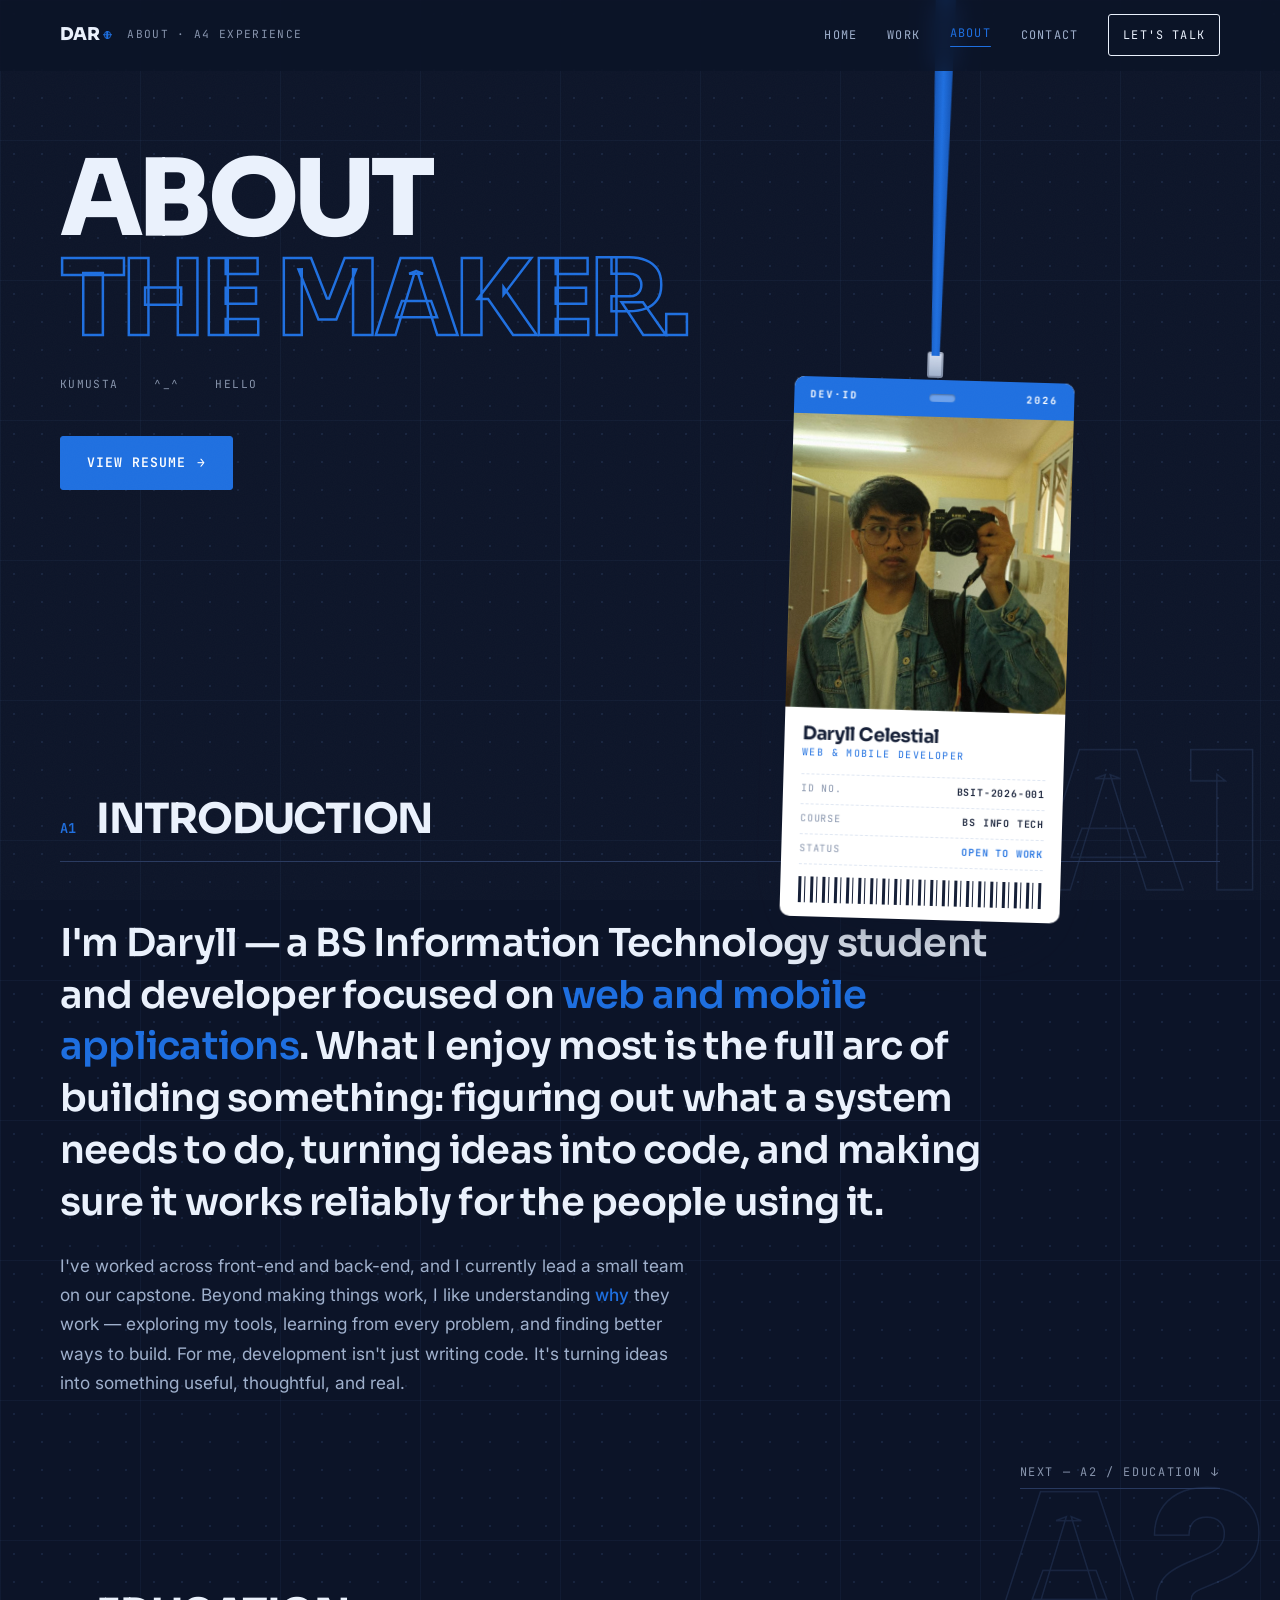
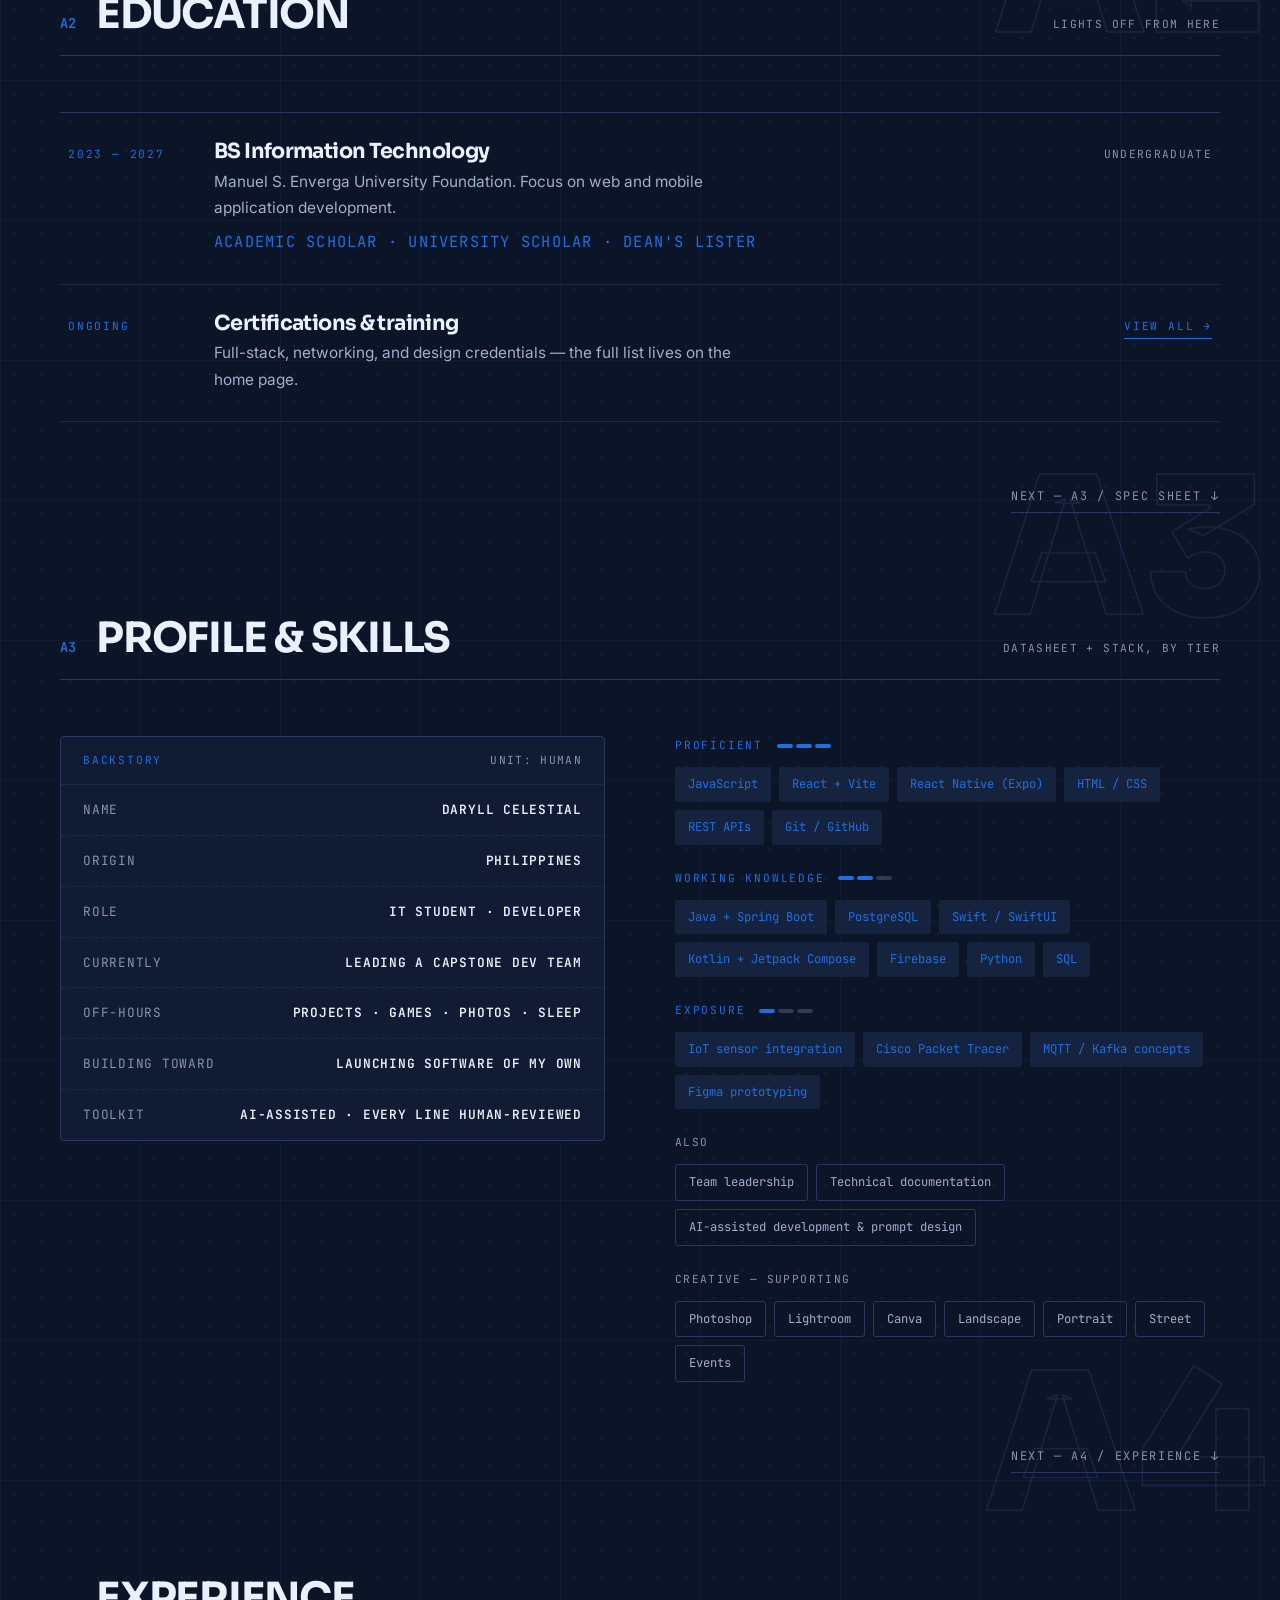
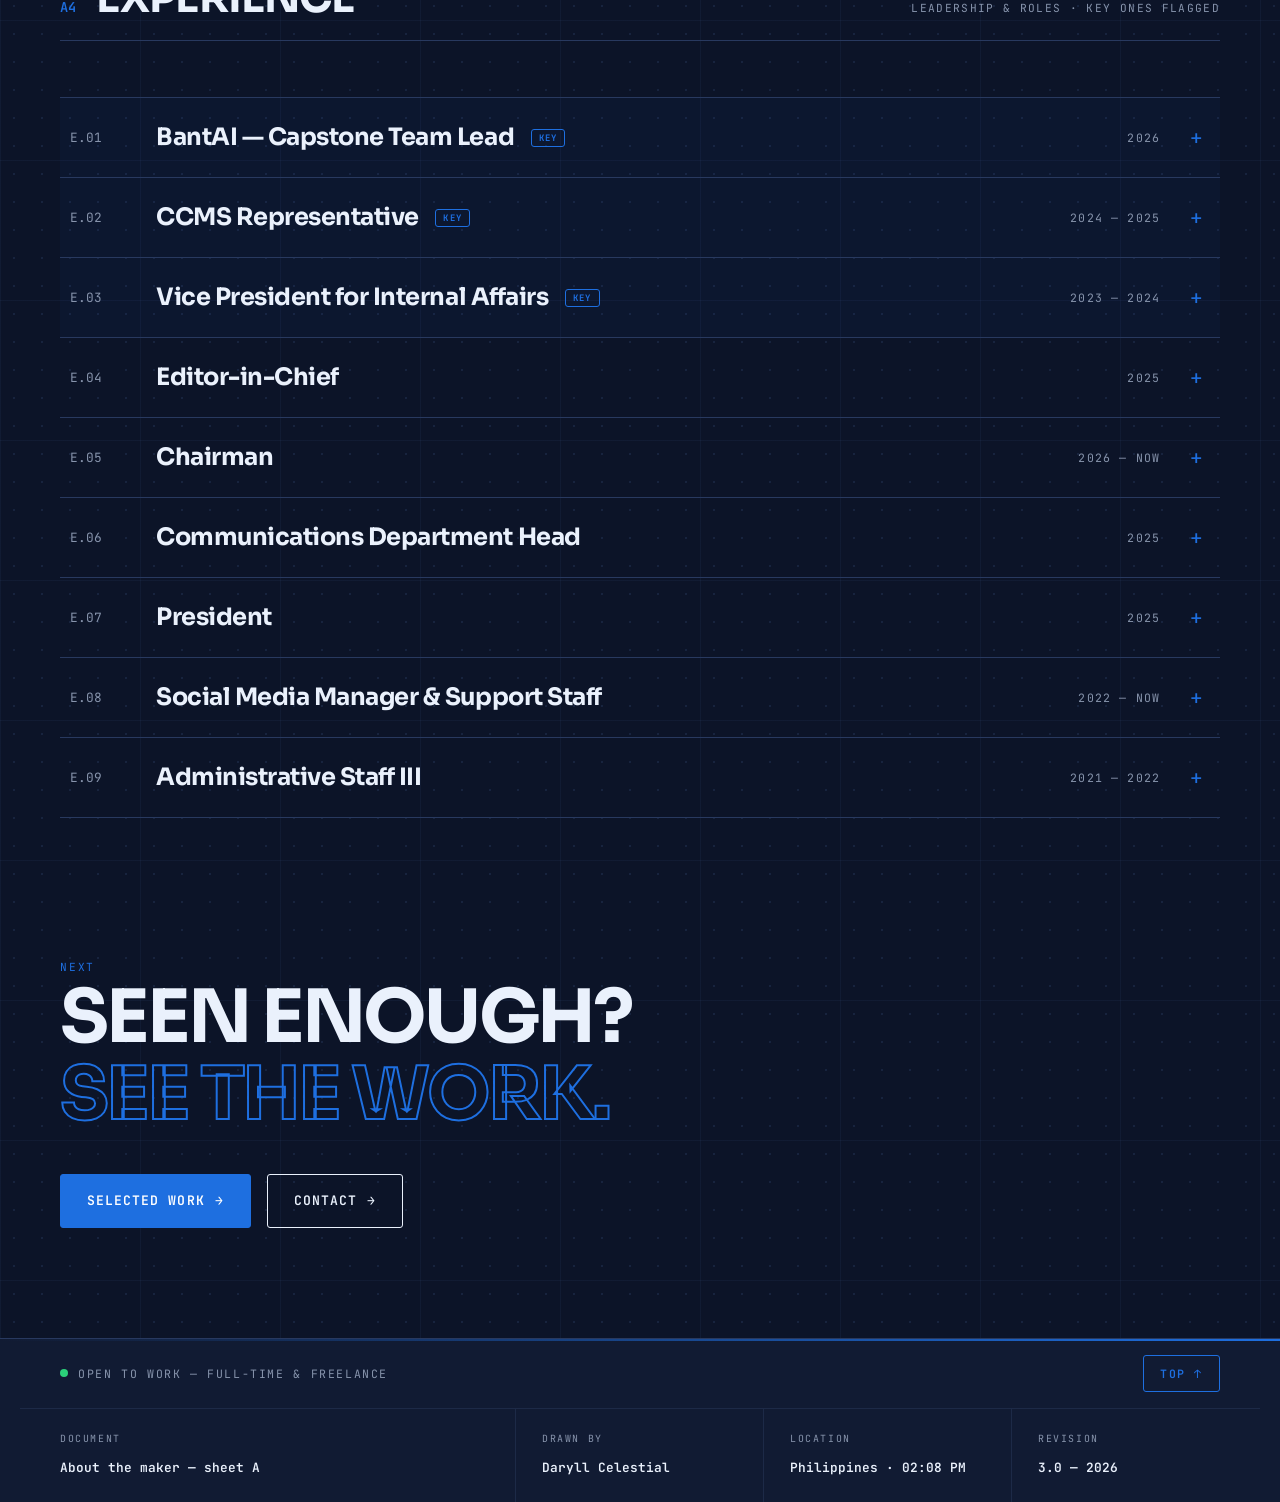
==== about.html @ 11d550e6 "Updated" ====
<!DOCTYPE html>
<!--
  ============================================================
  EDIT MAP — everything you'll want to change, and how to find it
  (Ctrl+F the ALL-CAPS keys below. Full guide: CUSTOMIZE.md)
  ============================================================
  STILL TO DO:
  IMAGES  -> add portrait.jpg + others to images/ folder; search: images/
  This page's text (intro, education, skills, experience) is already real.
  Full guide: CUSTOMIZE.md
  ============================================================
-->

<html lang="en">
<head>
<meta charset="UTF-8" />
<meta name="viewport" content="width=device-width, initial-scale=1.0" />
<title>About — Daryll Celestial</title>

<link rel="preconnect" href="https://fonts.googleapis.com">
<link rel="preconnect" href="https://fonts.gstatic.com" crossorigin>
<link href="https://fonts.googleapis.com/css2?family=Sora:wght@400;500;600;700;800&family=Inter:wght@400;450;500;600&family=JetBrains+Mono:wght@400;500;600&display=swap" rel="stylesheet">

<style>
/* =========================================================
   TOKENS — shared with index (day) + night overrides
========================================================= */
:root{
  --pearl:#FBFCFE; --card:#FFFFFF;
  --azure:#1E6FE0; --azure-bright:#2D88FF; --azure-soft:#E7F0FE; --azure-ink:#0B3C8C;
  --ink:#141E36; --slate:#4E5D78; --mist:#8794AC; --line:#DEE6F2; --line-strong:#C6D4E8;
  --max:1240px; --ease:cubic-bezier(.22,1,.36,1);

  --bg:var(--pearl); --fg:var(--slate); --hd:var(--ink);
  --ln:var(--line); --ln2:var(--line-strong); --srf:var(--card);
  --grid-dot:rgba(30,111,224,.09); --grid-line:rgba(30,111,224,.045);
}
/* NIGHT — the page becomes the blueprint */
body.night{
  --bg:#0C1428; --fg:#9FB0CC; --hd:#EAF1FC;
  --ln:#1D2A47; --ln2:#28395F; --srf:#111B33;
  --azure-soft:#16233F;
  --grid-dot:rgba(120,170,255,.10); --grid-line:rgba(120,170,255,.05);
}
*{ box-sizing:border-box; margin:0; padding:0; }
html{ scroll-behavior:smooth; }
body{
  font-family:'Inter',system-ui,sans-serif; color:var(--fg); line-height:1.7;
  -webkit-font-smoothing:antialiased; overflow-x:hidden;
  background-color:var(--bg);
  background-image:
    linear-gradient(var(--grid-line) 1px, transparent 1px),
    linear-gradient(90deg, var(--grid-line) 1px, transparent 1px),
    radial-gradient(circle, var(--grid-dot) 1px, transparent 1.5px);
  background-size:140px 140px,140px 140px,28px 28px;
  transition:background-color .8s var(--ease), color .8s var(--ease);
}
h1,h2,h3,h4{ font-family:'Sora',sans-serif; color:var(--hd); line-height:1.05; letter-spacing:-.03em;
  transition:color .8s var(--ease); }
a{ color:inherit; text-decoration:none; }
img{ display:block; max-width:100%; }
.wrap{ width:100%; max-width:var(--max); margin:0 auto; padding:0 40px; }
:focus-visible{ outline:3px solid var(--azure-bright); outline-offset:3px; }
::selection{ background:var(--azure); color:#fff; }
.note{ font-family:'JetBrains Mono'; font-size:.7rem; letter-spacing:.16em; text-transform:uppercase; color:var(--azure); }
.note-dim{ font-family:'JetBrains Mono'; font-size:.7rem; letter-spacing:.12em; text-transform:uppercase; color:var(--mist); }
.btn{ display:inline-flex; align-items:center; gap:10px; font-family:'JetBrains Mono';
  font-weight:600; font-size:.82rem; letter-spacing:.08em; text-transform:uppercase;
  padding:15px 26px; border-radius:3px; cursor:pointer; border:1px solid var(--hd);
  color:var(--hd); background:transparent; transition:background .25s, color .25s, border-color .25s; }
.btn .ar{ transition:transform .25s var(--ease); }
.btn:hover .ar{ transform:translateX(5px); }
.btn-solid{ background:var(--azure); border-color:var(--azure); color:#fff; }
.btn-solid:hover{ background:var(--azure-ink); border-color:var(--azure-ink); }
.btn:not(.btn-solid):hover{ background:var(--hd); color:var(--bg); }

/* top bar */
header{ position:fixed; top:0; left:0; right:0; z-index:50;
  background:color-mix(in srgb, var(--bg) 82%, transparent); backdrop-filter:blur(12px);
  border-bottom:1px solid transparent; transition:border-color .3s, background .8s var(--ease); }
header.scrolled{ border-color:var(--ln); }
.nav{ display:flex; align-items:center; justify-content:space-between; height:70px;
  max-width:var(--max); margin:0 auto; padding:0 40px; }
.logo{ font-family:'Sora'; font-weight:800; font-size:1.1rem; color:var(--hd); }
/* logo mark styled in revisions kit below */
.nav-links{ display:flex; gap:2px; align-items:center; }
.nav-links a{ font-family:'JetBrains Mono'; font-size:.74rem; letter-spacing:.1em; text-transform:uppercase;
  color:var(--fg); padding:10px 14px; border-radius:3px; transition:color .2s, background .2s; }
.nav-links a:hover{ color:var(--azure); background:var(--azure-soft); }
.nav-links a.active{ color:var(--azure); }
.nav-links a.active::after{ content:""; display:block; height:1.5px; background:var(--azure);
  margin-top:3px; border-radius:2px; animation:navmark .3s var(--ease); }
@keyframes navmark{ from{ transform:scaleX(0); } to{ transform:scaleX(1); } }
.nav-links a.active{ position:relative; }
.nav-links .talk{ margin-left:14px; border:1px solid var(--hd); color:var(--hd); }
.nav-links .talk:hover{ background:var(--hd); color:var(--bg); }
.menu-btn{ display:none; background:none; border:none; cursor:pointer; padding:8px; }
.menu-btn span{ display:block; width:24px; height:2px; background:var(--hd); margin:5px 0; }

/* =========================================================
   HERO — headline behind a swinging ID badge
========================================================= */
.hero{ position:relative; padding:150px 0 60px; min-height:82vh; overflow:visible; }
.hero .display{ font-family:'Sora'; font-weight:800; text-transform:uppercase; color:var(--hd);
  font-size:clamp(2.6rem,8.5vw,6.6rem); letter-spacing:-.045em; line-height:.95; text-align:left;
  max-width:60%; }
.hero .display .outline{ color:transparent; -webkit-text-stroke:2.5px var(--azure); }
.hero .greet{ display:flex; gap:36px; margin:24px 0 0; }
.hero .resume{ text-align:left; margin-top:42px; }

/* the badge assembly — pivots at top of viewport */
.rig{ position:absolute; top:-40px; left:74%; z-index:3; transform-origin:top center; will-change:transform; }
.strap{ width:34px; height:44vh; min-height:300px; margin:0 auto;
  background:linear-gradient(90deg,var(--azure-ink),var(--azure) 50%,var(--azure-ink));
  clip-path:polygon(18% 0, 82% 0, 62% 100%, 38% 100%); }
.clip{ width:16px; height:26px; margin:-4px auto 0; background:linear-gradient(#d9e2f2,#9fb0cc);
  border-radius:3px; box-shadow:inset 0 0 0 2px rgba(20,30,54,.25); }
.badge{ width:min(280px,64vw); margin:2px auto 0; background:#fff; border-radius:10px;
  box-shadow:0 34px 70px -26px rgba(12,20,40,.55); overflow:hidden; user-select:none; }
.badge .band{ background:var(--azure); color:#fff; display:flex; justify-content:space-between;
  align-items:center; padding:10px 16px; }
.badge .band b{ font-family:'JetBrains Mono'; font-size:.62rem; letter-spacing:.2em; }
.badge .hole{ width:26px; height:8px; border-radius:99px; background:rgba(255,255,255,.35);
  box-shadow:inset 0 1px 2px rgba(0,0,0,.35); }
.badge img{ width:100%; aspect-ratio:1/1.05; object-fit:cover; }
.badge .id-body{ padding:16px 18px 14px; }
.badge .id-body h3{ font-size:1.15rem; letter-spacing:-.02em; color:#141E36; }
.badge .id-body .role{ font-family:'JetBrains Mono'; font-size:.62rem; letter-spacing:.14em;
  text-transform:uppercase; color:var(--azure); margin-top:2px; }
.badge .fields{ margin-top:12px; border-top:1px dashed #DEE6F2; }
.badge .fields div{ display:flex; justify-content:space-between; padding:6px 0;
  border-bottom:1px dashed #DEE6F2; font-family:'JetBrains Mono'; font-size:.62rem;
  letter-spacing:.08em; text-transform:uppercase; }
.badge .fields span{ color:#8794AC; } .badge .fields b{ color:#141E36; font-weight:600; }
.badge .bars{ margin-top:12px; height:26px;
  background:repeating-linear-gradient(90deg,#141E36 0 3px,transparent 3px 6px,#141E36 6px 7px,transparent 7px 12px); }

/* =========================================================
   SECTIONS
========================================================= */
section{ padding:104px 0; }
.idx{ display:flex; align-items:baseline; gap:20px; border-bottom:1px solid var(--ln2);
  padding-bottom:20px; margin-bottom:56px; transition:border-color .8s; }
.idx .n{ font-family:'JetBrains Mono'; font-weight:600; font-size:.85rem; color:var(--azure); }
.idx h2{ font-size:clamp(1.7rem,3.6vw,2.6rem); text-transform:uppercase; }
.idx .right{ margin-left:auto; }

/* A1 intro */
.intro-big{ font-family:'Sora'; font-weight:600; color:var(--hd);
  font-size:clamp(1.5rem,3.4vw,2.4rem); line-height:1.35; letter-spacing:-.02em; max-width:960px;
  transition:color .8s; }
.intro-big em{ font-style:normal; color:var(--azure); }
.intro-sub{ font-size:1.08rem; max-width:640px; margin-top:22px; }
.intro-sub em{ font-style:normal; color:var(--azure); font-weight:500; }

/* A2 education ledger */
.edu{ border-top:1px solid var(--ln2); transition:border-color .8s; }
.edu-row{ display:grid; grid-template-columns:120px 1fr auto; gap:26px; align-items:baseline;
  padding:28px 8px; border-bottom:1px solid var(--ln); transition:background .25s, border-color .8s; }
.edu-row:hover{ background:color-mix(in srgb, var(--azure) 6%, transparent); }
.edu-row h3{ font-size:1.3rem; }
.edu-row p{ margin-top:6px; max-width:560px; font-size:.96rem; }
.edu-honors{ font-family:'JetBrains Mono'; font-size:.72rem; letter-spacing:.08em; text-transform:uppercase; color:var(--azure); margin-top:8px !important; }

/* A3 spec sheet + gauges */
.spec-grid{ display:grid; grid-template-columns:1fr 1fr; gap:70px; align-items:start; }
.sheet{ border:1px solid var(--ln2); border-radius:4px; background:var(--srf); transition:background .8s, border-color .8s; }
.sheet .sh-head{ display:flex; justify-content:space-between; padding:14px 22px; border-bottom:1px solid var(--ln); }
.sheet .rowline{ display:flex; justify-content:space-between; gap:18px; padding:14px 22px;
  border-bottom:1px dashed var(--ln); font-family:'JetBrains Mono'; font-size:.8rem;
  letter-spacing:.06em; text-transform:uppercase; }
.sheet .rowline:last-child{ border-bottom:none; }
.sheet .rowline span{ color:var(--mist); } .sheet .rowline b{ color:var(--hd); font-weight:600; transition:color .8s; }
.tiers{ display:flex; flex-direction:column; gap:24px; }
.tier-head{ display:flex; align-items:center; gap:14px; margin-bottom:12px; }
.tier-bar{ display:inline-flex; gap:3px; }
.tier-bar i{ width:16px; height:4px; border-radius:99px; background:color-mix(in srgb, var(--mist) 30%, transparent); }
.tier-bar.t3 i, .tier-bar.t2 i:nth-child(-n+2), .tier-bar.t1 i:nth-child(1){ background:var(--azure); }
.tchips{ display:flex; flex-wrap:wrap; gap:8px; }
.tchip{ font-family:'JetBrains Mono'; font-size:.76rem; padding:7px 13px; border-radius:3px;
  background:var(--azure-soft); color:var(--azure); }
.tchip.ghosted{ background:transparent; border:1px solid var(--ln2); color:var(--fg); }

/* A4 experience — accordion (this is where night falls) */
#experience .acc{ border-top:1px solid var(--ln2); transition:border-color .8s; }
.acc-item{ border-bottom:1px solid var(--ln2); transition:border-color .8s; }
.acc-head{ width:100%; display:grid; grid-template-columns:64px 1fr auto auto; gap:22px; align-items:center;
  padding:26px 10px; background:none; border:none; cursor:pointer; text-align:left;
  font-family:inherit; transition:background .25s, padding-left .3s var(--ease); }
.acc-head:hover{ background:color-mix(in srgb, var(--azure) 7%, transparent); padding-left:20px; }
.acc-head .num{ font-family:'JetBrains Mono'; font-size:.8rem; color:var(--mist); }
.acc-head h3{ font-size:clamp(1.1rem,2.4vw,1.5rem); letter-spacing:-.02em; }
.acc-head .when{ font-family:'JetBrains Mono'; font-size:.72rem; letter-spacing:.1em; color:var(--mist); text-transform:uppercase; }
.acc-head .pm{ font-family:'JetBrains Mono'; font-size:1.3rem; color:var(--azure); width:28px; text-align:center;
  transition:transform .35s var(--ease); }
.acc-item.open .pm{ transform:rotate(45deg); }
.acc-flag{ font-family:'JetBrains Mono'; font-size:.56rem; letter-spacing:.14em; text-transform:uppercase;
  color:var(--azure); border:1px solid var(--azure); border-radius:3px; padding:2px 7px; margin-left:12px;
  vertical-align:middle; }
.acc-item.key .acc-head{ background:color-mix(in srgb, var(--azure) 4%, transparent); }
.acc-body{ max-height:0; overflow:hidden; transition:max-height .5s var(--ease); }
.acc-inner{ padding:2px 10px 30px 96px; max-width:820px; }
.acc-inner li{ margin-bottom:10px; margin-left:18px; }
.acc-inner .note{ display:inline-block; margin-bottom:12px; }


/* =========================================================
   WOW KIT (day + night aware)
========================================================= */
#spot{ position:fixed; inset:0; z-index:-1; pointer-events:none;
  background-image:
    linear-gradient(rgba(30,111,224,.20) 1px, transparent 1px),
    linear-gradient(90deg, rgba(30,111,224,.20) 1px, transparent 1px),
    radial-gradient(circle, rgba(30,111,224,.32) 1px, transparent 1.5px);
  background-size:140px 140px,140px 140px,28px 28px;
  -webkit-mask-image:radial-gradient(240px circle at var(--mx,-500px) var(--my,-500px), #000 0%, transparent 72%);
  mask-image:radial-gradient(240px circle at var(--mx,-500px) var(--my,-500px), #000 0%, transparent 72%);
}
body.night #spot{
  background-image:
    linear-gradient(rgba(120,170,255,.22) 1px, transparent 1px),
    linear-gradient(90deg, rgba(120,170,255,.22) 1px, transparent 1px),
    radial-gradient(circle, rgba(120,170,255,.34) 1px, transparent 1.5px);
}

#cursor{ position:fixed; top:0; left:0; width:30px; height:30px; border:1.5px solid var(--azure);
  border-radius:50%; pointer-events:none; z-index:80; opacity:0;
  transform:translate(-50%,-50%);
  transition:width .25s var(--ease), height .25s var(--ease), border-color .25s, opacity .3s, background .25s; }
#cursor::before{ content:""; position:absolute; top:50%; left:50%; width:3px; height:3px;
  border-radius:50%; background:var(--azure); transform:translate(-50%,-50%); }
#cursor.on{ opacity:.9; }
#cursor.big{ width:54px; height:54px; border-color:var(--azure-bright); background:rgba(45,136,255,.08); }

body::after{ content:""; position:fixed; inset:0; z-index:9; pointer-events:none; opacity:.05;
  mix-blend-mode:multiply;
  background-image:url("data:image/svg+xml,%3Csvg xmlns='http://www.w3.org/2000/svg' width='140' height='140'%3E%3Cfilter id='n'%3E%3CfeTurbulence type='fractalNoise' baseFrequency='.9' numOctaves='2'/%3E%3C/filter%3E%3Crect width='140' height='140' filter='url(%23n)' opacity='.6'/%3E%3C/svg%3E"); }
body.night::after{ mix-blend-mode:screen; opacity:.04; }

section{ position:relative; }
section .wrap{ position:relative; }
.ghost{ position:absolute; top:-46px; right:-8px; z-index:-1; pointer-events:none; user-select:none;
  font-family:'Sora'; font-weight:800; line-height:1; font-size:clamp(6rem,16vw,12rem);
  color:transparent; -webkit-text-stroke:1.5px rgba(30,111,224,.10); will-change:transform;
  transition:-webkit-text-stroke .8s; }
body.night .ghost{ -webkit-text-stroke:1.5px rgba(120,170,255,.13); }

.idx{ border-bottom:none; position:relative; }
.idx::after{ content:""; position:absolute; left:0; bottom:0; height:1px; width:100%;
  background:var(--ln2); transform:scaleX(0); transform-origin:left;
  transition:transform 1.1s var(--ease) .15s, background .8s; }
.idx.in::after{ transform:scaleX(1); }

@media (hover:none){ #spot,#cursor{ display:none; } }
@media (prefers-reduced-motion:reduce){
  #spot,#cursor{ display:none; }
  .idx::after{ transform:scaleX(1); }
  .ghost{ transform:none !important; }
  body::after{ display:none; }
}


/* header sheet indicator + interactive letters (shared with index) */
.nav{ position:relative; }
/* .loc now static inside .brand (revisions kit) */
@media (max-width:900px){ .loc{ display:none; } }
.display .lt{ display:inline-block; transition:transform .3s var(--ease), color .3s; }
.display .lt:hover{ transform:translateY(-7%); color:var(--azure); }


/* CTA: "See the work." comes into focus — literally */
.cta-anim .cta-see{ display:inline-block; filter:blur(14px); opacity:.35; letter-spacing:.05em;
  transition:filter 1s var(--ease), opacity 1s var(--ease), letter-spacing 1s var(--ease); }
.cta-anim .cta-see.d2{ transition-delay:.25s; }
.cta-anim.in .cta-see{ filter:blur(0); opacity:1; letter-spacing:-.04em; }
@media (prefers-reduced-motion:reduce){ .cta-anim .cta-see{ filter:none; opacity:1; letter-spacing:-.04em; } }

/* =========================================================
   REVISIONS: logo mark, brand group, CTA fx, footer, transitions
========================================================= */
@view-transition{ navigation:auto; }
::view-transition-old(root){ animation:vt-out .3s var(--ease) both; }
::view-transition-new(root){ animation:vt-in .45s var(--ease) both; }
@keyframes vt-out{ to{ opacity:0; transform:translateY(-12px); } }
@keyframes vt-in{ from{ opacity:0; transform:translateY(12px); } }

.brand{ display:flex; align-items:center; gap:16px; min-width:0; }
.loc{ position:static; transform:none; white-space:nowrap; }

.logo{ display:inline-flex; align-items:baseline; gap:.1em; }
.lg-rest{ display:inline-block; max-width:0; overflow:hidden; opacity:0; white-space:pre;
  transition:max-width .55s var(--ease), opacity .35s var(--ease); }
.logo:hover .lg-rest, .logo:focus-visible .lg-rest{ max-width:14ch; opacity:1; }
.lg-dot{ position:relative; width:.44em; height:.44em; border:1.5px solid var(--azure);
  border-radius:50%; display:inline-block; align-self:center;
  animation:lgspin 9s linear infinite; }
.lg-dot::before,.lg-dot::after{ content:""; position:absolute; background:var(--azure); }
.lg-dot::before{ left:50%; top:-24%; width:1.5px; height:148%; transform:translateX(-50%); }
.lg-dot::after{ top:50%; left:-24%; height:1.5px; width:148%; transform:translateY(-50%); }
.logo:hover .lg-dot{ animation-duration:1.1s; }
@keyframes lgspin{ to{ transform:rotate(360deg); } }

.titleblock{ position:relative; overflow:hidden; }
.titleblock::before{ content:""; position:absolute; top:0; left:0; right:0; height:2px;
  background:linear-gradient(90deg, transparent, var(--azure), transparent);
  background-size:200% 100%; animation:scan 4.5s linear infinite; }
@keyframes scan{ from{ background-position:200% 0; } to{ background-position:-200% 0; } }
.tb-cell{ position:relative; transition:background .35s var(--ease); }
.tb-cell::after{ content:""; position:absolute; left:0; top:0; bottom:0; width:3px;
  background:var(--azure); transform:scaleY(0); transform-origin:top; transition:transform .35s var(--ease); }
.tb-cell:hover{ background:color-mix(in srgb, var(--azure) 8%, transparent); }
.tb-cell:hover::after{ transform:scaleY(1); }

@media (prefers-reduced-motion:reduce){
  ::view-transition-old(root), ::view-transition-new(root){ animation:none; }
  .lg-dot{ animation:none; }
  .titleblock::before{ animation:none; }
}

/* section bridges */
.bridge{ display:flex; justify-content:flex-end; margin-top:64px; }
.bridge a{ font-family:'JetBrains Mono'; font-size:.74rem; letter-spacing:.14em; text-transform:uppercase;
  color:var(--mist); display:inline-flex; align-items:center; gap:10px;
  border-bottom:1px solid var(--ln2); padding-bottom:6px; transition:color .25s, border-color .25s; }
.bridge a:hover{ color:var(--azure); border-color:var(--azure); }
.bridge .ar{ transition:transform .25s var(--ease); }
.bridge a:hover .ar{ transform:translateY(3px); }

/* CTA back home */
.cta{ padding:130px 0 110px; }
.cta h2{ font-size:clamp(2.2rem,6.5vw,4.6rem); text-transform:uppercase; letter-spacing:-.04em; }
.cta h2 .outline{ color:transparent; -webkit-text-stroke:2px var(--azure); }
.cta .row2{ display:flex; gap:16px; margin-top:40px; flex-wrap:wrap; }

/* footer title block */
.titleblock{ border-top:1px solid var(--ln2); background:var(--srf); transition:background .8s, border-color .8s; }
.tb-grid{ display:grid; grid-template-columns:2fr 1fr 1fr 1fr; max-width:var(--max); margin:0 auto; }
.tb-cell{ padding:22px 26px; border-right:1px solid var(--ln); }
.tb-cell:first-child{ padding-left:40px; } .tb-cell:last-child{ border-right:none; }
.tb-cell small{ display:block; font-family:'JetBrains Mono'; font-size:.62rem; letter-spacing:.16em;
  text-transform:uppercase; color:var(--mist); margin-bottom:5px; }
.tb-cell b{ font-family:'JetBrains Mono'; font-size:.8rem; color:var(--hd); font-weight:600; transition:color .8s; }

/* =========================================================
   FOOTER — name marquee + back-to-top + live cells
========================================================= */
.tb-top{ display:flex; align-items:center; justify-content:space-between; gap:20px;
  max-width:var(--max); margin:0 auto; padding:16px 40px; border-bottom:1px solid var(--ln); }
.tb-status{ font-family:'JetBrains Mono'; font-size:.72rem; letter-spacing:.14em;
  text-transform:uppercase; color:var(--mist); display:inline-flex; align-items:center; gap:10px; }
.live-dot{ width:8px; height:8px; border-radius:50%; background:#2bd07a;
  animation:livepulse 2.2s ease-out infinite; }
@keyframes livepulse{ 0%{ box-shadow:0 0 0 0 rgba(43,208,122,.45); }
  70%{ box-shadow:0 0 0 10px rgba(43,208,122,0); } 100%{ box-shadow:0 0 0 0 rgba(43,208,122,0); } }
.toTop{ flex:0 0 auto;
  font-family:'JetBrains Mono'; font-weight:600; font-size:.72rem; letter-spacing:.14em;
  text-transform:uppercase; color:var(--azure); background:var(--srf);
  border:1px solid var(--azure); border-radius:3px; padding:10px 16px; cursor:pointer;
  transition:background .25s, color .25s; }
.toTop:hover{ background:var(--azure); color:#fff; }
.toTop .ar{ display:inline-block; transition:transform .3s var(--ease); }
.toTop:hover .ar{ transform:translateY(-3px); }
.tb-cell{ transition:background .3s, border-color .8s var(--ease); }
.tb-cell:hover{ background:color-mix(in srgb, var(--azure) 8%, transparent); }
@media (prefers-reduced-motion:reduce){ .live-dot{ animation:none; } }

/* cursor: context labels + click squeeze */
#cursor .clabel{ position:absolute; inset:0; display:grid; place-items:center;
  font-family:'JetBrains Mono'; font-weight:600; font-size:.55rem; letter-spacing:.12em;
  text-transform:uppercase; color:#fff; opacity:0; transition:opacity .2s; }
#cursor.label{ width:68px; height:68px; background:var(--azure); border-color:var(--azure); }
#cursor.label::before{ display:none; }
#cursor.label .clabel{ opacity:1; }

.reveal{ opacity:0; transform:translateY(24px); transition:opacity .8s var(--ease), transform .8s var(--ease); }
.reveal.in{ opacity:1; transform:none; }
@media (prefers-reduced-motion:reduce){
  *{ animation:none !important; transition:none !important; }
  .reveal{ opacity:1; transform:none; }
  .rig{ transform:translateX(-50%) rotate(0deg) !important; }
  html{ scroll-behavior:auto; }
}

@media (max-width:900px){
  .hero{ min-height:auto; padding-top:130px; }
  .hero .display{ max-width:none; }
  .rig{ position:relative; left:auto; top:0; margin:34px auto 0; width:min(280px,64vw); }
  .strap{ height:120px; min-height:0; }
  .spec-grid{ grid-template-columns:1fr; gap:50px; }
  .edu-row{ grid-template-columns:1fr; gap:8px; }
  .acc-head{ grid-template-columns:40px 1fr auto; }
  .acc-head .when{ display:none; }
  .acc-inner{ padding-left:60px; }
  .tb-grid{ grid-template-columns:1fr 1fr; }
}
@media (max-width:640px){
  .wrap{ padding:0 22px; } .nav{ padding:0 22px; }
  .nav-links{ position:fixed; inset:70px 0 auto 0; flex-direction:column; gap:0;
    background:var(--bg); border-bottom:1px solid var(--ln);
    padding:14px 22px 20px; transform:translateY(-130%); transition:transform .35s var(--ease); }
  .nav-links.open{ transform:translateY(0); }
  .nav-links a{ width:100%; padding:14px 4px; }
  .menu-btn{ display:block; }
  section{ padding:78px 0; }
  .tb-grid{ grid-template-columns:1fr; }
  .tb-cell{ padding-left:22px; border-bottom:1px solid var(--ln); }
}
</style>
</head>
<body>

<div id="spot" aria-hidden="true"></div>
<div id="cursor" aria-hidden="true"><span class="clabel"></span></div>

<header id="topbar">
  <div class="nav">
    <div class="brand">
      <a href="index.html" class="logo"><span>DAR</span><span class="lg-rest">YLL CELESTIAL</span><span class="lg-dot" aria-hidden="true"></span></a>
      <span class="loc note-dim" id="loc" aria-hidden="true">About · overview</span>
    </div>
    <nav class="nav-links" id="navlinks">
      <a href="index.html">Home</a>
      <a href="index.html#work">Work</a>
      <a href="about.html" class="active">About</a>
      <a href="index.html#contact">Contact</a>
      <a href="index.html#contact" class="talk">Let's talk</a>
    </nav>
    <button class="menu-btn" id="menuBtn" aria-label="Open menu"><span></span><span></span><span></span></button>
  </div>
</header>

<!-- ============ HERO — swinging ID ============ -->
<section class="hero">
  <div class="wrap">
    <h1 class="display" aria-label="About the maker."><span class="seg">About</span><br><span class="outline seg">the maker.</span></h1>
    <div class="greet">
      <span class="note-dim">Kumusta</span>
      <span class="note-dim">^_^</span>
      <span class="note-dim">Hello</span>
    </div>
    <div class="resume">
      <a href="resume.pdf" target="_blank" class="btn btn-solid">View resume <span class="ar">→</span></a>
    </div>
  </div>

  <!-- badge rig: pivots from top, follows cursor -->
  <div class="rig" id="rig" aria-hidden="true">
    <div class="strap"></div>
    <div class="clip"></div>
    <div class="badge">
      <div class="band"><b>DEV·ID</b><span class="hole"></span><b>2026</b></div>
      <img src="images/portrait.jpg" alt="">
      <div class="id-body">
        <h3>Daryll Celestial</h3>
        <div class="role">Web &amp; mobile developer</div>
        <div class="fields">
          <div><span>ID No.</span><b>BSIT-2026-001</b></div>
          <div><span>Course</span><b>BS Info Tech</b></div>
          <div><span>Status</span><b style="color:#1E6FE0">Open to work</b></div>
        </div>
        <div class="bars"></div>
      </div>
    </div>
  </div>
</section>

<!-- ============ A1 INTRO ============ -->
<section id="intro" style="padding-top:60px;">
  <div class="wrap">
    <span class="ghost" aria-hidden="true">A1</span>
    <div class="idx reveal"><span class="n">A1</span><h2>Introduction</h2></div>
    <p class="intro-big reveal">I'm Daryll — a BS Information Technology student and developer focused on <em>web and mobile applications</em>. What I enjoy most is the full arc of building something: figuring out what a system needs to do, turning ideas into code, and making sure it works reliably for the people using it.</p>
    <p class="intro-sub reveal">I've worked across front-end and back-end, and I currently lead a small team on our capstone. Beyond making things work, I like understanding <em>why</em> they work — exploring my tools, learning from every problem, and finding better ways to build. For me, development isn't just writing code. It's turning ideas into something useful, thoughtful, and real.</p>
      <div class="bridge reveal"><a href="#education">Next — A2 / Education <span class="ar">↓</span></a></div>
  </div>
</section>

<!-- ============ A2 EDUCATION ============ -->
<section id="education" style="padding-top:0;">
  <div class="wrap">
    <span class="ghost" aria-hidden="true">A2</span>
    <div class="idx reveal"><span class="n">A2</span><h2>Education</h2><span class="note-dim right">Lights off from here</span></div>
    <div class="edu reveal">
      <div class="edu-row">
        <span class="note">2023 — 2027</span>
        <div>
          <h3>BS Information Technology</h3>
          <p>Manuel S. Enverga University Foundation. Focus on web and mobile application development.</p>
          <p class="edu-honors">Academic Scholar · University Scholar · Dean's Lister</p>
        </div>
        <span class="note-dim">Undergraduate</span>
      </div>
      <div class="edu-row">
        <span class="note">Ongoing</span>
        <div>
          <h3>Certifications &amp; training</h3>
          <p>Full-stack, networking, and design credentials — the full list lives on the home page.</p>
        </div>
        <a href="index.html#certs" class="note" style="border-bottom:1px solid var(--azure); padding-bottom:2px;">View all →</a>
      </div>
    </div>
      <div class="bridge reveal"><a href="#profile">Next — A3 / Spec sheet <span class="ar">↓</span></a></div>
  </div>
</section>

<!-- ============ A3 PROFILE: spec sheet + gauges ============ -->
<section id="profile" style="padding-top:0;">
  <div class="wrap">
    <span class="ghost" aria-hidden="true">A3</span>
    <div class="idx reveal"><span class="n">A3</span><h2>Profile &amp; skills</h2><span class="note-dim right">Datasheet + stack, by tier</span></div>
    <div class="spec-grid">
      <div class="sheet reveal">
        <div class="sh-head"><span class="note">Backstory</span><span class="note-dim">Unit: Human</span></div>
        <div class="rowline"><span>Name</span><b>Daryll Celestial</b></div>
        <div class="rowline"><span>Origin</span><b>Philippines</b></div>
        <div class="rowline"><span>Role</span><b>IT student · developer</b></div>
        <div class="rowline"><span>Currently</span><b>Leading a capstone dev team</b></div>
        <div class="rowline"><span>Off-hours</span><b>Projects · games · photos · sleep</b></div>
        <div class="rowline"><span>Building toward</span><b>Launching software of my own</b></div>
        <div class="rowline"><span>Toolkit</span><b>AI-assisted · every line human-reviewed</b></div>
      </div>
      <div class="tiers reveal">
        <div class="tier">
          <div class="tier-head"><span class="note">Proficient</span><span class="tier-bar t3"><i></i><i></i><i></i></span></div>
          <div class="tchips">
            <span class="tchip">JavaScript</span><span class="tchip">React + Vite</span><span class="tchip">React Native (Expo)</span>
            <span class="tchip">HTML / CSS</span><span class="tchip">REST APIs</span><span class="tchip">Git / GitHub</span>
          </div>
        </div>
        <div class="tier">
          <div class="tier-head"><span class="note">Working knowledge</span><span class="tier-bar t2"><i></i><i></i><i></i></span></div>
          <div class="tchips">
            <span class="tchip">Java + Spring Boot</span><span class="tchip">PostgreSQL</span><span class="tchip">Swift / SwiftUI</span>
            <span class="tchip">Kotlin + Jetpack Compose</span><span class="tchip">Firebase</span><span class="tchip">Python</span><span class="tchip">SQL</span>
          </div>
        </div>
        <div class="tier">
          <div class="tier-head"><span class="note">Exposure</span><span class="tier-bar t1"><i></i><i></i><i></i></span></div>
          <div class="tchips">
            <span class="tchip">IoT sensor integration</span><span class="tchip">Cisco Packet Tracer</span>
            <span class="tchip">MQTT / Kafka concepts</span><span class="tchip">Figma prototyping</span>
          </div>
        </div>
        <div class="tier">
          <div class="tier-head"><span class="note-dim">Also</span></div>
          <div class="tchips">
            <span class="tchip ghosted">Team leadership</span><span class="tchip ghosted">Technical documentation</span>
            <span class="tchip ghosted">AI-assisted development &amp; prompt design</span>
          </div>
        </div>
        <div class="tier">
          <div class="tier-head"><span class="note-dim">Creative — supporting</span></div>
          <div class="tchips">
            <span class="tchip ghosted">Photoshop</span><span class="tchip ghosted">Lightroom</span><span class="tchip ghosted">Canva</span>
            <span class="tchip ghosted">Landscape</span><span class="tchip ghosted">Portrait</span><span class="tchip ghosted">Street</span><span class="tchip ghosted">Events</span>
          </div>
        </div>
      </div>
    </div>
      <div class="bridge reveal"><a href="#experience">Next — A4 / Experience <span class="ar">↓</span></a></div>
  </div>
</section>

<!-- ============ A4 EXPERIENCE — night falls here ============ -->
<section id="experience" style="padding-top:0;">
  <div class="wrap">
    <span class="ghost" aria-hidden="true">A4</span>
    <div class="idx reveal"><span class="n">A4</span><h2>Experience</h2><span class="note-dim right">Leadership &amp; roles · key ones flagged</span></div>
    <div class="acc reveal">
      <div class="acc-item key">
        <button class="acc-head" aria-expanded="false">
          <span class="num">E.01</span>
          <h3>BantAI — Capstone Team Lead <span class="acc-flag">Key</span></h3>
          <span class="when">2026</span>
          <span class="pm">+</span>
        </button>
        <div class="acc-body"><div class="acc-inner">
          <span class="note">MSEUF · 2026</span>
          <ul>
            <li>Led a small development team in planning and building our capstone project.</li>
            <li>Worked across development, system design, and project coordination.</li>
          </ul>
        </div></div>
      </div>
      <div class="acc-item key">
        <button class="acc-head" aria-expanded="false">
          <span class="num">E.02</span>
          <h3>CCMS Representative <span class="acc-flag">Key</span></h3>
          <span class="when">2024 — 2025</span>
          <span class="pm">+</span>
        </button>
        <div class="acc-body"><div class="acc-inner">
          <span class="note">University Collegiate Student Council · 2024 — 2025</span>
          <ul>
            <li>Represented the College of Computing and Multimedia Studies in the University Student Council.</li>
          </ul>
        </div></div>
      </div>
      <div class="acc-item key">
        <button class="acc-head" aria-expanded="false">
          <span class="num">E.03</span>
          <h3>Vice President for Internal Affairs <span class="acc-flag">Key</span></h3>
          <span class="when">2023 — 2024</span>
          <span class="pm">+</span>
        </button>
        <div class="acc-body"><div class="acc-inner">
          <span class="note">Philippine Society of Information Technology Students · 2023 — 2024</span>
          <ul>
            <li>Supported internal operations and student activities of the organization.</li>
          </ul>
        </div></div>
      </div>
      <div class="acc-item">
        <button class="acc-head" aria-expanded="false">
          <span class="num">E.04</span>
          <h3>Editor-in-Chief</h3>
          <span class="when">2025</span>
          <span class="pm">+</span>
        </button>
        <div class="acc-body"><div class="acc-inner">
          <span class="note">KALYE · 2025</span>
          <ul>
            <li>Led the creation of a Figma-based online magazine on Filipino local street culture.</li>
            <li>Oversaw editorial direction, content organization, and visual presentation.</li>
          </ul>
        </div></div>
      </div>
      <div class="acc-item">
        <button class="acc-head" aria-expanded="false">
          <span class="num">E.05</span>
          <h3>Chairman</h3>
          <span class="when">2026 — Now</span>
          <span class="pm">+</span>
        </button>
        <div class="acc-body"><div class="acc-inner">
          <span class="note">Department Student Commission of Election · 2026 — Present</span>
          <ul>
            <li>Oversees departmental student elections and helps ensure a fair, organized electoral process.</li>
          </ul>
        </div></div>
      </div>
      <div class="acc-item">
        <button class="acc-head" aria-expanded="false">
          <span class="num">E.06</span>
          <h3>Communications Department Head</h3>
          <span class="when">2025</span>
          <span class="pm">+</span>
        </button>
        <div class="acc-body"><div class="acc-inner">
          <span class="note">LENTECH Studios · 2025</span>
          <ul>
            <li>Led communications initiatives and coordinated content and messaging for the organization.</li>
          </ul>
        </div></div>
      </div>
      <div class="acc-item">
        <button class="acc-head" aria-expanded="false">
          <span class="num">E.07</span>
          <h3>President</h3>
          <span class="when">2025</span>
          <span class="pm">+</span>
        </button>
        <div class="acc-body"><div class="acc-inner">
          <span class="note">MSEUF Wildcats Esports · 2025</span>
          <ul>
            <li>Led student initiatives across esports, gaming, and creative activities.</li>
          </ul>
        </div></div>
      </div>
      <div class="acc-item">
        <button class="acc-head" aria-expanded="false">
          <span class="num">E.08</span>
          <h3>Social Media Manager & Support Staff</h3>
          <span class="when">2022 — Now</span>
          <span class="pm">+</span>
        </button>
        <div class="acc-body"><div class="acc-inner">
          <span class="note">BUGHAW · 2022 — Present</span>
          <ul>
            <li>Manages social media content while supporting the organization’s programs and activities.</li>
          </ul>
        </div></div>
      </div>
      <div class="acc-item">
        <button class="acc-head" aria-expanded="false">
          <span class="num">E.09</span>
          <h3>Administrative Staff III</h3>
          <span class="when">2021 — 2022</span>
          <span class="pm">+</span>
        </button>
        <div class="acc-body"><div class="acc-inner">
          <span class="note">Office of the Vice Governor, Quezon Province · 2021 — 2022</span>
          <ul>
            <li>Assisted with administrative operations, documentation, and day-to-day office activities.</li>
          </ul>
        </div></div>
      </div>
    </div>
  </div>
</section>

<!-- ============ CTA ============ -->
<section class="cta" style="padding-top:30px;">
  <div class="wrap">
    <span class="note reveal">Next</span>
    <h2 class="reveal cta-anim"><span class="cta-see">Seen enough?</span><br><span class="outline cta-see d2">See the work.</span></h2>
    <div class="row2 reveal">
      <a href="index.html#work" class="btn btn-solid">Selected work <span class="ar">→</span></a>
      <a href="index.html#contact" class="btn">Contact <span class="ar">→</span></a>
    </div>
  </div>
</section>

<footer class="titleblock">
  <div class="tb-top">
    <span class="tb-status"><span class="live-dot"></span>Open to work — full-time &amp; freelance</span>
    <button class="toTop" id="toTop">Top <span class="ar">↑</span></button>
  </div>
  <div class="tb-grid">
    <div class="tb-cell"><small>Document</small><b>About the maker — sheet A</b></div>
    <div class="tb-cell"><small>Drawn by</small><b>Daryll Celestial</b></div>
    <div class="tb-cell"><small>Location</small><b>Philippines · <span id="phTime">--:--</span></b></div>
    <div class="tb-cell"><small>Revision</small><b>3.0 — 2026</b></div>
  </div>
</footer>

<script>
// nav
const topbar = document.getElementById('topbar');
addEventListener('scroll', () => topbar.classList.toggle('scrolled', scrollY > 20));
const mb = document.getElementById('menuBtn');
const nl = document.getElementById('navlinks');
mb.addEventListener('click', () => nl.classList.toggle('open'));
nl.querySelectorAll('a').forEach(a => a.addEventListener('click', () => nl.classList.remove('open')));

const reduce = matchMedia('(prefers-reduced-motion: reduce)').matches;

// ===== swinging ID: spring pendulum chasing the cursor =====
const rig = document.getElementById('rig');
let angle = 0, vel = 0, target = 0, t0 = performance.now();
if (!reduce){
  addEventListener('mousemove', e => {
    const cx = innerWidth / 2;
    target = Math.max(-18, Math.min(18, (e.clientX - cx) / cx * 22));
  });
  (function swing(now){
    // gentle idle sway + spring toward cursor
    const idle = Math.sin(now / 1400) * 1.6;
    const a = ((target + idle) - angle) * 0.015 - vel * 0.06;
    vel += a; angle += vel;
    rig.style.transform = `translateX(-50%) rotate(${angle}deg)`;
    requestAnimationFrame(swing);
  })(t0);
} else {
  rig.style.transform = 'translateX(-50%)';
}

// ===== accordion =====
document.querySelectorAll('.acc-head').forEach(head => {
  head.addEventListener('click', () => {
    const item = head.parentElement;
    const body = item.querySelector('.acc-body');
    const open = item.classList.toggle('open');
    head.setAttribute('aria-expanded', open);
    body.style.maxHeight = open ? body.scrollHeight + 'px' : 0;
  });
});

// ===== gauges fill on view =====
const gio = new IntersectionObserver(es => {
  es.forEach(e => {
    if (!e.isIntersecting) return;
    e.target.querySelectorAll('.fill').forEach(f => f.style.width = f.dataset.w + '%');
    gio.unobserve(e.target);
  });
}, { threshold:.4 });
document.querySelectorAll('.gauges').forEach(g => gio.observe(g));  // (gauges removed; harmless if none)

// ===== night mode from Education down =====
const nightStart = document.getElementById('education');
const nio = new IntersectionObserver(es => {
  es.forEach(e => document.body.classList.toggle('night', e.isIntersecting || e.boundingClientRect.top < 0));
}, { rootMargin:'-35% 0px -35% 0px' });
nio.observe(nightStart);

// ===== wow kit =====
const canHover = matchMedia('(hover:hover)').matches;
const spot = document.getElementById('spot');
const cursor = document.getElementById('cursor');
if (canHover && !reduce){
  let cx = innerWidth/2, cy = innerHeight/2, mx2 = cx, my2 = cy, seen = false;
  addEventListener('mousemove', e => {
    mx2 = e.clientX; my2 = e.clientY;
    spot.style.setProperty('--mx', mx2 + 'px');
    spot.style.setProperty('--my', my2 + 'px');
    if (!seen){ seen = true; cursor.classList.add('on'); }
  });
  let cDown = false;
  (function ringLoop(){
    cx += (mx2 - cx) * .18; cy += (my2 - cy) * .18;
    cursor.style.transform = `translate(${cx}px,${cy}px) translate(-50%,-50%) scale(${cDown ? .82 : 1})`;
    requestAnimationFrame(ringLoop);
  })();
  // cursor: context labels + click squeeze
  addEventListener('mousedown', () => cDown = true);
  addEventListener('mouseup', () => cDown = false);
  const clabel = cursor.querySelector('.clabel');
  const rigEl = document.getElementById('rig'); if (rigEl) rigEl.dataset.cursor = 'Hi ^_^';
  document.addEventListener('mouseover', e => {
    const t = e.target.closest('[data-cursor]');
    if (t){ clabel.textContent = t.dataset.cursor; cursor.classList.add('label'); }
    else cursor.classList.remove('label');
  });
  document.querySelectorAll('a, button').forEach(el => {
    el.addEventListener('mouseenter', () => cursor.classList.add('big'));
    el.addEventListener('mouseleave', () => cursor.classList.remove('big'));
  });
  document.querySelectorAll('.btn').forEach(b => {
    b.addEventListener('mousemove', e => {
      const r = b.getBoundingClientRect();
      b.style.transform = `translate(${(e.clientX-r.left-r.width/2)*.12}px,${(e.clientY-r.top-r.height/2)*.22}px)`;
    });
    b.addEventListener('mouseleave', () => b.style.transform = '');
  });
}

// ghost parallax
const ghosts = [...document.querySelectorAll('.ghost')];
if (!reduce && ghosts.length){
  let gTick = false;
  addEventListener('scroll', () => {
    if (gTick) return; gTick = true;
    requestAnimationFrame(() => {
      ghosts.forEach(g => {
        const r = g.parentElement.getBoundingClientRect();
        g.style.transform = `translateY(${(r.top / innerHeight - .5) * -60}px)`;
      });
      gTick = false;
    });
  }, { passive:true });
}

// ===== interactive display letters + header sheet indicator =====
if (canHover){
  document.querySelectorAll('.display .seg').forEach(sp => {
    sp.innerHTML = sp.textContent.split('').map(c =>
      c === ' ' ? ' ' : `<span class="lt">${c}</span>`).join('');
  });
}
const loc = document.getElementById('loc');
const locLabels = { intro:'About · A1 Introduction', education:'About · A2 Education',
  profile:'About · A3 Profile', experience:'About · A4 Experience' };
const lio = new IntersectionObserver(es => {
  es.forEach(e => {
    if (e.isIntersecting && loc && locLabels[e.target.id]) loc.textContent = locLabels[e.target.id];
  });
}, { rootMargin:'-40% 0px -50% 0px' });
Object.keys(locLabels).forEach(id => { const el = document.getElementById(id); if (el) lio.observe(el); });

// live Philippines clock in the footer
const phTime = document.getElementById('phTime');
if (phTime){
  const tickClock = () => phTime.textContent =
    new Date().toLocaleTimeString('en-PH', { timeZone:'Asia/Manila', hour:'2-digit', minute:'2-digit' });
  tickClock(); setInterval(tickClock, 30000);
}

// footer: back to top + live PH clock
document.getElementById('toTop').addEventListener('click', () =>
  scrollTo({ top:0, behavior: reduce ? 'auto' : 'smooth' }));
// reveal
const io = new IntersectionObserver(es => {
  es.forEach(e => { if (e.isIntersecting){ e.target.classList.add('in'); io.unobserve(e.target); } });
}, { threshold:.1 });
document.querySelectorAll('.reveal').forEach(el => io.observe(el));
</script>
</body>
</html>
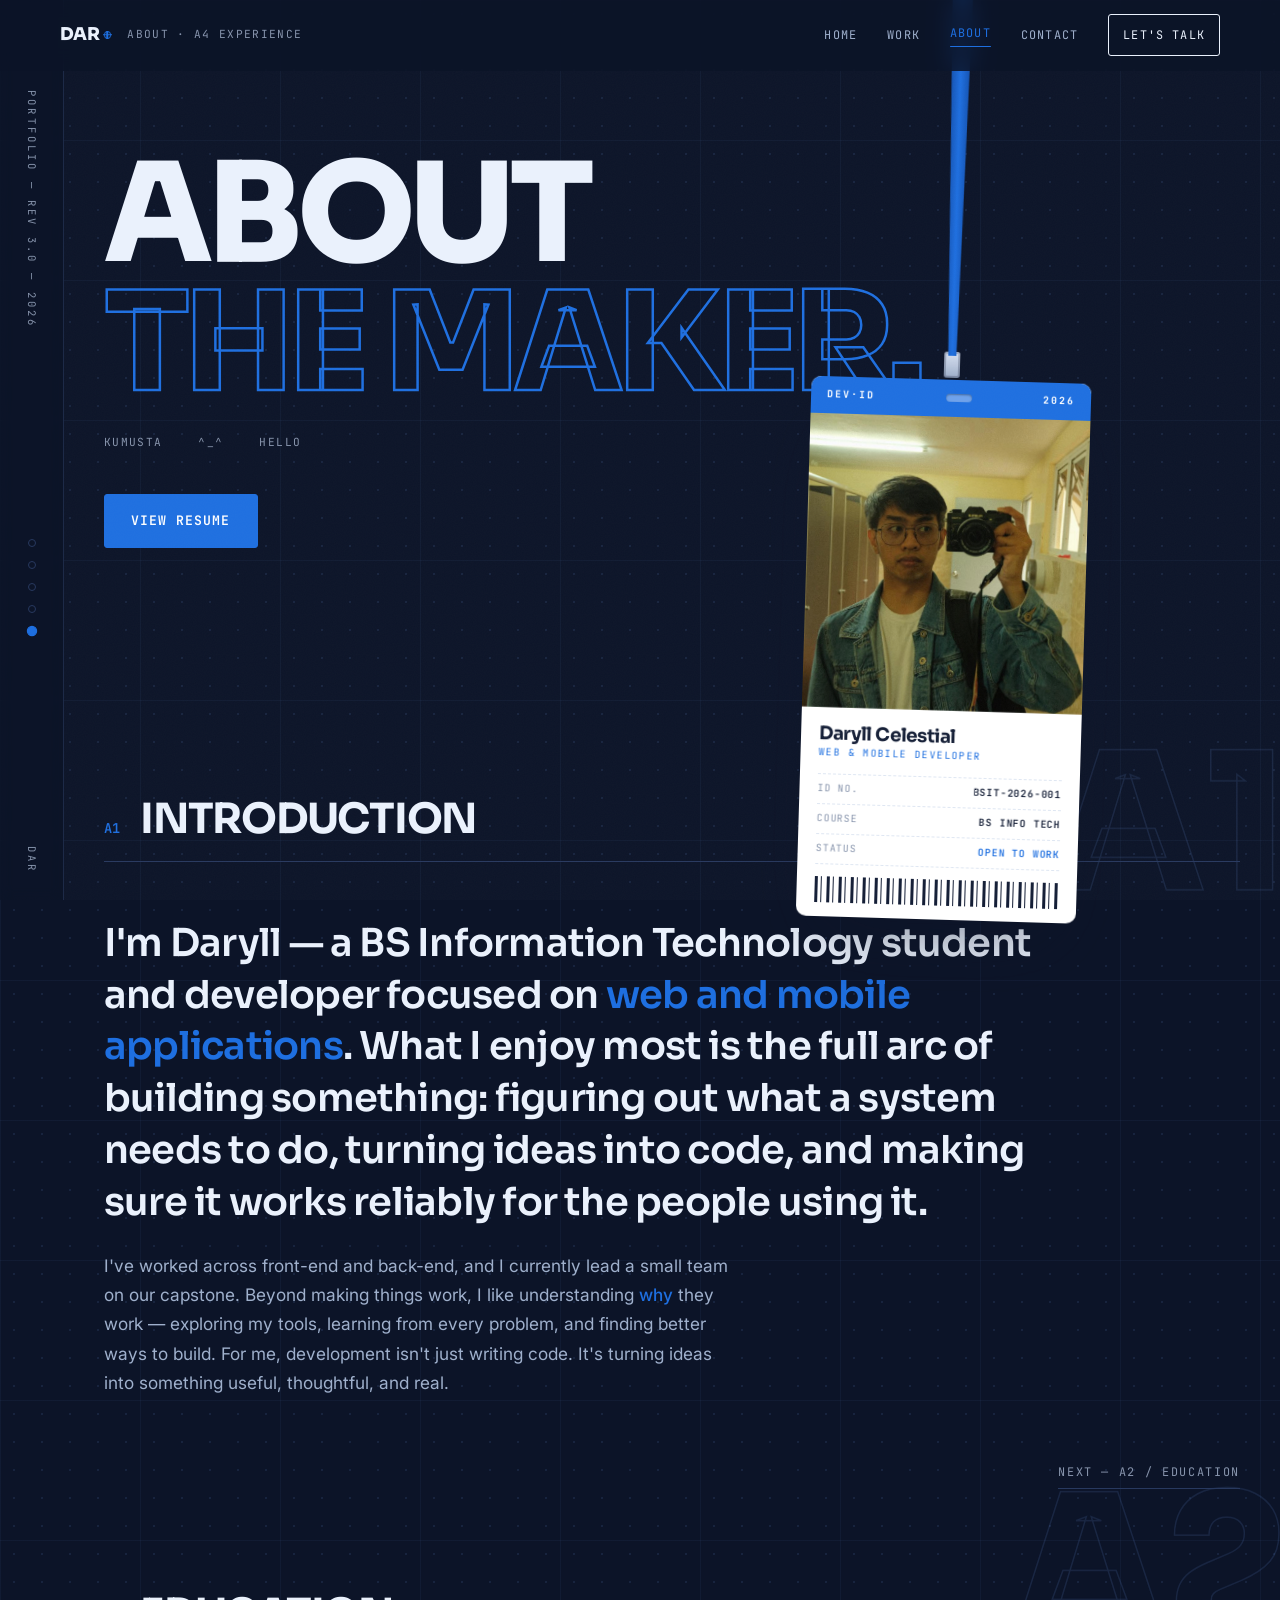
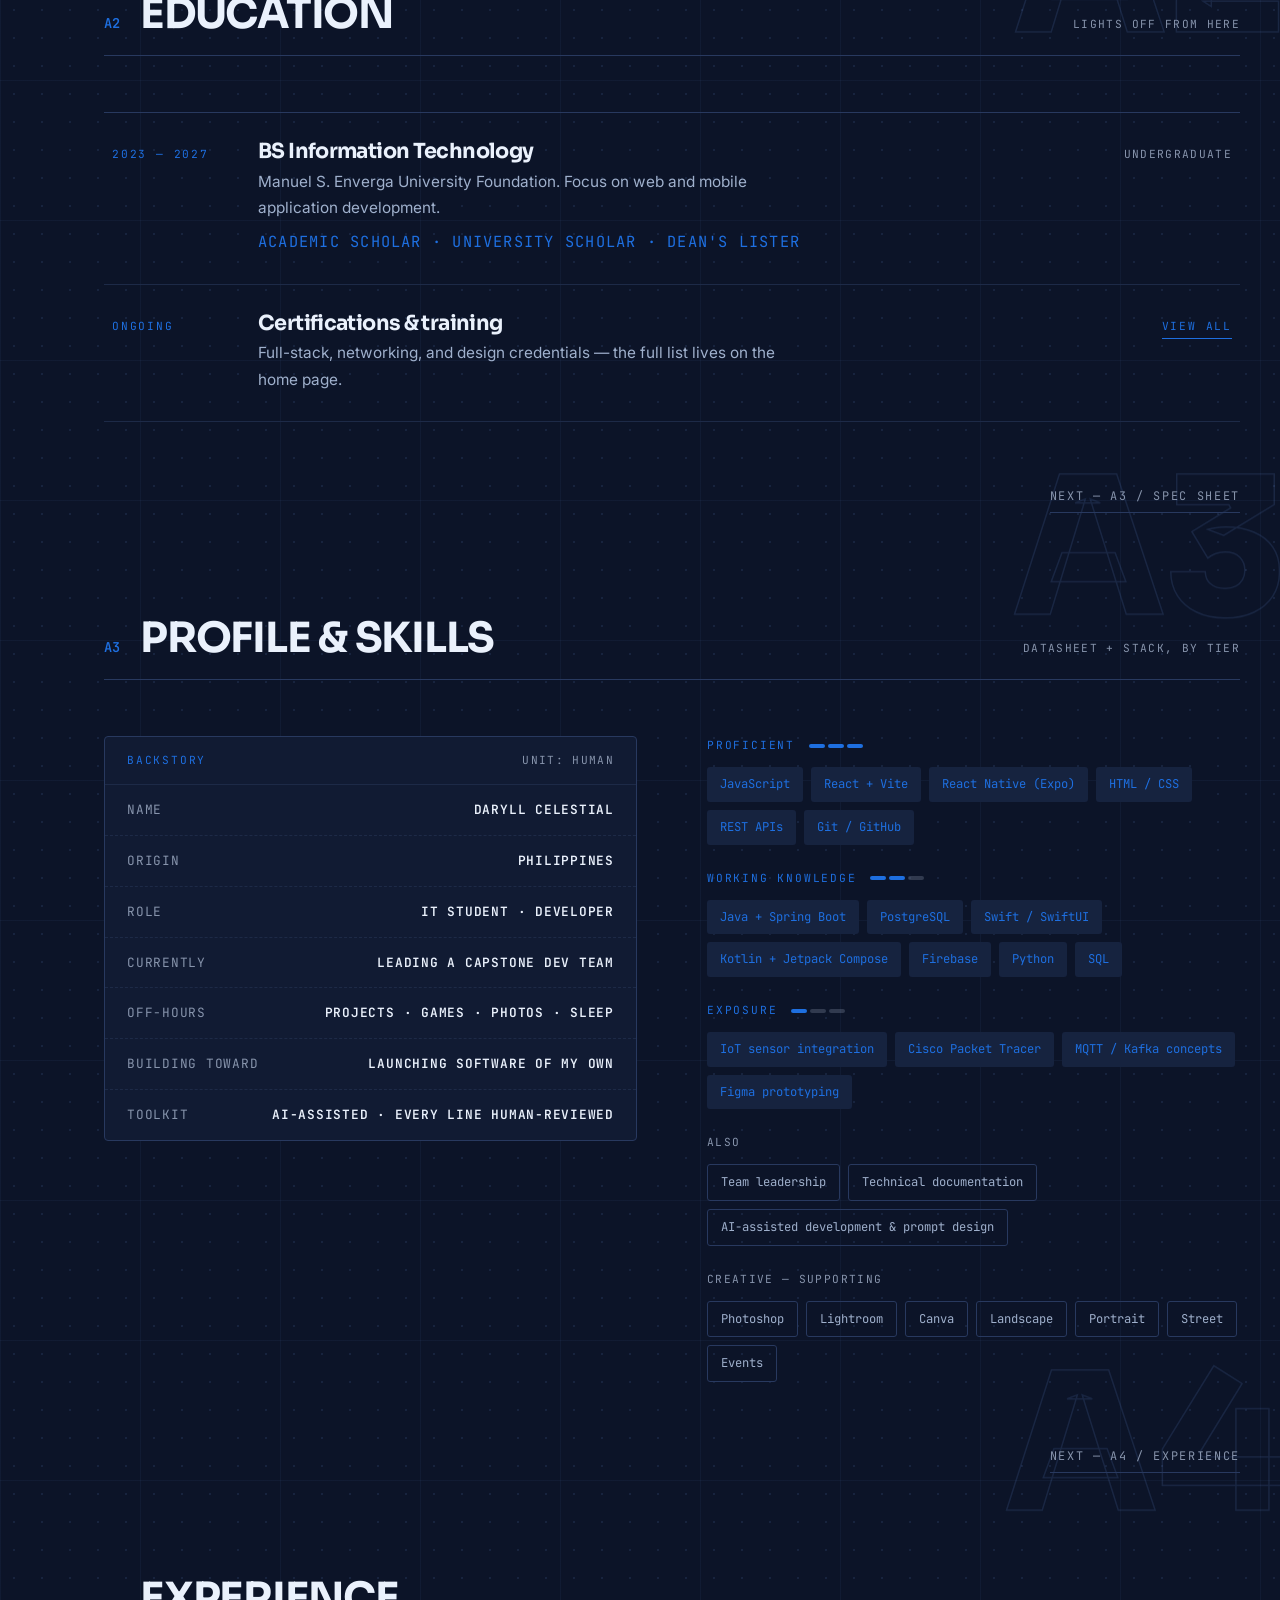
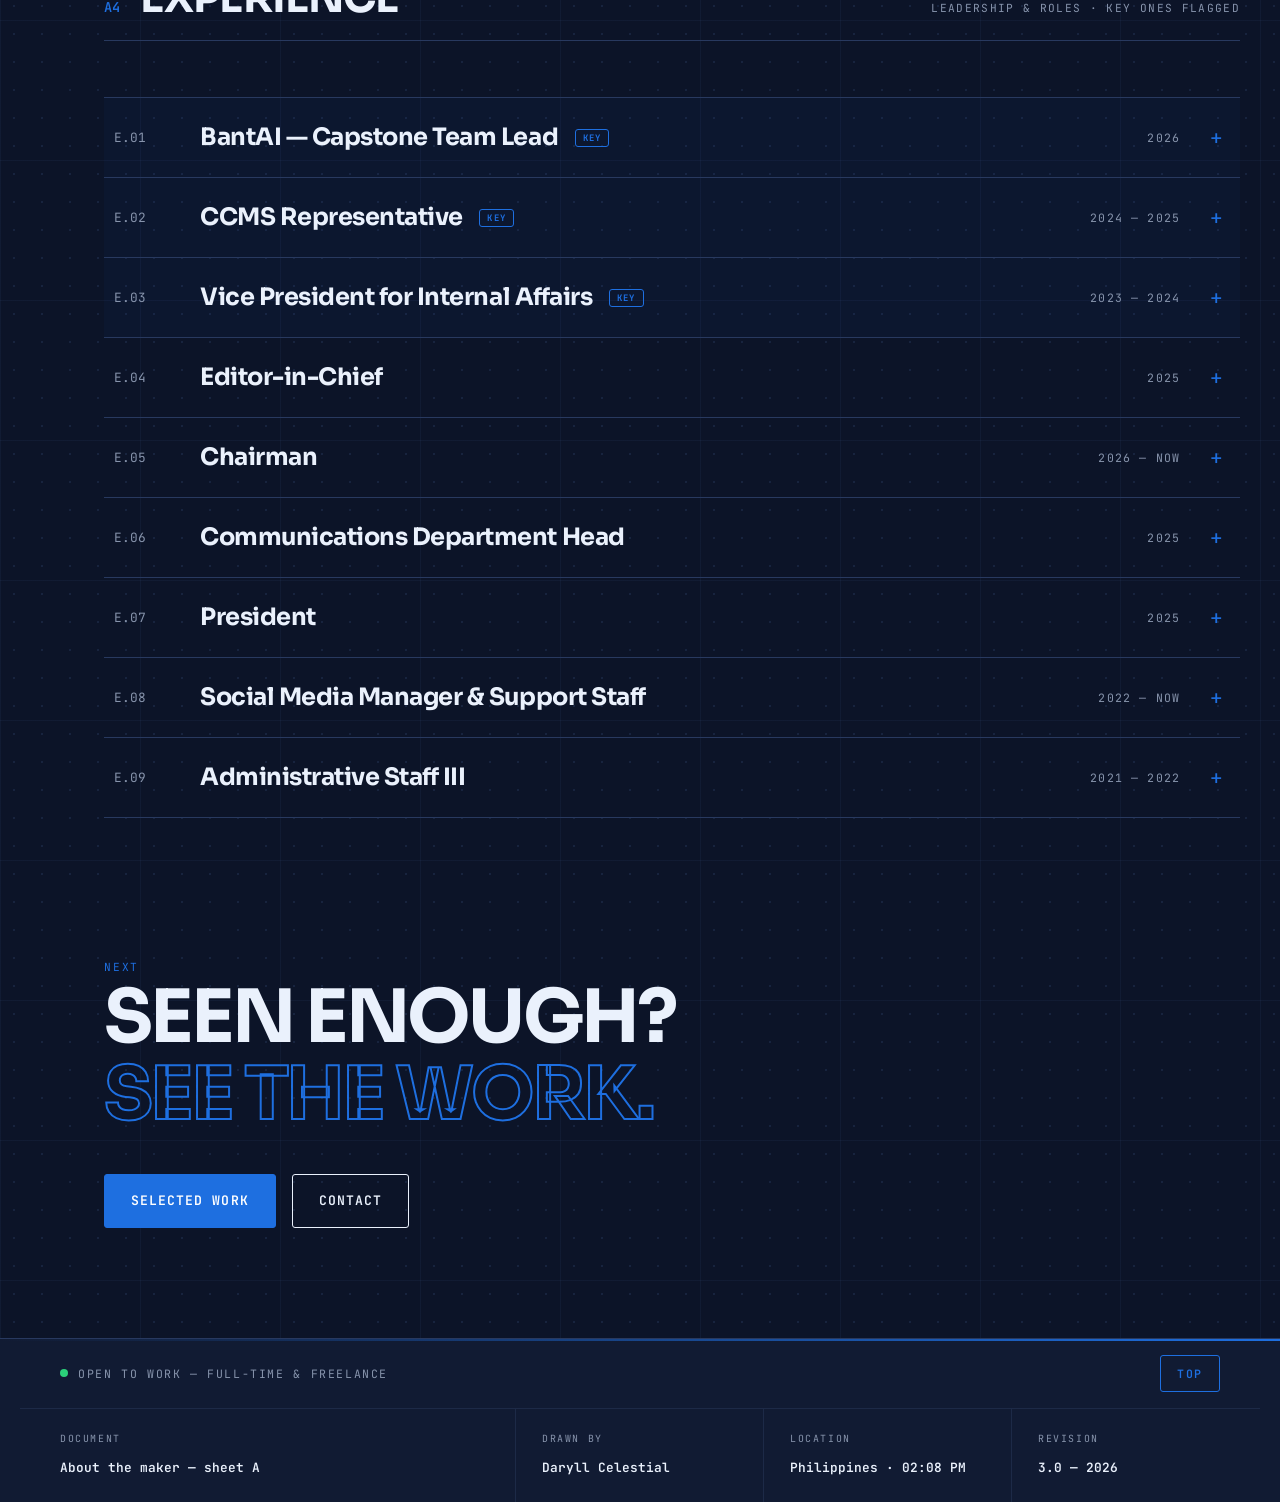
==== commit 10b31117: "uPDATED" ====
--- a/about.html
+++ b/about.html
@@ -29,7 +29,7 @@
   --pearl:#FBFCFE; --card:#FFFFFF;
   --azure:#1E6FE0; --azure-bright:#2D88FF; --azure-soft:#E7F0FE; --azure-ink:#0B3C8C;
   --ink:#141E36; --slate:#4E5D78; --mist:#8794AC; --line:#DEE6F2; --line-strong:#C6D4E8;
-  --max:1240px; --ease:cubic-bezier(.22,1,.36,1);
+  --rail:64px; --max:1240px; --ease:cubic-bezier(.22,1,.36,1);
 
   --bg:var(--pearl); --fg:var(--slate); --hd:var(--ink);
   --ln:var(--line); --ln2:var(--line-strong); --srf:var(--card);
@@ -75,6 +75,20 @@
 .btn:not(.btn-solid):hover{ background:var(--hd); color:var(--bg); }
 
 /* top bar */
+/* left rail — matches index */
+.rail{ position:fixed; top:0; left:0; bottom:0; width:var(--rail); z-index:40;
+  border-right:1px solid var(--ln); background:color-mix(in srgb, var(--bg) 72%, transparent); backdrop-filter:blur(6px);
+  transition:background .8s var(--ease), border-color .8s var(--ease);
+  display:flex; flex-direction:column; align-items:center; justify-content:space-between; padding:90px 0 26px; }
+.rail .vtext{ writing-mode:vertical-rl; font-family:'JetBrains Mono'; font-size:.66rem;
+  letter-spacing:.3em; text-transform:uppercase; color:var(--mist); }
+.rail .dots{ display:flex; flex-direction:column; gap:14px; }
+.rail .dots a{ width:8px; height:8px; border-radius:50%; border:1px solid var(--ln2);
+  transition:.3s; display:block; }
+.rail .dots a.on{ background:var(--azure); border-color:var(--azure); transform:scale(1.3); }
+main{ margin-left:var(--rail); }
+header{ left:var(--rail); }
+
 header{ position:fixed; top:0; left:0; right:0; z-index:50;
   background:color-mix(in srgb, var(--bg) 82%, transparent); backdrop-filter:blur(12px);
   border-bottom:1px solid transparent; transition:border-color .3s, background .8s var(--ease); }
@@ -101,9 +115,8 @@
    HERO — headline behind a swinging ID badge
 ========================================================= */
 .hero{ position:relative; padding:150px 0 60px; min-height:82vh; overflow:visible; }
-.hero .display{ font-family:'Sora'; font-weight:800; text-transform:uppercase; color:var(--hd);
-  font-size:clamp(2.6rem,8.5vw,6.6rem); letter-spacing:-.045em; line-height:.95; text-align:left;
-  max-width:60%; }
+.hero .display{ position:relative; z-index:2; font-family:'Sora'; font-weight:800; color:var(--hd);
+  font-size:clamp(3.4rem,11.5vw,8.6rem); line-height:.94; letter-spacing:-.045em; text-transform:uppercase; text-align:left; }
 .hero .display .outline{ color:transparent; -webkit-text-stroke:2.5px var(--azure); }
 .hero .greet{ display:flex; gap:36px; margin:24px 0 0; }
 .hero .resume{ text-align:left; margin-top:42px; }
@@ -263,6 +276,7 @@
 /* header sheet indicator + interactive letters (shared with index) */
 .nav{ position:relative; }
 /* .loc now static inside .brand (revisions kit) */
+@media (max-width:1100px){ .rail{ display:none; } main{ margin-left:0; } header{ left:0; } }
 @media (max-width:900px){ .loc{ display:none; } }
 .display .lt{ display:inline-block; transition:transform .3s var(--ease), color .3s; }
 .display .lt:hover{ transform:translateY(-7%); color:var(--azure); }
@@ -383,7 +397,6 @@
 
 @media (max-width:900px){
   .hero{ min-height:auto; padding-top:130px; }
-  .hero .display{ max-width:none; }
   .rig{ position:relative; left:auto; top:0; margin:34px auto 0; width:min(280px,64vw); }
   .strap{ height:120px; min-height:0; }
   .spec-grid{ grid-template-columns:1fr; gap:50px; }
@@ -411,6 +424,18 @@
 
 <div id="spot" aria-hidden="true"></div>
 <div id="cursor" aria-hidden="true"><span class="clabel"></span></div>
+
+<aside class="rail" aria-hidden="true">
+  <span class="vtext">Portfolio — Rev 3.0 — 2026</span>
+  <nav class="dots" id="railDots">
+    <a href="index.html" data-s="home" aria-label="Home"></a>
+    <a href="#intro" data-s="intro" aria-label="Introduction"></a>
+    <a href="#education" data-s="education" aria-label="Education"></a>
+    <a href="#profile" data-s="profile" aria-label="Profile"></a>
+    <a href="#experience" data-s="experience" aria-label="Experience"></a>
+  </nav>
+  <span class="vtext">DAR</span>
+</aside>
 
 <header id="topbar">
   <div class="nav">
@@ -429,6 +454,8 @@
   </div>
 </header>
 
+<main>
+
 <!-- ============ HERO — swinging ID ============ -->
 <section class="hero">
   <div class="wrap">
@@ -439,7 +466,7 @@
       <span class="note-dim">Hello</span>
     </div>
     <div class="resume">
-      <a href="resume.pdf" target="_blank" class="btn btn-solid">View resume <span class="ar">→</span></a>
+      <a href="resume.pdf" target="_blank" class="btn btn-solid">View resume</a>
     </div>
   </div>
 
@@ -471,7 +498,7 @@
     <div class="idx reveal"><span class="n">A1</span><h2>Introduction</h2></div>
     <p class="intro-big reveal">I'm Daryll — a BS Information Technology student and developer focused on <em>web and mobile applications</em>. What I enjoy most is the full arc of building something: figuring out what a system needs to do, turning ideas into code, and making sure it works reliably for the people using it.</p>
     <p class="intro-sub reveal">I've worked across front-end and back-end, and I currently lead a small team on our capstone. Beyond making things work, I like understanding <em>why</em> they work — exploring my tools, learning from every problem, and finding better ways to build. For me, development isn't just writing code. It's turning ideas into something useful, thoughtful, and real.</p>
-      <div class="bridge reveal"><a href="#education">Next — A2 / Education <span class="ar">↓</span></a></div>
+      <div class="bridge reveal"><a href="#education">Next — A2 / Education</a></div>
   </div>
 </section>
 
@@ -496,10 +523,10 @@
           <h3>Certifications &amp; training</h3>
           <p>Full-stack, networking, and design credentials — the full list lives on the home page.</p>
         </div>
-        <a href="index.html#certs" class="note" style="border-bottom:1px solid var(--azure); padding-bottom:2px;">View all →</a>
+        <a href="index.html#certs" class="note" style="border-bottom:1px solid var(--azure); padding-bottom:2px;">View all</a>
       </div>
     </div>
-      <div class="bridge reveal"><a href="#profile">Next — A3 / Spec sheet <span class="ar">↓</span></a></div>
+      <div class="bridge reveal"><a href="#profile">Next — A3 / Spec sheet</a></div>
   </div>
 </section>
 
@@ -557,7 +584,7 @@
         </div>
       </div>
     </div>
-      <div class="bridge reveal"><a href="#experience">Next — A4 / Experience <span class="ar">↓</span></a></div>
+      <div class="bridge reveal"><a href="#experience">Next — A4 / Experience</a></div>
   </div>
 </section>
 
@@ -705,16 +732,18 @@
     <span class="note reveal">Next</span>
     <h2 class="reveal cta-anim"><span class="cta-see">Seen enough?</span><br><span class="outline cta-see d2">See the work.</span></h2>
     <div class="row2 reveal">
-      <a href="index.html#work" class="btn btn-solid">Selected work <span class="ar">→</span></a>
-      <a href="index.html#contact" class="btn">Contact <span class="ar">→</span></a>
+      <a href="index.html#work" class="btn btn-solid">Selected work</a>
+      <a href="index.html#contact" class="btn">Contact</a>
     </div>
   </div>
 </section>
 
+</main>
+
 <footer class="titleblock">
   <div class="tb-top">
     <span class="tb-status"><span class="live-dot"></span>Open to work — full-time &amp; freelance</span>
-    <button class="toTop" id="toTop">Top <span class="ar">↑</span></button>
+    <button class="toTop" id="toTop">Top</button>
   </div>
   <div class="tb-grid">
     <div class="tb-cell"><small>Document</small><b>About the maker — sheet A</b></div>
@@ -868,6 +897,16 @@
 // footer: back to top + live PH clock
 document.getElementById('toTop').addEventListener('click', () =>
   scrollTo({ top:0, behavior: reduce ? 'auto' : 'smooth' }));
+
+// rail dots follow sections
+const railDots = [...document.querySelectorAll('#railDots a')];
+const rdMap = { intro:'intro', education:'education', profile:'profile', experience:'experience' };
+const rio = new IntersectionObserver(es => {
+  es.forEach(e => { if (e.isIntersecting){ const id = rdMap[e.target.id];
+    railDots.forEach(d => d.classList.toggle('on', d.dataset.s === id)); } });
+}, { rootMargin:'-40% 0px -50% 0px' });
+Object.keys(rdMap).forEach(id => { const el = document.getElementById(id); if (el) rio.observe(el); });
+
 // reveal
 const io = new IntersectionObserver(es => {
   es.forEach(e => { if (e.isIntersecting){ e.target.classList.add('in'); io.unobserve(e.target); } });
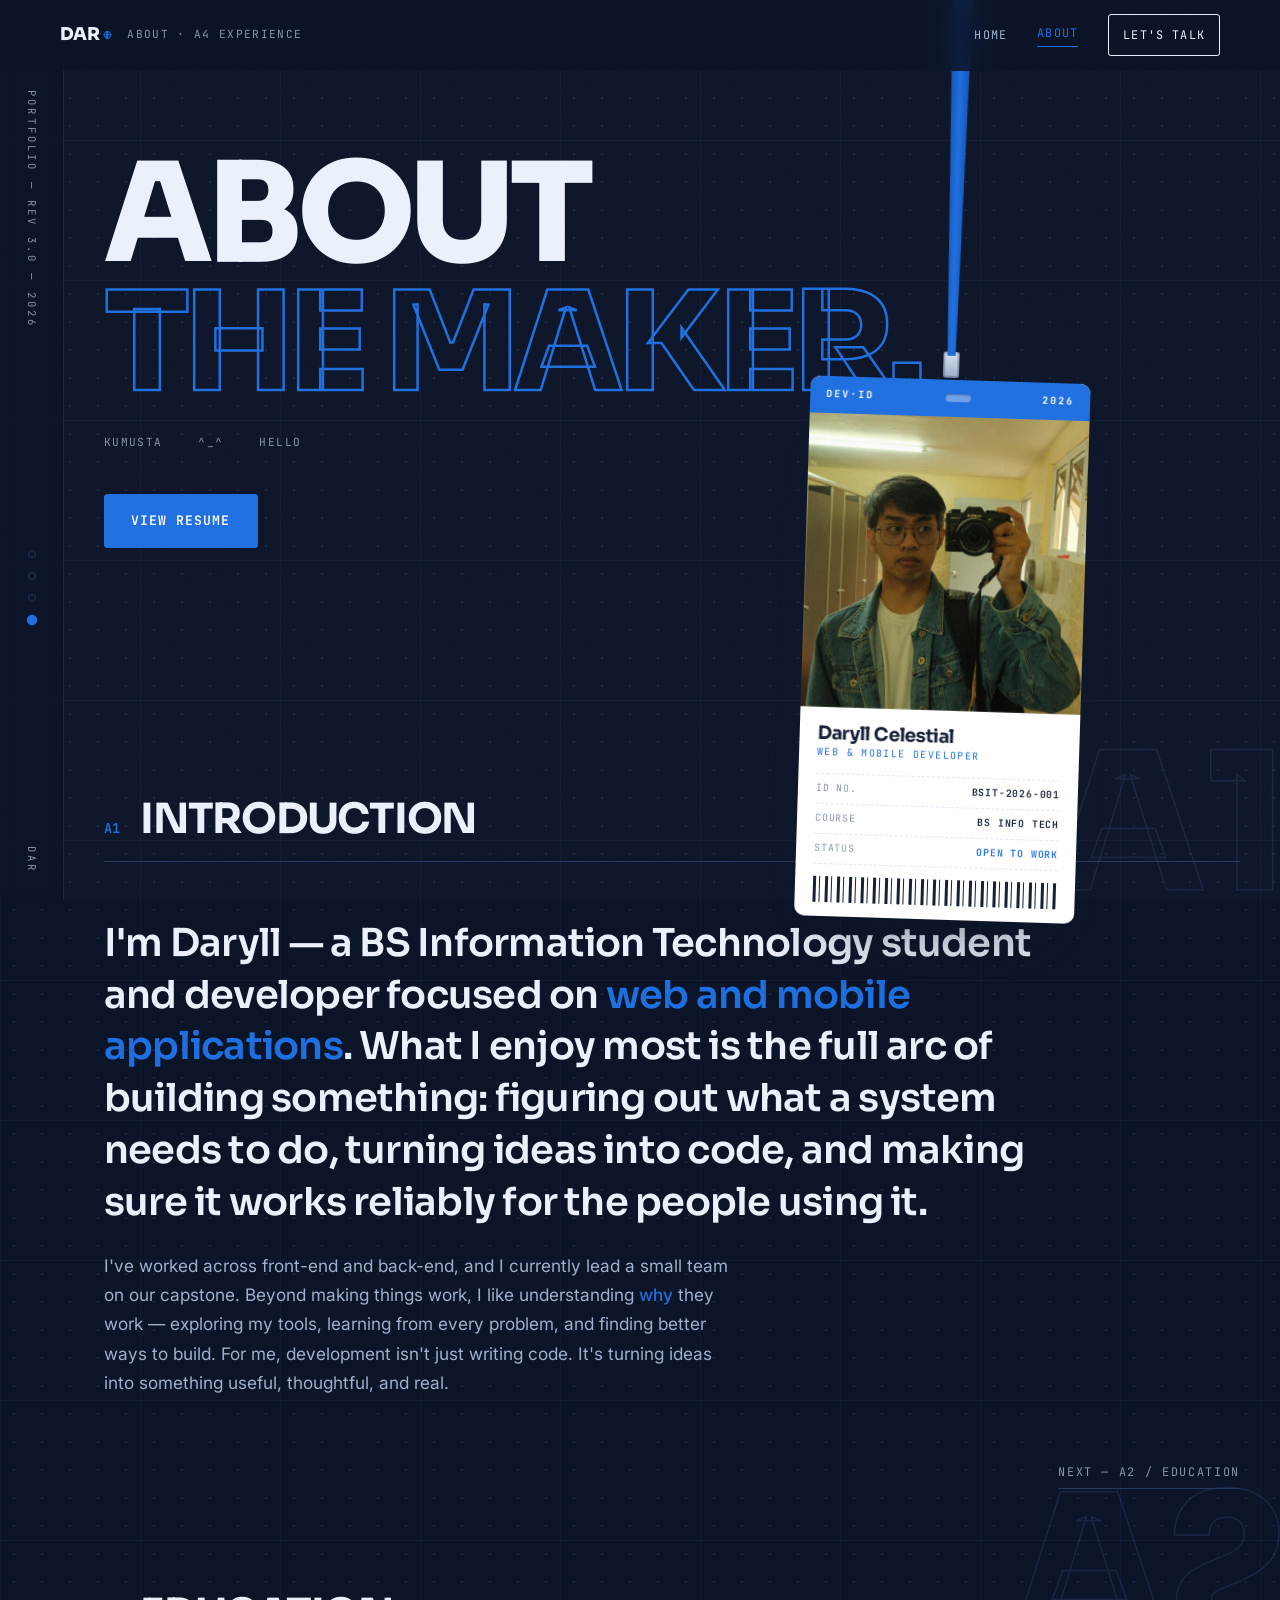
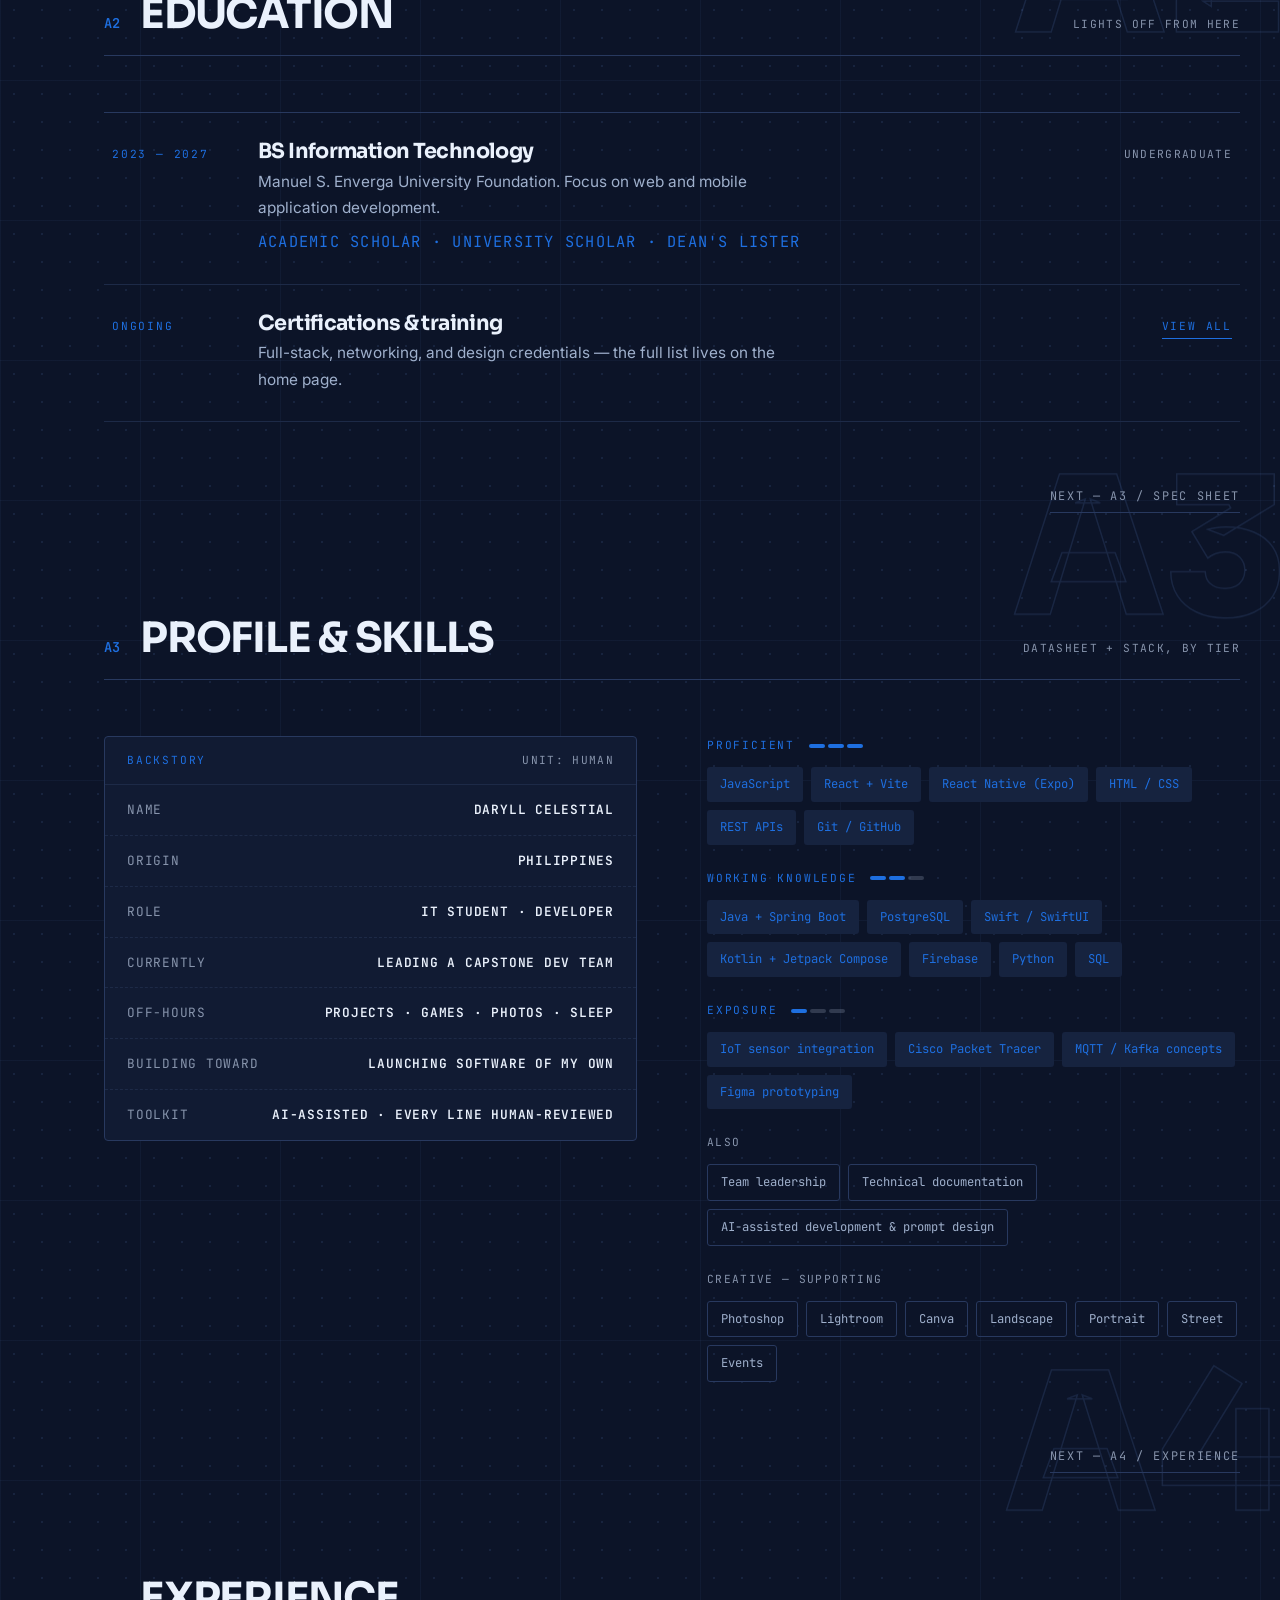
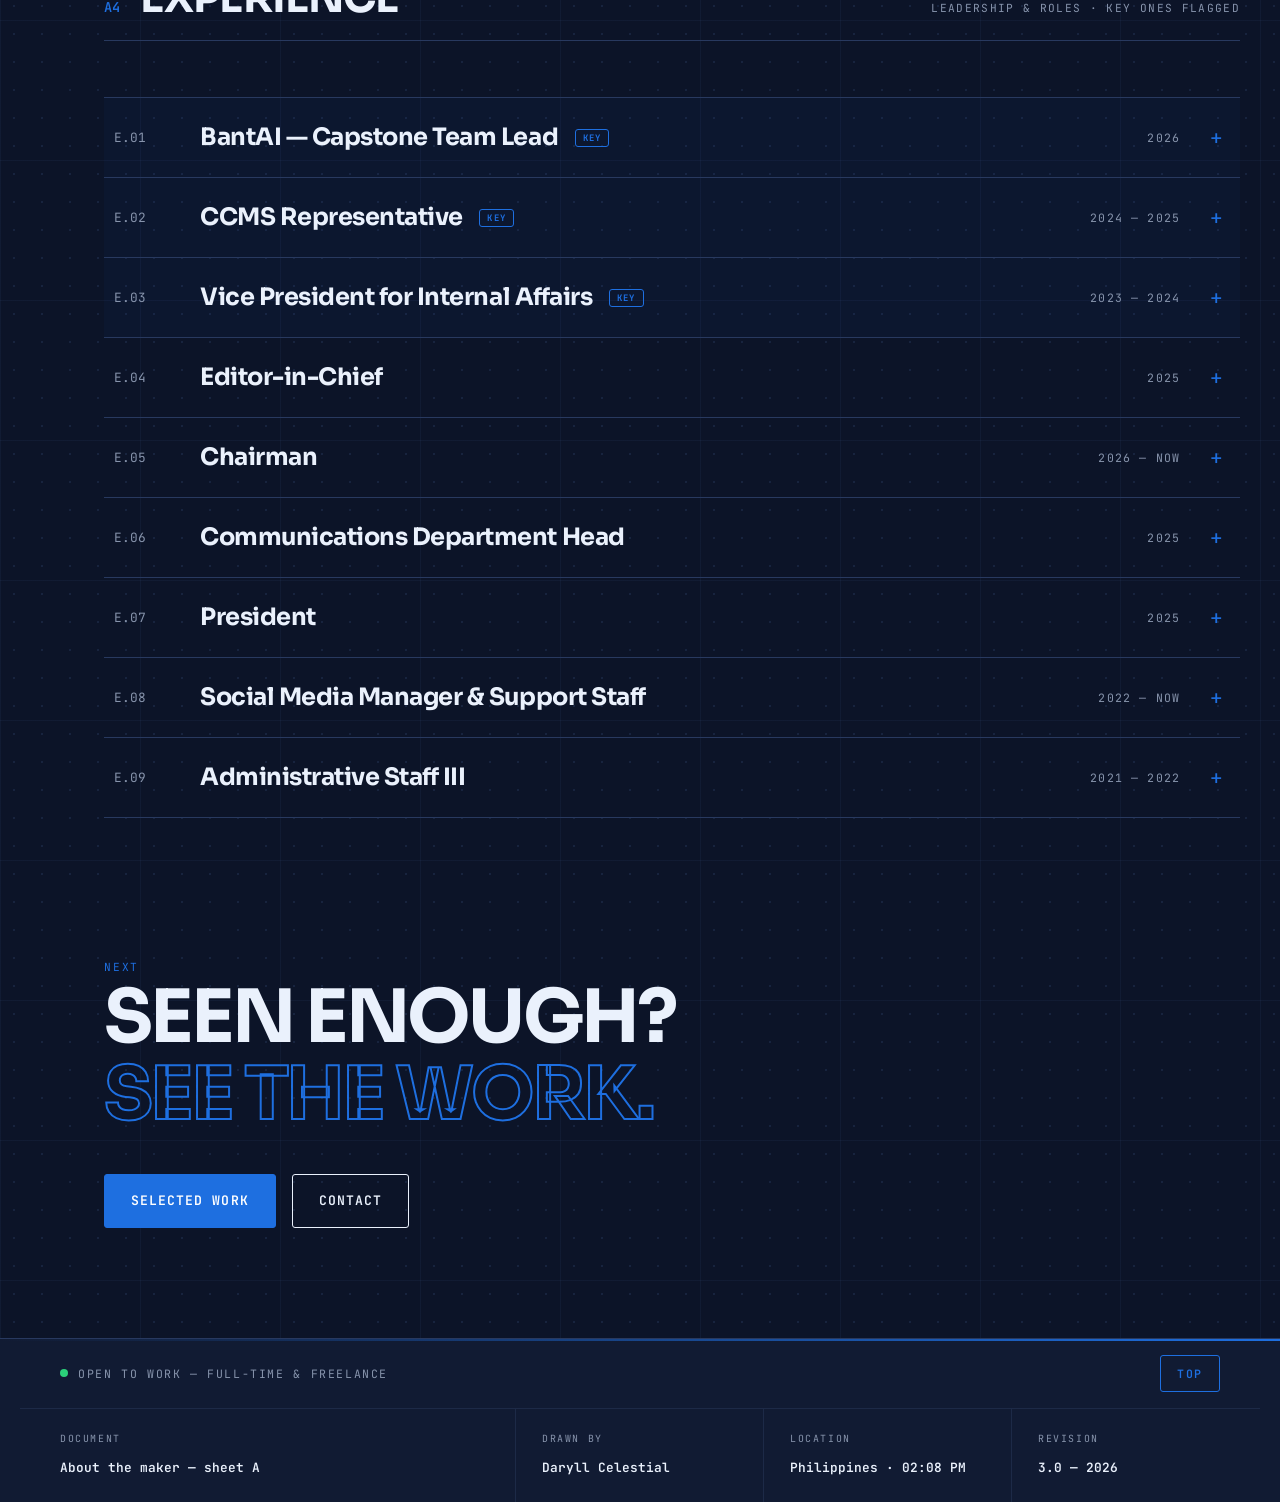
==== commit 8288d17b: "Updated" ====
--- a/about.html
+++ b/about.html
@@ -428,7 +428,6 @@
 <aside class="rail" aria-hidden="true">
   <span class="vtext">Portfolio — Rev 3.0 — 2026</span>
   <nav class="dots" id="railDots">
-    <a href="index.html" data-s="home" aria-label="Home"></a>
     <a href="#intro" data-s="intro" aria-label="Introduction"></a>
     <a href="#education" data-s="education" aria-label="Education"></a>
     <a href="#profile" data-s="profile" aria-label="Profile"></a>
@@ -445,9 +444,7 @@
     </div>
     <nav class="nav-links" id="navlinks">
       <a href="index.html">Home</a>
-      <a href="index.html#work">Work</a>
       <a href="about.html" class="active">About</a>
-      <a href="index.html#contact">Contact</a>
       <a href="index.html#contact" class="talk">Let's talk</a>
     </nav>
     <button class="menu-btn" id="menuBtn" aria-label="Open menu"><span></span><span></span><span></span></button>
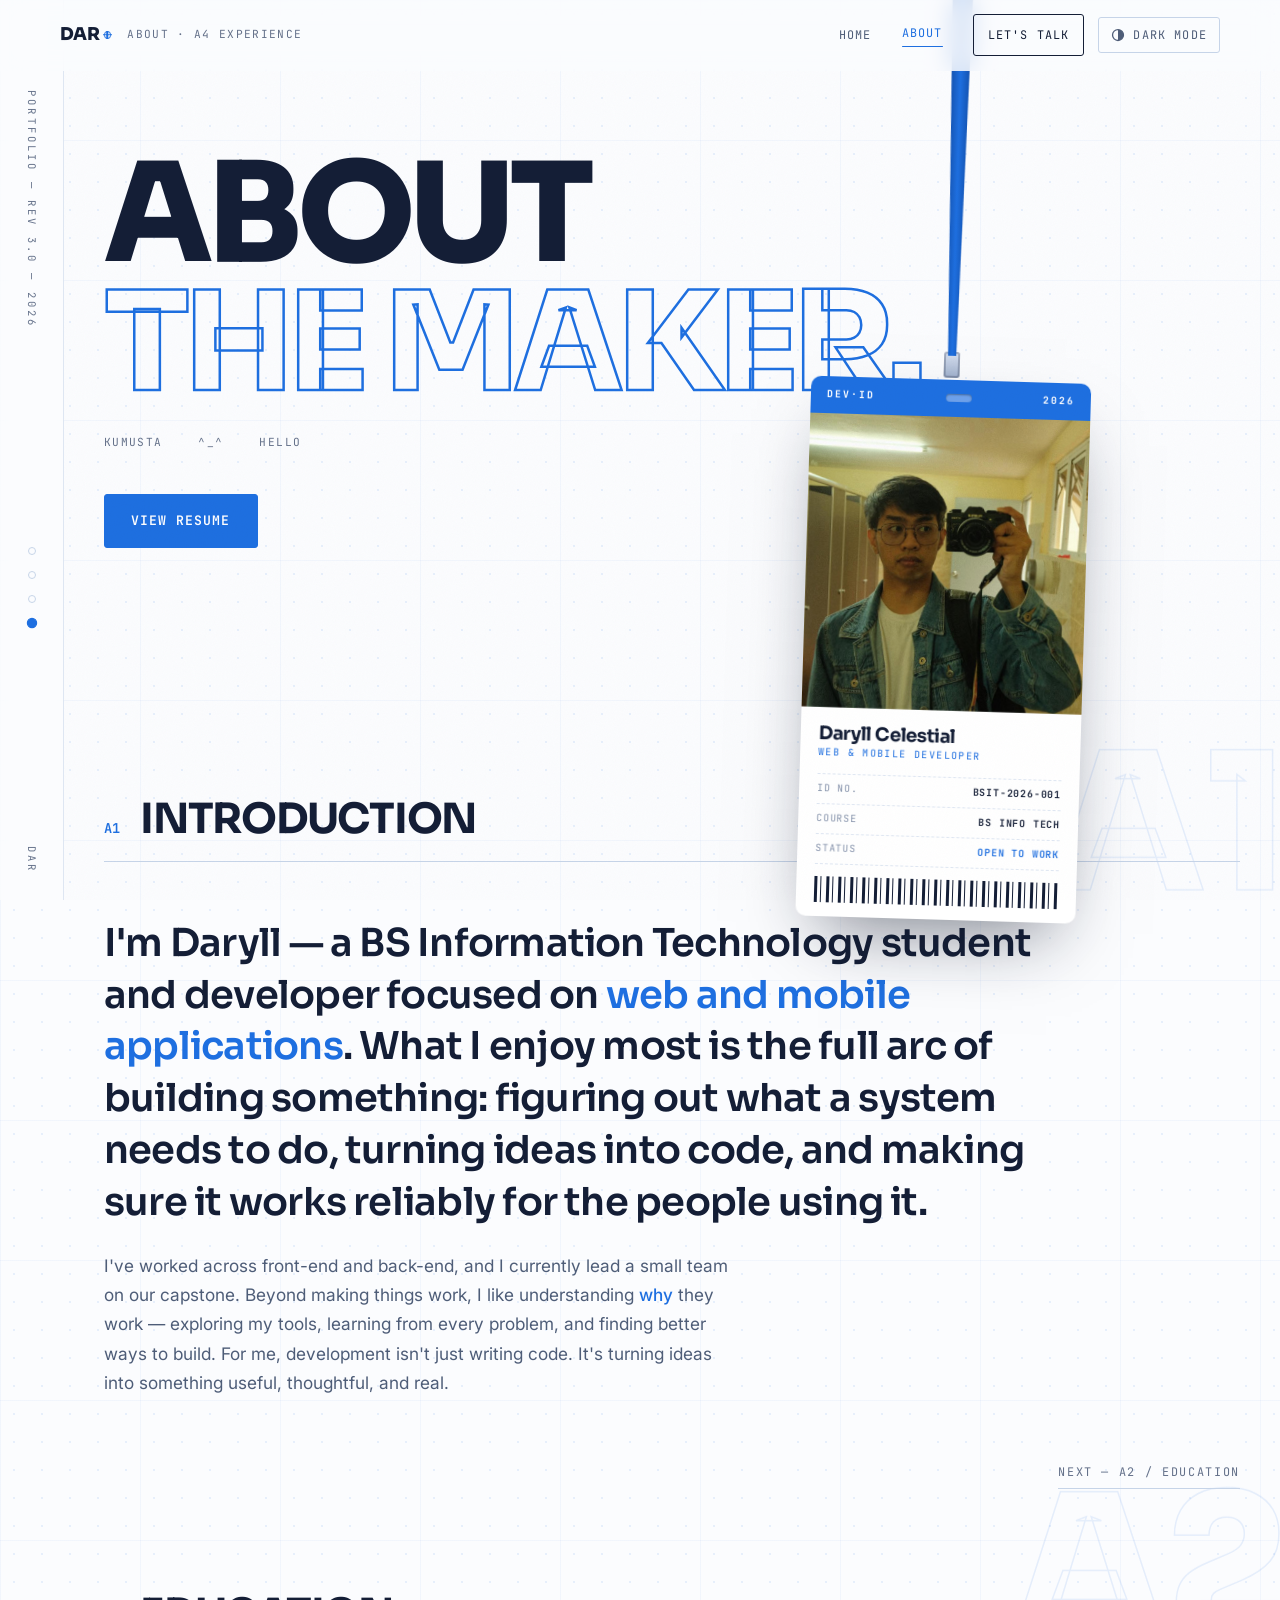
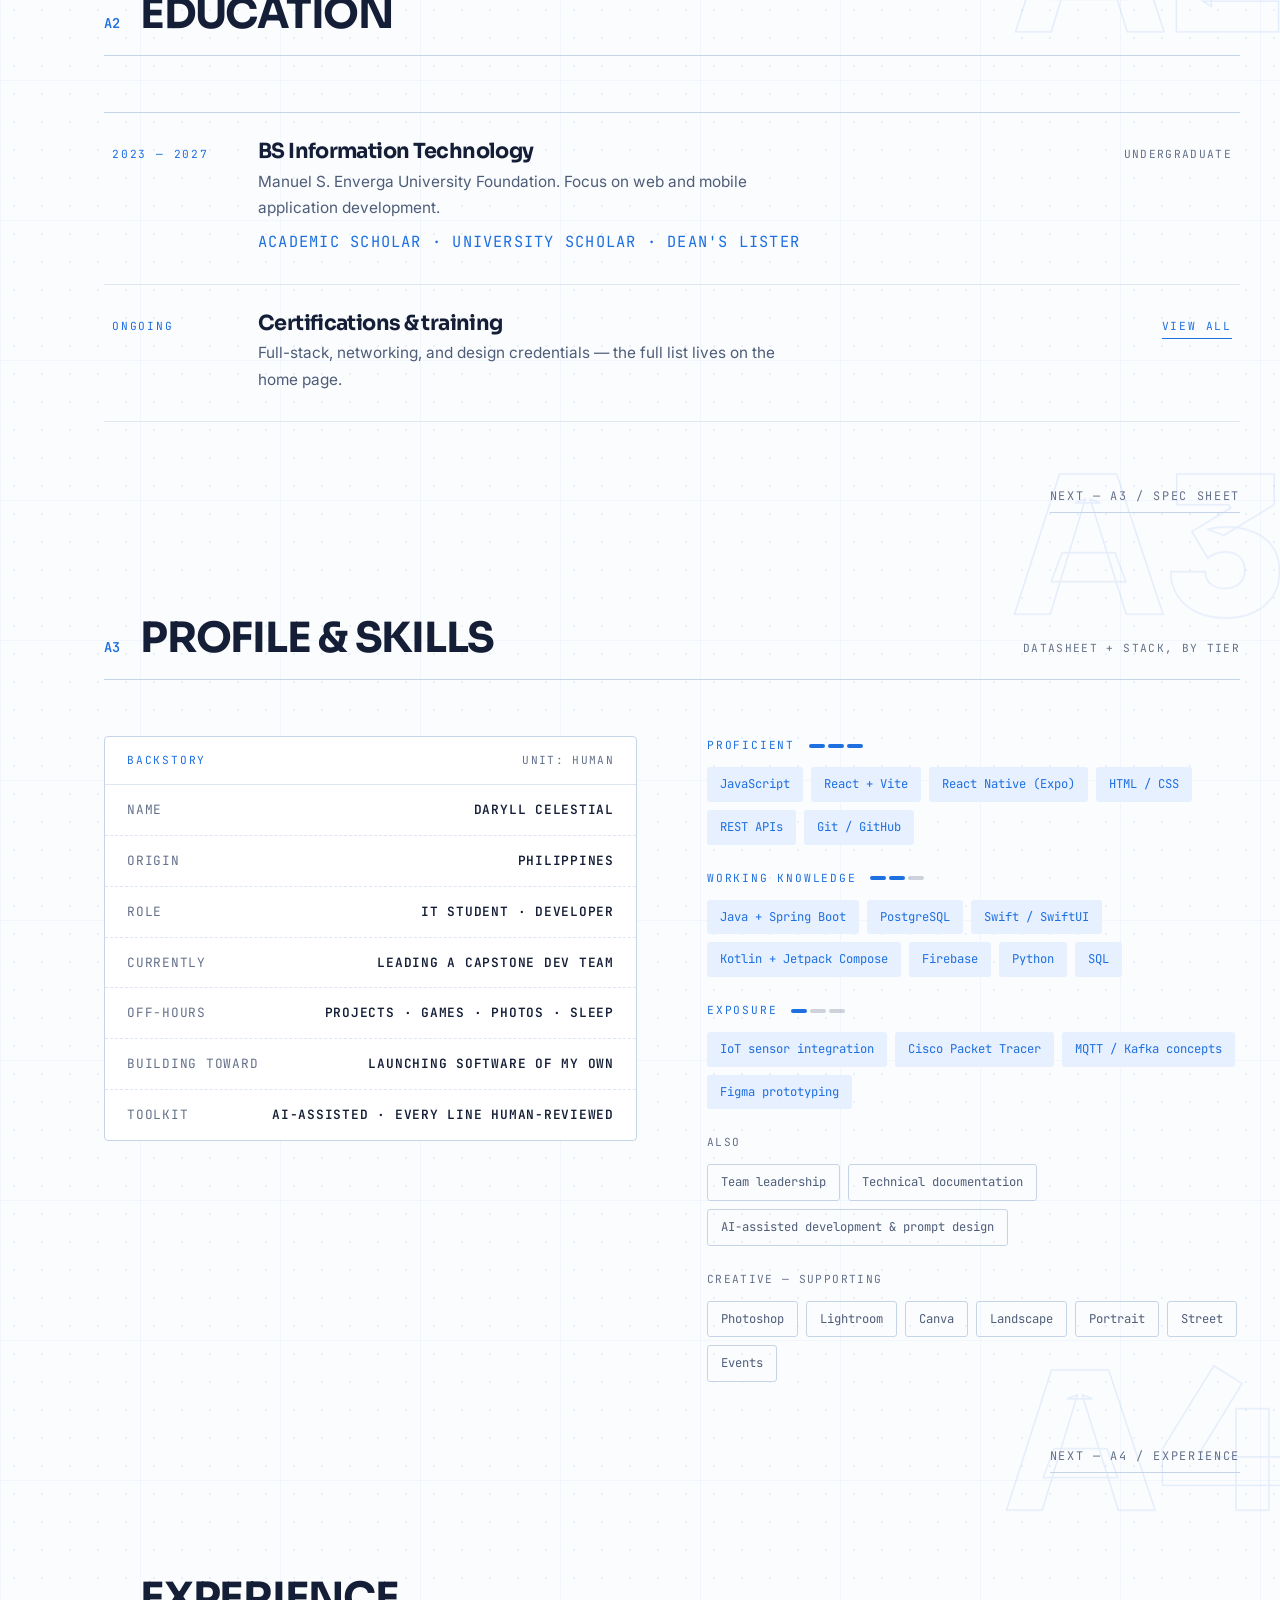
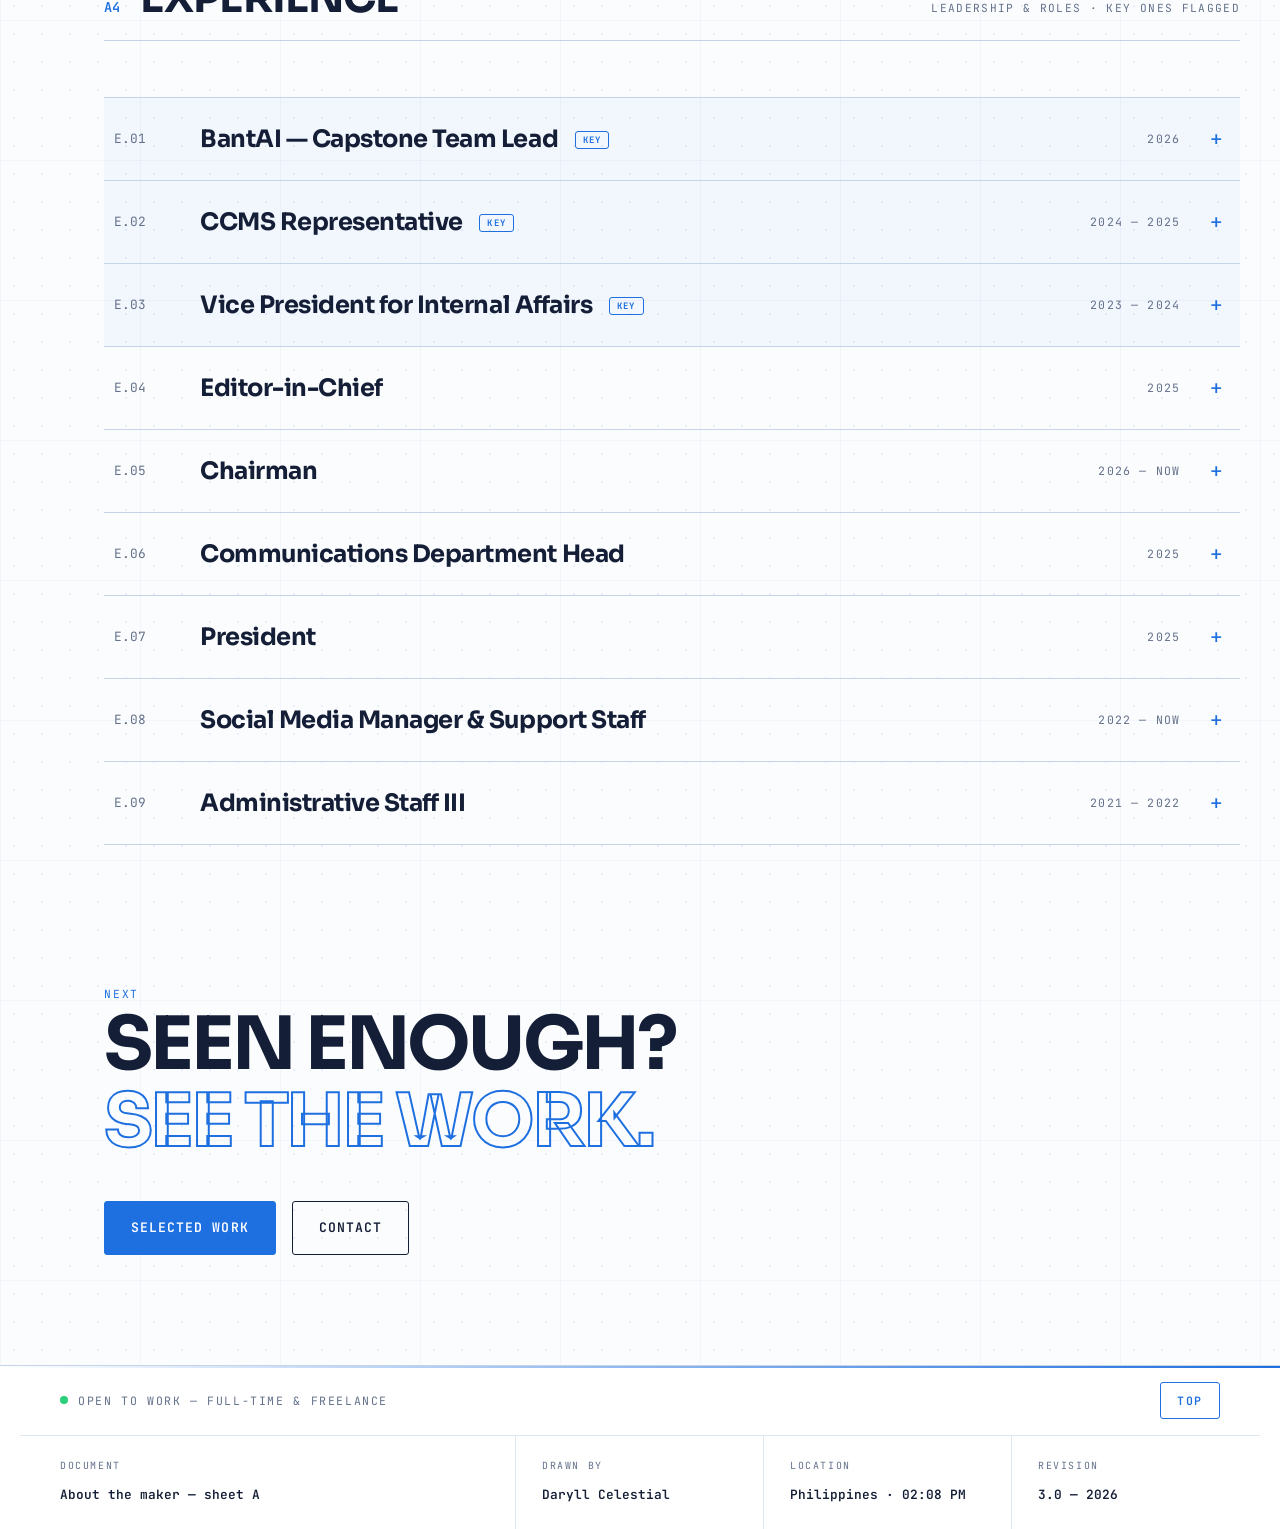
==== commit 3c304b84: "Repair and night mode" ====
--- a/about.html
+++ b/about.html
@@ -28,7 +28,7 @@
 :root{
   --pearl:#FBFCFE; --card:#FFFFFF;
   --azure:#1E6FE0; --azure-bright:#2D88FF; --azure-soft:#E7F0FE; --azure-ink:#0B3C8C;
-  --ink:#141E36; --slate:#4E5D78; --mist:#8794AC; --line:#DEE6F2; --line-strong:#C6D4E8;
+  --ink:#141E36; --slate:#4E5D78; --mist:#64718A; --line:#DEE6F2; --line-strong:#C6D4E8;
   --rail:64px; --max:1240px; --ease:cubic-bezier(.22,1,.36,1);
 
   --bg:var(--pearl); --fg:var(--slate); --hd:var(--ink);
@@ -39,7 +39,7 @@
 body.night{
   --bg:#0C1428; --fg:#9FB0CC; --hd:#EAF1FC;
   --ln:#1D2A47; --ln2:#28395F; --srf:#111B33;
-  --azure-soft:#16233F;
+  --azure-soft:#16233F; --azure:#2D88FF; --mist:#8794AC;
   --grid-dot:rgba(120,170,255,.10); --grid-line:rgba(120,170,255,.05);
 }
 *{ box-sizing:border-box; margin:0; padding:0; }
@@ -67,7 +67,7 @@
 .btn{ display:inline-flex; align-items:center; gap:10px; font-family:'JetBrains Mono';
   font-weight:600; font-size:.82rem; letter-spacing:.08em; text-transform:uppercase;
   padding:15px 26px; border-radius:3px; cursor:pointer; border:1px solid var(--hd);
-  color:var(--hd); background:transparent; transition:background .25s, color .25s, border-color .25s; }
+  color:var(--hd); background:transparent; transition:background .25s, color .25s, border-color .25s, transform .3s var(--ease); }
 .btn .ar{ transition:transform .25s var(--ease); }
 .btn:hover .ar{ transform:translateX(5px); }
 .btn-solid{ background:var(--azure); border-color:var(--azure); color:#fff; }
@@ -82,9 +82,10 @@
   display:flex; flex-direction:column; align-items:center; justify-content:space-between; padding:90px 0 26px; }
 .rail .vtext{ writing-mode:vertical-rl; font-family:'JetBrains Mono'; font-size:.66rem;
   letter-spacing:.3em; text-transform:uppercase; color:var(--mist); }
-.rail .dots{ display:flex; flex-direction:column; gap:14px; }
-.rail .dots a{ width:8px; height:8px; border-radius:50%; border:1px solid var(--ln2);
-  transition:.3s; display:block; }
+.rail .dots{ display:flex; flex-direction:column; gap:16px; }
+.rail .dots a{ position:relative; width:8px; height:8px; border-radius:50%; border:1px solid var(--ln2);
+  transition:background-color .3s, border-color .3s, transform .3s; display:block; }
+.rail .dots a::before{ content:""; position:absolute; inset:-8px; } /* 24px hit area */
 .rail .dots a.on{ background:var(--azure); border-color:var(--azure); transform:scale(1.3); }
 main{ margin-left:var(--rail); }
 header{ left:var(--rail); }
@@ -194,7 +195,7 @@
   background:var(--azure-soft); color:var(--azure); }
 .tchip.ghosted{ background:transparent; border:1px solid var(--ln2); color:var(--fg); }
 
-/* A4 experience — accordion (this is where night falls) */
+/* A4 experience — accordion */
 #experience .acc{ border-top:1px solid var(--ln2); transition:border-color .8s; }
 .acc-item{ border-bottom:1px solid var(--ln2); transition:border-color .8s; }
 .acc-head{ width:100%; display:grid; grid-template-columns:64px 1fr auto auto; gap:22px; align-items:center;
@@ -202,7 +203,9 @@
   font-family:inherit; transition:background .25s, padding-left .3s var(--ease); }
 .acc-head:hover{ background:color-mix(in srgb, var(--azure) 7%, transparent); padding-left:20px; }
 .acc-head .num{ font-family:'JetBrains Mono'; font-size:.8rem; color:var(--mist); }
-.acc-head h3{ font-size:clamp(1.1rem,2.4vw,1.5rem); letter-spacing:-.02em; }
+.acc-h{ font-size:inherit; line-height:inherit; letter-spacing:normal; }
+.acc-head .acc-title{ font-family:'Sora',sans-serif; font-weight:700; color:var(--hd); line-height:1.25;
+  font-size:clamp(1.1rem,2.4vw,1.5rem); letter-spacing:-.02em; transition:color .8s var(--ease); }
 .acc-head .when{ font-family:'JetBrains Mono'; font-size:.72rem; letter-spacing:.1em; color:var(--mist); text-transform:uppercase; }
 .acc-head .pm{ font-family:'JetBrains Mono'; font-size:1.3rem; color:var(--azure); width:28px; text-align:center;
   transition:transform .35s var(--ease); }
@@ -257,6 +260,9 @@
   color:transparent; -webkit-text-stroke:1.5px rgba(30,111,224,.10); will-change:transform;
   transition:-webkit-text-stroke .8s; }
 body.night .ghost{ -webkit-text-stroke:1.5px rgba(120,170,255,.13); }
+/* night: --azure brightens for small text; solid fills keep the original blue so white labels stay readable */
+body.night .btn-solid:not(:hover){ background:#1E6FE0; border-color:#1E6FE0; }
+body.night .toTop:hover{ background:#1E6FE0; }
 
 .idx{ border-bottom:none; position:relative; }
 .idx::after{ content:""; position:absolute; left:0; bottom:0; height:1px; width:100%;
@@ -410,17 +416,40 @@
   .wrap{ padding:0 22px; } .nav{ padding:0 22px; }
   .nav-links{ position:fixed; inset:70px 0 auto 0; flex-direction:column; gap:0;
     background:var(--bg); border-bottom:1px solid var(--ln);
-    padding:14px 22px 20px; transform:translateY(-130%); transition:transform .35s var(--ease); }
-  .nav-links.open{ transform:translateY(0); }
+    padding:14px 22px 20px; transform:translateY(-130%); visibility:hidden;
+    transition:transform .35s var(--ease), visibility 0s linear .35s; }
+  .nav-links.open{ transform:translateY(0); visibility:visible; transition:transform .35s var(--ease); }
   .nav-links a{ width:100%; padding:14px 4px; }
   .menu-btn{ display:block; }
   section{ padding:78px 0; }
   .tb-grid{ grid-template-columns:1fr; }
   .tb-cell{ padding-left:22px; border-bottom:1px solid var(--ln); }
 }
+
+/* =========================================================
+   THEME TOGGLE — light (draft) / dark (blueprint)
+========================================================= */
+.nav-end{ display:flex; align-items:center; gap:6px; }
+.theme-btn{ display:inline-flex; align-items:center; gap:8px; margin-left:8px;
+  font-family:'JetBrains Mono'; font-size:.74rem; letter-spacing:.1em; text-transform:uppercase;
+  color:var(--fg); background:none; border:1px solid var(--ln2); border-radius:3px;
+  padding:9px 12px; cursor:pointer; transition:color .2s, border-color .2s; }
+.theme-btn:hover{ color:var(--azure); border-color:var(--azure); }
+.theme-btn svg{ width:14px; height:14px; flex:none; transition:transform .4s var(--ease); }
+.theme-btn[aria-pressed="true"] svg{ transform:rotate(180deg); }
+body.night{ color-scheme:dark; }
+@media (max-width:640px){
+  .theme-btn{ margin-left:0; padding:10px; }
+  .theme-btn .tlabel{ position:absolute; width:1px; height:1px; overflow:hidden; clip-path:inset(50%); white-space:nowrap; }
+}
 </style>
 </head>
 <body>
+<script>
+/* theme: the visitor's saved choice, otherwise their system setting (runs before paint) */
+(function(){ var t = null; try{ t = localStorage.getItem('theme'); }catch(e){}
+  if (t === 'dark' || (t === null && matchMedia('(prefers-color-scheme: dark)').matches)) document.body.classList.add('night'); })();
+</script>
 
 <div id="spot" aria-hidden="true"></div>
 <div id="cursor" aria-hidden="true"><span class="clabel"></span></div>
@@ -428,10 +457,10 @@
 <aside class="rail" aria-hidden="true">
   <span class="vtext">Portfolio — Rev 3.0 — 2026</span>
   <nav class="dots" id="railDots">
-    <a href="#intro" data-s="intro" aria-label="Introduction"></a>
-    <a href="#education" data-s="education" aria-label="Education"></a>
-    <a href="#profile" data-s="profile" aria-label="Profile"></a>
-    <a href="#experience" data-s="experience" aria-label="Experience"></a>
+    <a href="#intro" data-s="intro" tabindex="-1" aria-label="Introduction"></a>
+    <a href="#education" data-s="education" tabindex="-1" aria-label="Education"></a>
+    <a href="#profile" data-s="profile" tabindex="-1" aria-label="Profile"></a>
+    <a href="#experience" data-s="experience" tabindex="-1" aria-label="Experience"></a>
   </nav>
   <span class="vtext">DAR</span>
 </aside>
@@ -442,12 +471,15 @@
       <a href="index.html" class="logo"><span>DAR</span><span class="lg-rest">YLL CELESTIAL</span><span class="lg-dot" aria-hidden="true"></span></a>
       <span class="loc note-dim" id="loc" aria-hidden="true">About · overview</span>
     </div>
+    <div class="nav-end">
     <nav class="nav-links" id="navlinks">
       <a href="index.html">Home</a>
       <a href="about.html" class="active">About</a>
       <a href="index.html#contact" class="talk">Let's talk</a>
     </nav>
-    <button class="menu-btn" id="menuBtn" aria-label="Open menu"><span></span><span></span><span></span></button>
+    <button class="theme-btn" id="themeBtn" type="button" aria-pressed="false"><svg viewBox="0 0 16 16" aria-hidden="true"><circle cx="8" cy="8" r="6.25" fill="none" stroke="currentColor" stroke-width="1.5"/><path d="M8 1.75a6.25 6.25 0 0 1 0 12.5z" fill="currentColor"/></svg><span class="tlabel">Dark mode</span></button>
+    <button class="menu-btn" id="menuBtn" aria-label="Menu" aria-expanded="false" aria-controls="navlinks"><span></span><span></span><span></span></button>
+    </div>
   </div>
 </header>
 
@@ -463,7 +495,7 @@
       <span class="note-dim">Hello</span>
     </div>
     <div class="resume">
-      <a href="resume.pdf" target="_blank" class="btn btn-solid">View resume</a>
+      <a href="images/Resume.pdf" target="_blank" rel="noopener" class="btn btn-solid">View resume</a>
     </div>
   </div>
 
@@ -503,7 +535,7 @@
 <section id="education" style="padding-top:0;">
   <div class="wrap">
     <span class="ghost" aria-hidden="true">A2</span>
-    <div class="idx reveal"><span class="n">A2</span><h2>Education</h2><span class="note-dim right">Lights off from here</span></div>
+    <div class="idx reveal"><span class="n">A2</span><h2>Education</h2></div>
     <div class="edu reveal">
       <div class="edu-row">
         <span class="note">2023 — 2027</span>
@@ -585,19 +617,19 @@
   </div>
 </section>
 
-<!-- ============ A4 EXPERIENCE — night falls here ============ -->
+<!-- ============ A4 EXPERIENCE ============ -->
 <section id="experience" style="padding-top:0;">
   <div class="wrap">
     <span class="ghost" aria-hidden="true">A4</span>
     <div class="idx reveal"><span class="n">A4</span><h2>Experience</h2><span class="note-dim right">Leadership &amp; roles · key ones flagged</span></div>
     <div class="acc reveal">
       <div class="acc-item key">
-        <button class="acc-head" aria-expanded="false">
+        <h3 class="acc-h"><button class="acc-head" aria-expanded="false">
           <span class="num">E.01</span>
-          <h3>BantAI — Capstone Team Lead <span class="acc-flag">Key</span></h3>
+          <span class="acc-title">BantAI — Capstone Team Lead <span class="acc-flag">Key</span></span>
           <span class="when">2026</span>
-          <span class="pm">+</span>
-        </button>
+          <span class="pm" aria-hidden="true">+</span>
+        </button></h3>
         <div class="acc-body"><div class="acc-inner">
           <span class="note">MSEUF · 2026</span>
           <ul>
@@ -607,12 +639,12 @@
         </div></div>
       </div>
       <div class="acc-item key">
-        <button class="acc-head" aria-expanded="false">
+        <h3 class="acc-h"><button class="acc-head" aria-expanded="false">
           <span class="num">E.02</span>
-          <h3>CCMS Representative <span class="acc-flag">Key</span></h3>
+          <span class="acc-title">CCMS Representative <span class="acc-flag">Key</span></span>
           <span class="when">2024 — 2025</span>
-          <span class="pm">+</span>
-        </button>
+          <span class="pm" aria-hidden="true">+</span>
+        </button></h3>
         <div class="acc-body"><div class="acc-inner">
           <span class="note">University Collegiate Student Council · 2024 — 2025</span>
           <ul>
@@ -621,12 +653,12 @@
         </div></div>
       </div>
       <div class="acc-item key">
-        <button class="acc-head" aria-expanded="false">
+        <h3 class="acc-h"><button class="acc-head" aria-expanded="false">
           <span class="num">E.03</span>
-          <h3>Vice President for Internal Affairs <span class="acc-flag">Key</span></h3>
+          <span class="acc-title">Vice President for Internal Affairs <span class="acc-flag">Key</span></span>
           <span class="when">2023 — 2024</span>
-          <span class="pm">+</span>
-        </button>
+          <span class="pm" aria-hidden="true">+</span>
+        </button></h3>
         <div class="acc-body"><div class="acc-inner">
           <span class="note">Philippine Society of Information Technology Students · 2023 — 2024</span>
           <ul>
@@ -635,12 +667,12 @@
         </div></div>
       </div>
       <div class="acc-item">
-        <button class="acc-head" aria-expanded="false">
+        <h3 class="acc-h"><button class="acc-head" aria-expanded="false">
           <span class="num">E.04</span>
-          <h3>Editor-in-Chief</h3>
+          <span class="acc-title">Editor-in-Chief</span>
           <span class="when">2025</span>
-          <span class="pm">+</span>
-        </button>
+          <span class="pm" aria-hidden="true">+</span>
+        </button></h3>
         <div class="acc-body"><div class="acc-inner">
           <span class="note">KALYE · 2025</span>
           <ul>
@@ -650,12 +682,12 @@
         </div></div>
       </div>
       <div class="acc-item">
-        <button class="acc-head" aria-expanded="false">
+        <h3 class="acc-h"><button class="acc-head" aria-expanded="false">
           <span class="num">E.05</span>
-          <h3>Chairman</h3>
+          <span class="acc-title">Chairman</span>
           <span class="when">2026 — Now</span>
-          <span class="pm">+</span>
-        </button>
+          <span class="pm" aria-hidden="true">+</span>
+        </button></h3>
         <div class="acc-body"><div class="acc-inner">
           <span class="note">Department Student Commission of Election · 2026 — Present</span>
           <ul>
@@ -664,12 +696,12 @@
         </div></div>
       </div>
       <div class="acc-item">
-        <button class="acc-head" aria-expanded="false">
+        <h3 class="acc-h"><button class="acc-head" aria-expanded="false">
           <span class="num">E.06</span>
-          <h3>Communications Department Head</h3>
+          <span class="acc-title">Communications Department Head</span>
           <span class="when">2025</span>
-          <span class="pm">+</span>
-        </button>
+          <span class="pm" aria-hidden="true">+</span>
+        </button></h3>
         <div class="acc-body"><div class="acc-inner">
           <span class="note">LENTECH Studios · 2025</span>
           <ul>
@@ -678,12 +710,12 @@
         </div></div>
       </div>
       <div class="acc-item">
-        <button class="acc-head" aria-expanded="false">
+        <h3 class="acc-h"><button class="acc-head" aria-expanded="false">
           <span class="num">E.07</span>
-          <h3>President</h3>
+          <span class="acc-title">President</span>
           <span class="when">2025</span>
-          <span class="pm">+</span>
-        </button>
+          <span class="pm" aria-hidden="true">+</span>
+        </button></h3>
         <div class="acc-body"><div class="acc-inner">
           <span class="note">MSEUF Wildcats Esports · 2025</span>
           <ul>
@@ -692,12 +724,12 @@
         </div></div>
       </div>
       <div class="acc-item">
-        <button class="acc-head" aria-expanded="false">
+        <h3 class="acc-h"><button class="acc-head" aria-expanded="false">
           <span class="num">E.08</span>
-          <h3>Social Media Manager & Support Staff</h3>
+          <span class="acc-title">Social Media Manager & Support Staff</span>
           <span class="when">2022 — Now</span>
-          <span class="pm">+</span>
-        </button>
+          <span class="pm" aria-hidden="true">+</span>
+        </button></h3>
         <div class="acc-body"><div class="acc-inner">
           <span class="note">BUGHAW · 2022 — Present</span>
           <ul>
@@ -706,12 +738,12 @@
         </div></div>
       </div>
       <div class="acc-item">
-        <button class="acc-head" aria-expanded="false">
+        <h3 class="acc-h"><button class="acc-head" aria-expanded="false">
           <span class="num">E.09</span>
-          <h3>Administrative Staff III</h3>
+          <span class="acc-title">Administrative Staff III</span>
           <span class="when">2021 — 2022</span>
-          <span class="pm">+</span>
-        </button>
+          <span class="pm" aria-hidden="true">+</span>
+        </button></h3>
         <div class="acc-body"><div class="acc-inner">
           <span class="note">Office of the Vice Governor, Quezon Province · 2021 — 2022</span>
           <ul>
@@ -756,8 +788,10 @@
 addEventListener('scroll', () => topbar.classList.toggle('scrolled', scrollY > 20));
 const mb = document.getElementById('menuBtn');
 const nl = document.getElementById('navlinks');
-mb.addEventListener('click', () => nl.classList.toggle('open'));
-nl.querySelectorAll('a').forEach(a => a.addEventListener('click', () => nl.classList.remove('open')));
+function setMenu(open){ nl.classList.toggle('open', open); mb.setAttribute('aria-expanded', open); }
+mb.addEventListener('click', () => setMenu(!nl.classList.contains('open')));
+nl.querySelectorAll('a').forEach(a => a.addEventListener('click', () => setMenu(false)));
+addEventListener('keydown', e => { if (e.key === 'Escape' && nl.classList.contains('open')){ setMenu(false); mb.focus(); } });
 
 const reduce = matchMedia('(prefers-reduced-motion: reduce)').matches;
 
@@ -783,11 +817,13 @@
 
 // ===== accordion =====
 document.querySelectorAll('.acc-head').forEach(head => {
+  const item = head.closest('.acc-item');
+  const body = item.querySelector('.acc-body');
+  body.inert = true; // collapsed panels stay out of the screen-reader flow
   head.addEventListener('click', () => {
-    const item = head.parentElement;
-    const body = item.querySelector('.acc-body');
     const open = item.classList.toggle('open');
     head.setAttribute('aria-expanded', open);
+    body.inert = !open;
     body.style.maxHeight = open ? body.scrollHeight + 'px' : 0;
   });
 });
@@ -802,12 +838,6 @@
 }, { threshold:.4 });
 document.querySelectorAll('.gauges').forEach(g => gio.observe(g));  // (gauges removed; harmless if none)
 
-// ===== night mode from Education down =====
-const nightStart = document.getElementById('education');
-const nio = new IntersectionObserver(es => {
-  es.forEach(e => document.body.classList.toggle('night', e.isIntersecting || e.boundingClientRect.top < 0));
-}, { rootMargin:'-35% 0px -35% 0px' });
-nio.observe(nightStart);
 
 // ===== wow kit =====
 const canHover = matchMedia('(hover:hover)').matches;
@@ -909,6 +939,18 @@
   es.forEach(e => { if (e.isIntersecting){ e.target.classList.add('in'); io.unobserve(e.target); } });
 }, { threshold:.1 });
 document.querySelectorAll('.reveal').forEach(el => io.observe(el));
+
+// ===== theme toggle (dark / light) — choice is remembered across pages =====
+const themeBtn = document.getElementById('themeBtn');
+if (themeBtn){
+  const syncTheme = () => themeBtn.setAttribute('aria-pressed', document.body.classList.contains('night'));
+  syncTheme();
+  themeBtn.addEventListener('click', () => {
+    const dark = document.body.classList.toggle('night');
+    try{ localStorage.setItem('theme', dark ? 'dark' : 'light'); }catch(e){}
+    syncTheme();
+  });
+}
 </script>
 </body>
 </html>
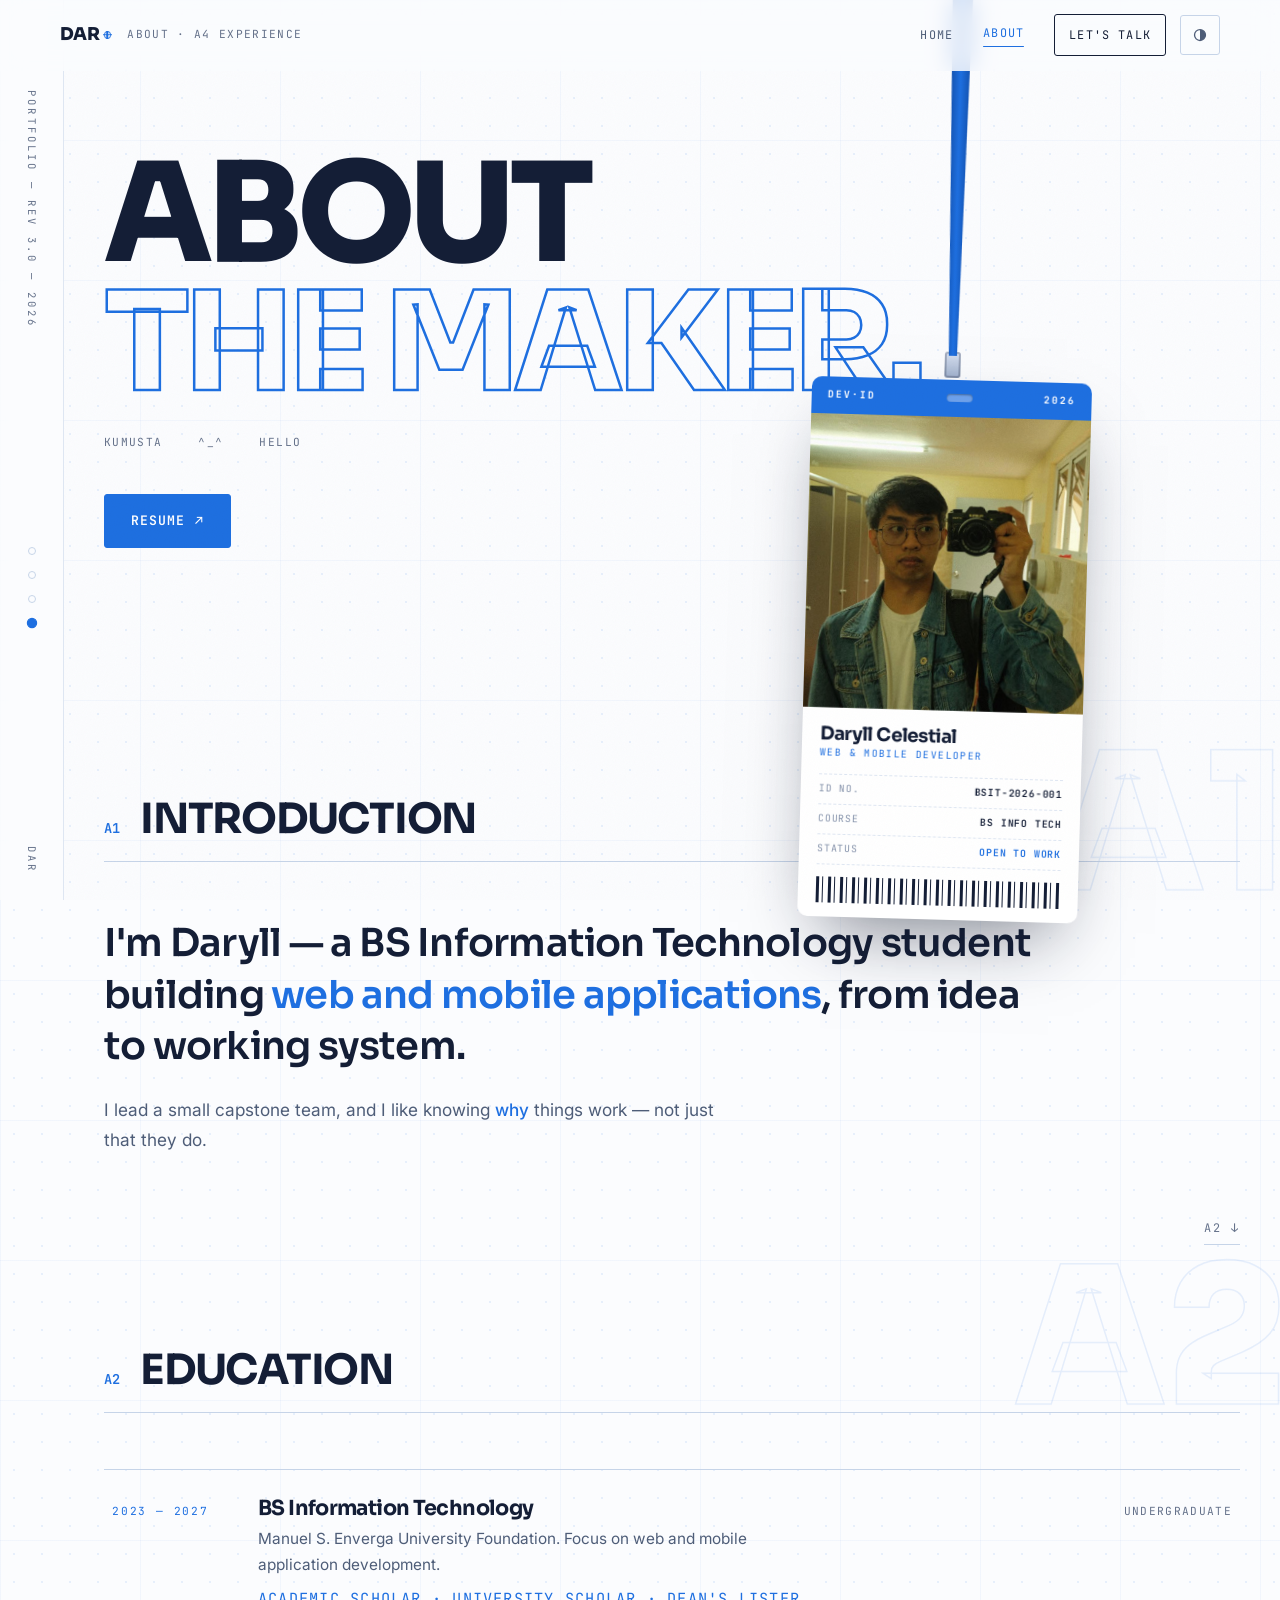
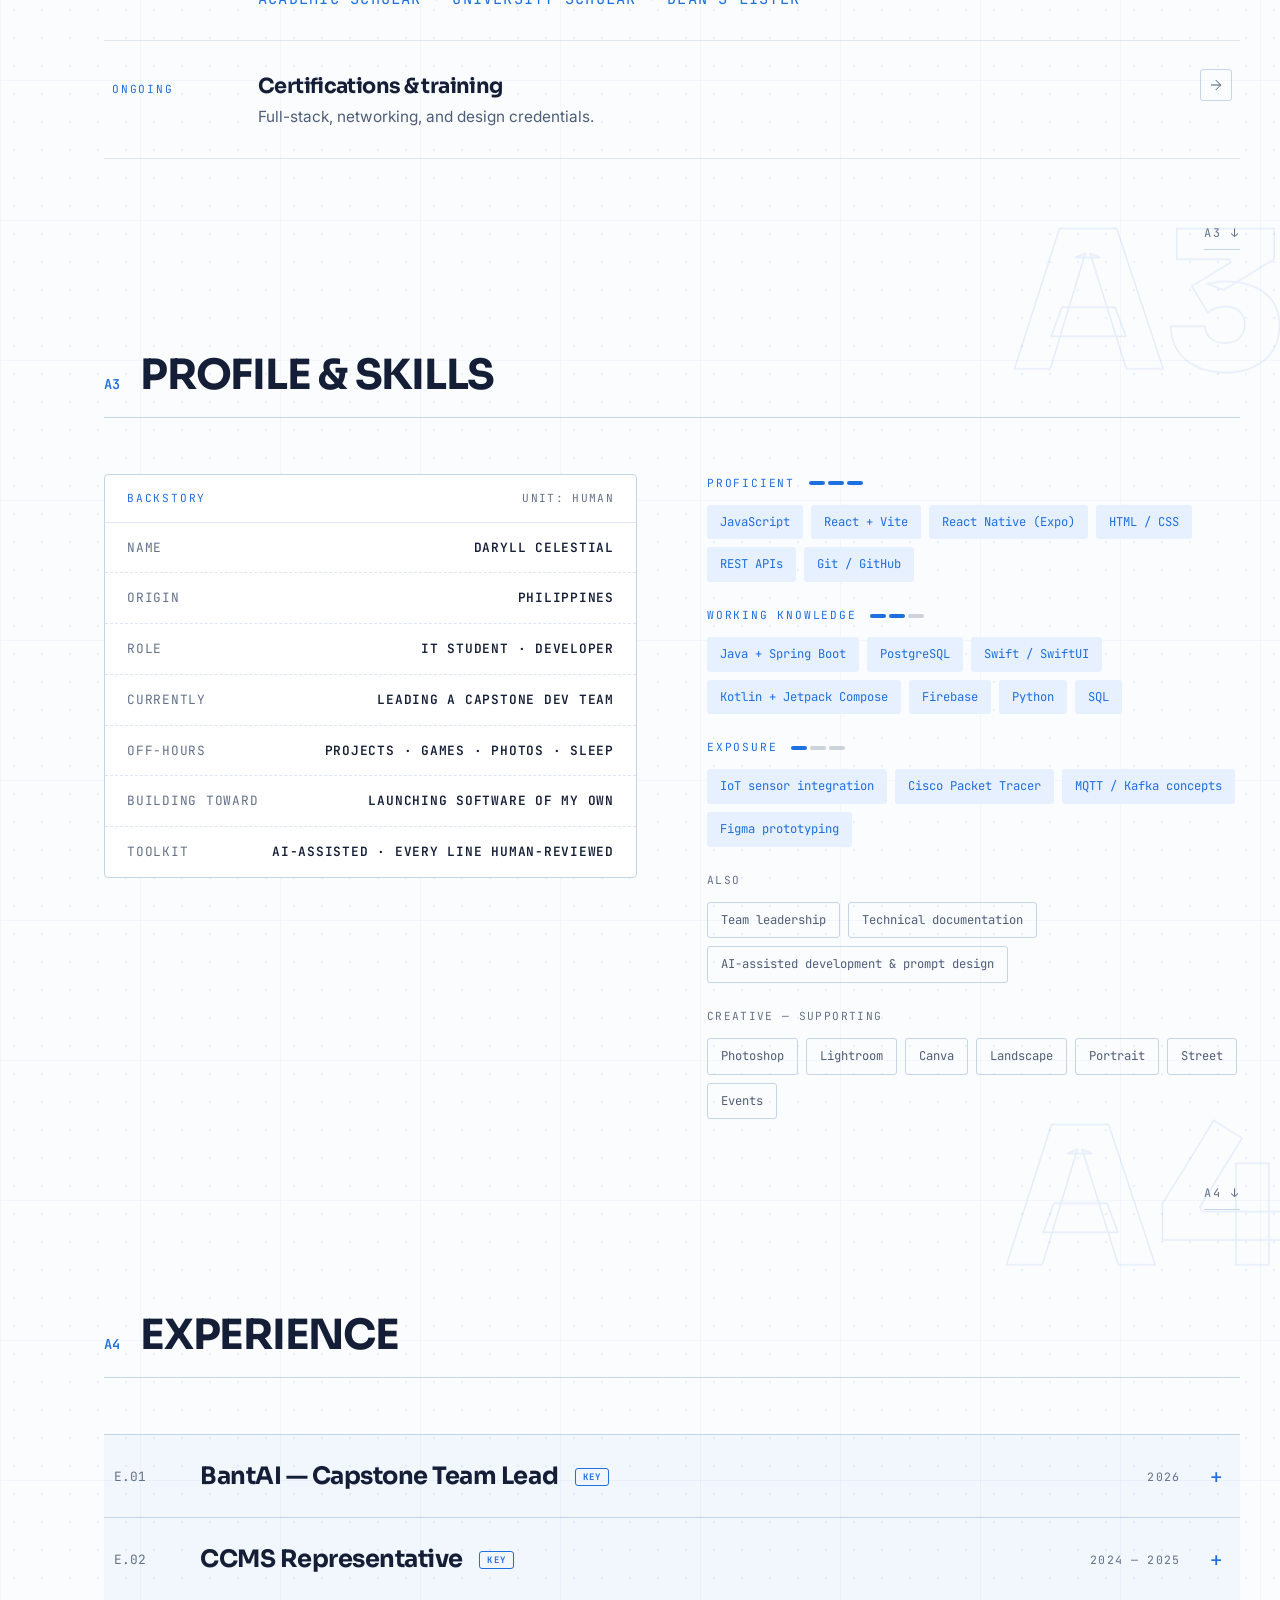
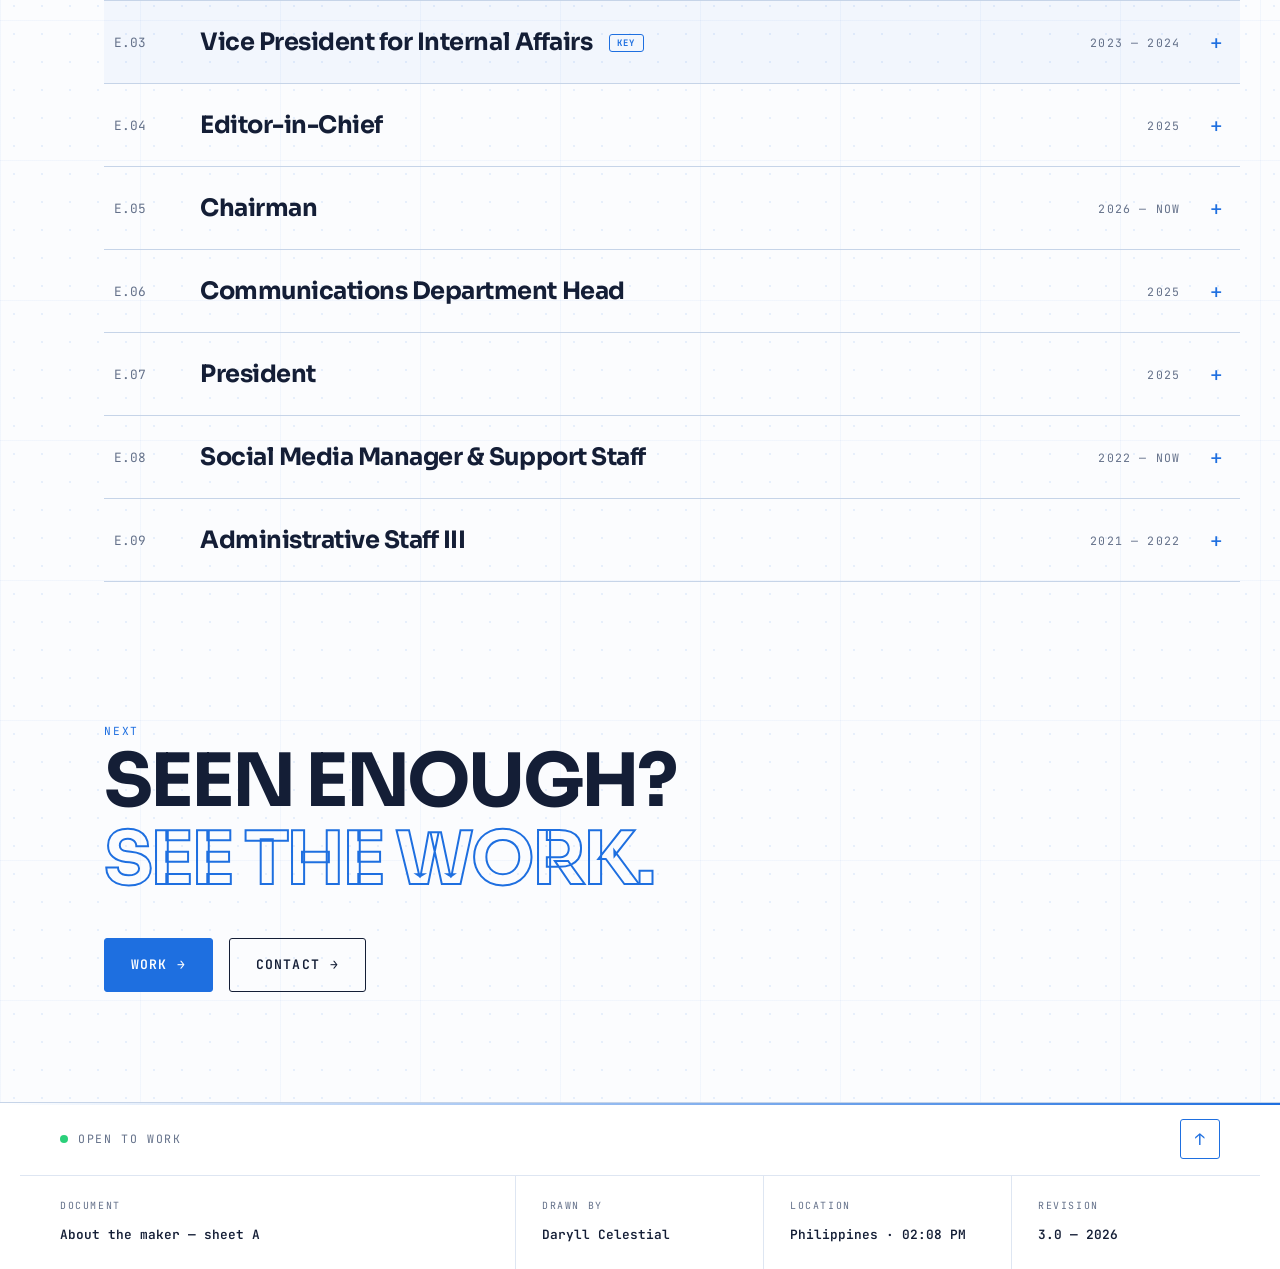
==== commit 376e390d: "Decluttering" ====
--- a/about.html
+++ b/about.html
@@ -442,6 +442,20 @@
   .theme-btn{ margin-left:0; padding:10px; }
   .theme-btn .tlabel{ position:absolute; width:1px; height:1px; overflow:hidden; clip-path:inset(50%); white-space:nowrap; }
 }
+
+/* =========================================================
+   ICONS — one stroke set (1.5px, currentColor); every icon-only control is named via aria-label
+========================================================= */
+.i{ width:18px; height:18px; flex:none; display:block; }
+.btn .i{ width:16px; height:16px; }
+.ic{ display:inline-grid; place-items:center; width:44px; height:44px; border:1px solid var(--ln2); border-radius:3px;
+  color:var(--fg); transition:color .2s, border-color .2s; }
+.ic:hover{ color:var(--azure); border-color:var(--azure); }
+.ic.sm{ width:32px; height:32px; } .ic.sm .i{ width:16px; height:16px; }
+.btn:hover .ar.dn{ transform:translateY(3px); }
+.sr{ position:absolute; width:1px; height:1px; overflow:hidden; clip-path:inset(50%); white-space:nowrap; }
+.theme-btn{ width:40px; height:40px; padding:0; justify-content:center; }
+.toTop{ width:40px; height:40px; padding:0; font-size:1rem; letter-spacing:0; }
 </style>
 </head>
 <body>
@@ -477,7 +491,7 @@
       <a href="about.html" class="active">About</a>
       <a href="index.html#contact" class="talk">Let's talk</a>
     </nav>
-    <button class="theme-btn" id="themeBtn" type="button" aria-pressed="false"><svg viewBox="0 0 16 16" aria-hidden="true"><circle cx="8" cy="8" r="6.25" fill="none" stroke="currentColor" stroke-width="1.5"/><path d="M8 1.75a6.25 6.25 0 0 1 0 12.5z" fill="currentColor"/></svg><span class="tlabel">Dark mode</span></button>
+    <button class="theme-btn" id="themeBtn" type="button" aria-pressed="false" aria-label="Dark mode" title="Dark mode"><svg viewBox="0 0 16 16" aria-hidden="true"><circle cx="8" cy="8" r="6.25" fill="none" stroke="currentColor" stroke-width="1.5"/><path d="M8 1.75a6.25 6.25 0 0 1 0 12.5z" fill="currentColor"/></svg></button>
     <button class="menu-btn" id="menuBtn" aria-label="Menu" aria-expanded="false" aria-controls="navlinks"><span></span><span></span><span></span></button>
     </div>
   </div>
@@ -495,7 +509,7 @@
       <span class="note-dim">Hello</span>
     </div>
     <div class="resume">
-      <a href="images/Resume.pdf" target="_blank" rel="noopener" class="btn btn-solid">View resume</a>
+      <a href="images/Resume.pdf" target="_blank" rel="noopener" class="btn btn-solid">Resume <span class="ar" aria-hidden="true">↗</span></a>
     </div>
   </div>
 
@@ -525,9 +539,9 @@
   <div class="wrap">
     <span class="ghost" aria-hidden="true">A1</span>
     <div class="idx reveal"><span class="n">A1</span><h2>Introduction</h2></div>
-    <p class="intro-big reveal">I'm Daryll — a BS Information Technology student and developer focused on <em>web and mobile applications</em>. What I enjoy most is the full arc of building something: figuring out what a system needs to do, turning ideas into code, and making sure it works reliably for the people using it.</p>
-    <p class="intro-sub reveal">I've worked across front-end and back-end, and I currently lead a small team on our capstone. Beyond making things work, I like understanding <em>why</em> they work — exploring my tools, learning from every problem, and finding better ways to build. For me, development isn't just writing code. It's turning ideas into something useful, thoughtful, and real.</p>
-      <div class="bridge reveal"><a href="#education">Next — A2 / Education</a></div>
+    <p class="intro-big reveal">I'm Daryll — a BS Information Technology student building <em>web and mobile applications</em>, from idea to working system.</p>
+    <p class="intro-sub reveal">I lead a small capstone team, and I like knowing <em>why</em> things work — not just that they do.</p>
+      <div class="bridge reveal"><a href="#education" aria-label="A2 Education">A2 <span class="ar" aria-hidden="true">↓</span></a></div>
   </div>
 </section>
 
@@ -550,12 +564,12 @@
         <span class="note">Ongoing</span>
         <div>
           <h3>Certifications &amp; training</h3>
-          <p>Full-stack, networking, and design credentials — the full list lives on the home page.</p>
+          <p>Full-stack, networking, and design credentials.</p>
         </div>
-        <a href="index.html#certs" class="note" style="border-bottom:1px solid var(--azure); padding-bottom:2px;">View all</a>
+        <a href="index.html#certs" class="ic sm" aria-label="All credentials" title="All credentials"><svg class="i" viewBox="0 0 24 24" aria-hidden="true" fill="none" stroke="currentColor" stroke-width="1.5" stroke-linecap="round" stroke-linejoin="round"><path d="M5 12h14"/><path d="m12 5 7 7-7 7"/></svg></a>
       </div>
     </div>
-      <div class="bridge reveal"><a href="#profile">Next — A3 / Spec sheet</a></div>
+      <div class="bridge reveal"><a href="#profile" aria-label="A3 Spec sheet">A3 <span class="ar" aria-hidden="true">↓</span></a></div>
   </div>
 </section>
 
@@ -563,7 +577,7 @@
 <section id="profile" style="padding-top:0;">
   <div class="wrap">
     <span class="ghost" aria-hidden="true">A3</span>
-    <div class="idx reveal"><span class="n">A3</span><h2>Profile &amp; skills</h2><span class="note-dim right">Datasheet + stack, by tier</span></div>
+    <div class="idx reveal"><span class="n">A3</span><h2>Profile &amp; skills</h2></div>
     <div class="spec-grid">
       <div class="sheet reveal">
         <div class="sh-head"><span class="note">Backstory</span><span class="note-dim">Unit: Human</span></div>
@@ -613,7 +627,7 @@
         </div>
       </div>
     </div>
-      <div class="bridge reveal"><a href="#experience">Next — A4 / Experience</a></div>
+      <div class="bridge reveal"><a href="#experience" aria-label="A4 Experience">A4 <span class="ar" aria-hidden="true">↓</span></a></div>
   </div>
 </section>
 
@@ -621,7 +635,7 @@
 <section id="experience" style="padding-top:0;">
   <div class="wrap">
     <span class="ghost" aria-hidden="true">A4</span>
-    <div class="idx reveal"><span class="n">A4</span><h2>Experience</h2><span class="note-dim right">Leadership &amp; roles · key ones flagged</span></div>
+    <div class="idx reveal"><span class="n">A4</span><h2>Experience</h2></div>
     <div class="acc reveal">
       <div class="acc-item key">
         <h3 class="acc-h"><button class="acc-head" aria-expanded="false">
@@ -761,8 +775,8 @@
     <span class="note reveal">Next</span>
     <h2 class="reveal cta-anim"><span class="cta-see">Seen enough?</span><br><span class="outline cta-see d2">See the work.</span></h2>
     <div class="row2 reveal">
-      <a href="index.html#work" class="btn btn-solid">Selected work</a>
-      <a href="index.html#contact" class="btn">Contact</a>
+      <a href="index.html#work" class="btn btn-solid">Work <span class="ar" aria-hidden="true">→</span></a>
+      <a href="index.html#contact" class="btn">Contact <span class="ar" aria-hidden="true">→</span></a>
     </div>
   </div>
 </section>
@@ -771,8 +785,8 @@
 
 <footer class="titleblock">
   <div class="tb-top">
-    <span class="tb-status"><span class="live-dot"></span>Open to work — full-time &amp; freelance</span>
-    <button class="toTop" id="toTop">Top</button>
+    <span class="tb-status"><span class="live-dot"></span>Open to work</span>
+    <button class="toTop" id="toTop" aria-label="Back to top" title="Back to top"><span class="ar" aria-hidden="true">↑</span></button>
   </div>
   <div class="tb-grid">
     <div class="tb-cell"><small>Document</small><b>About the maker — sheet A</b></div>
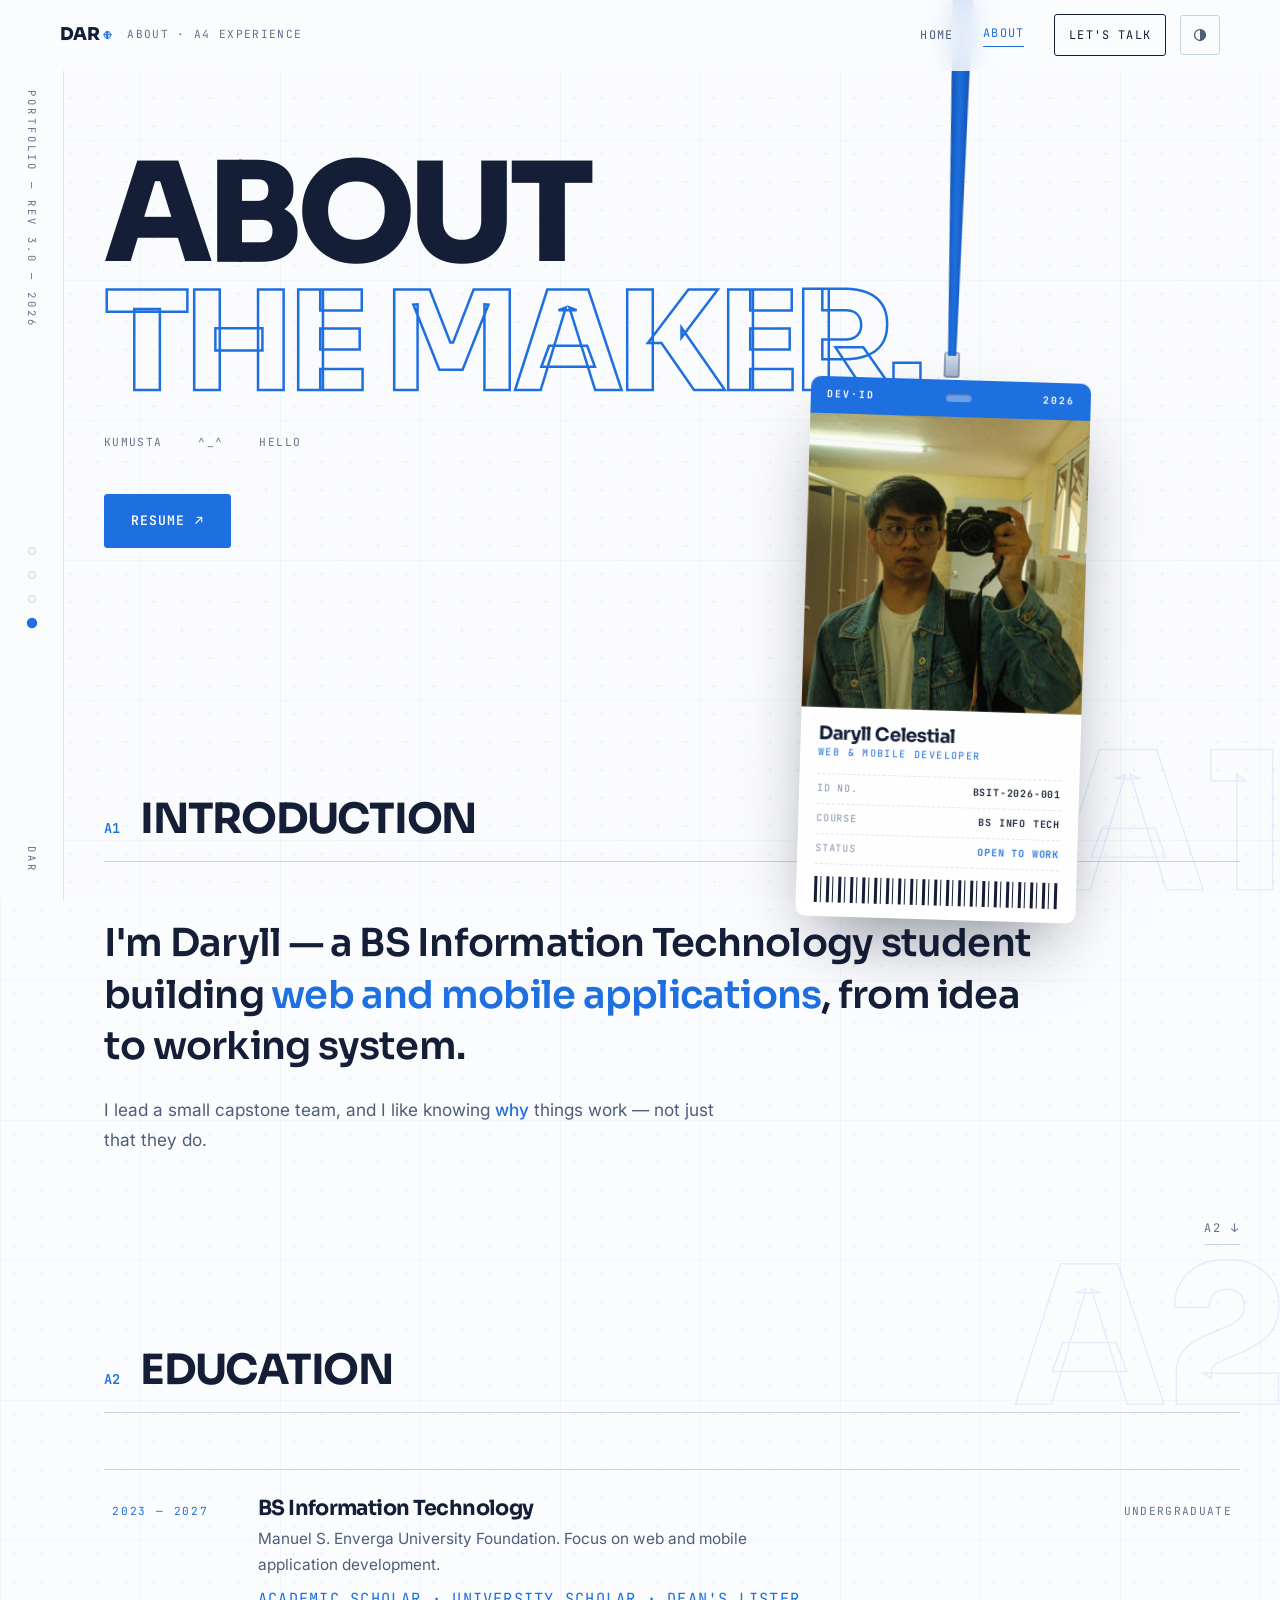
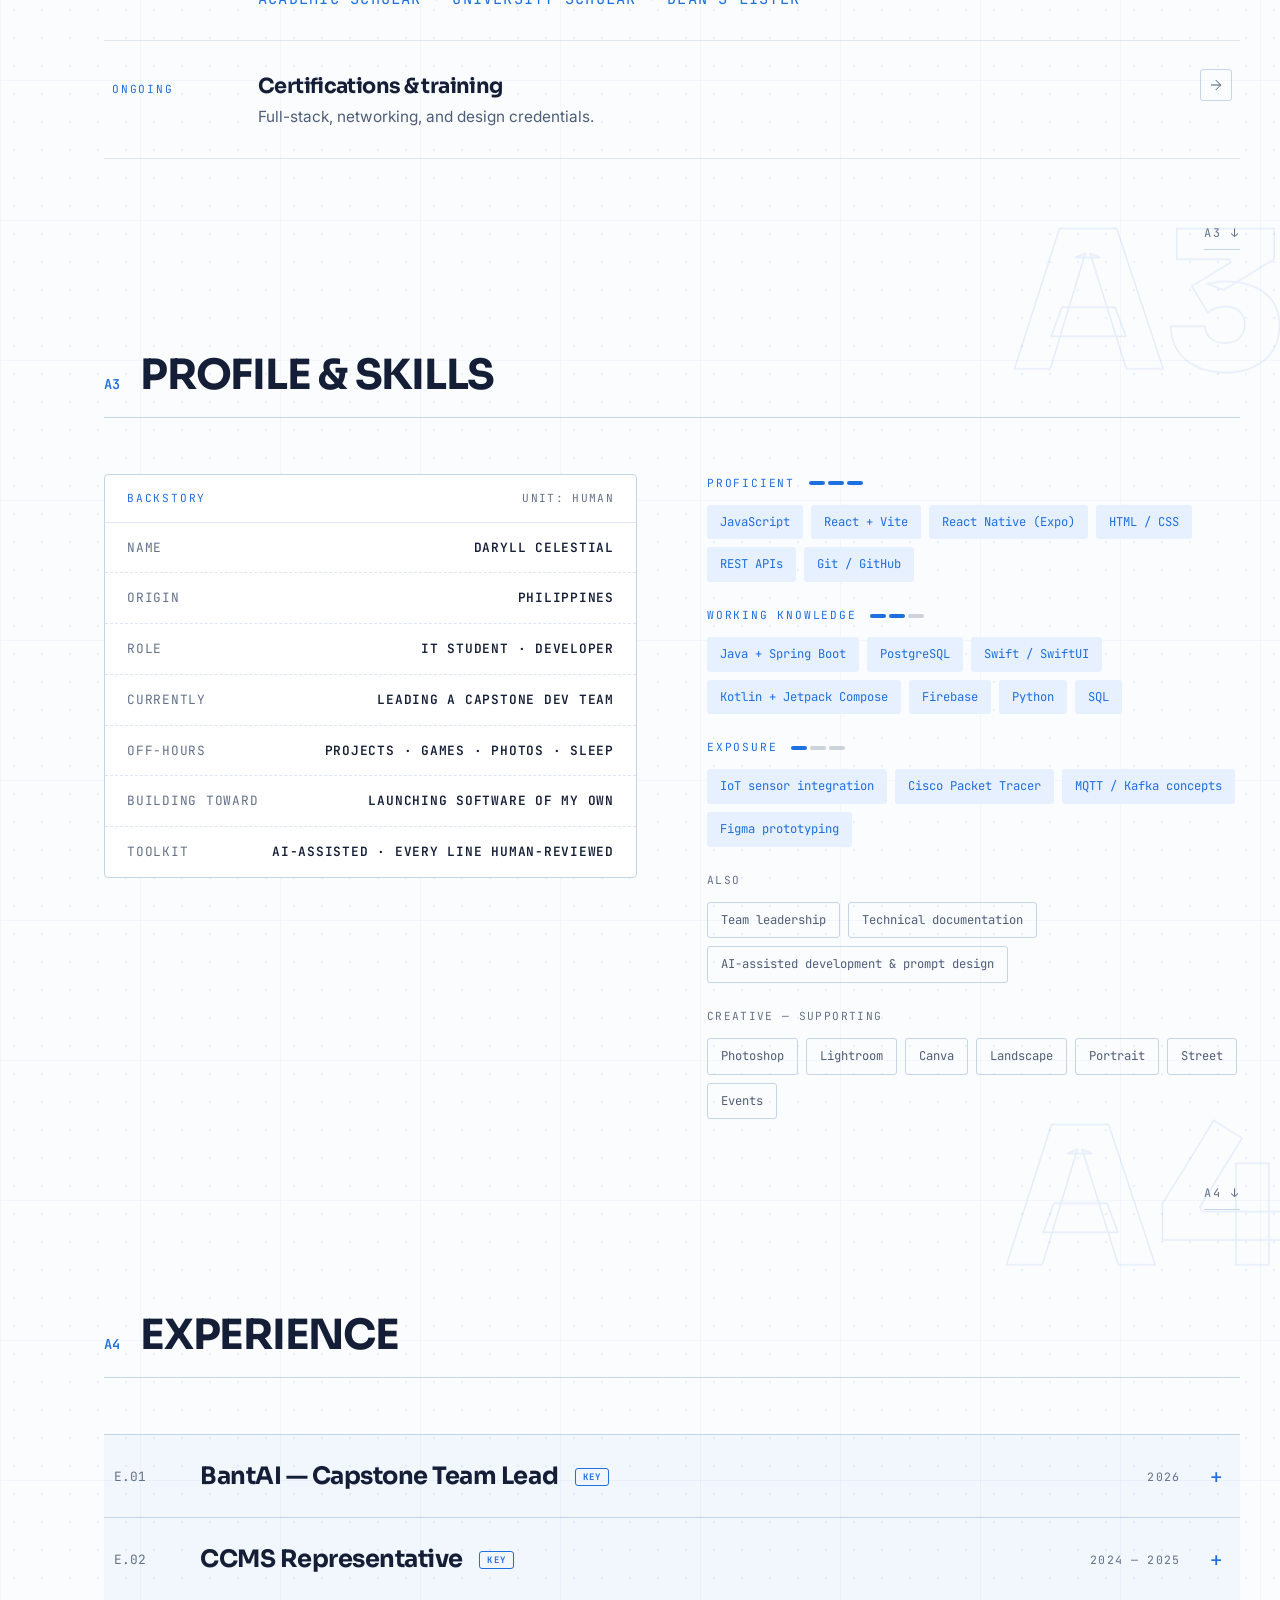
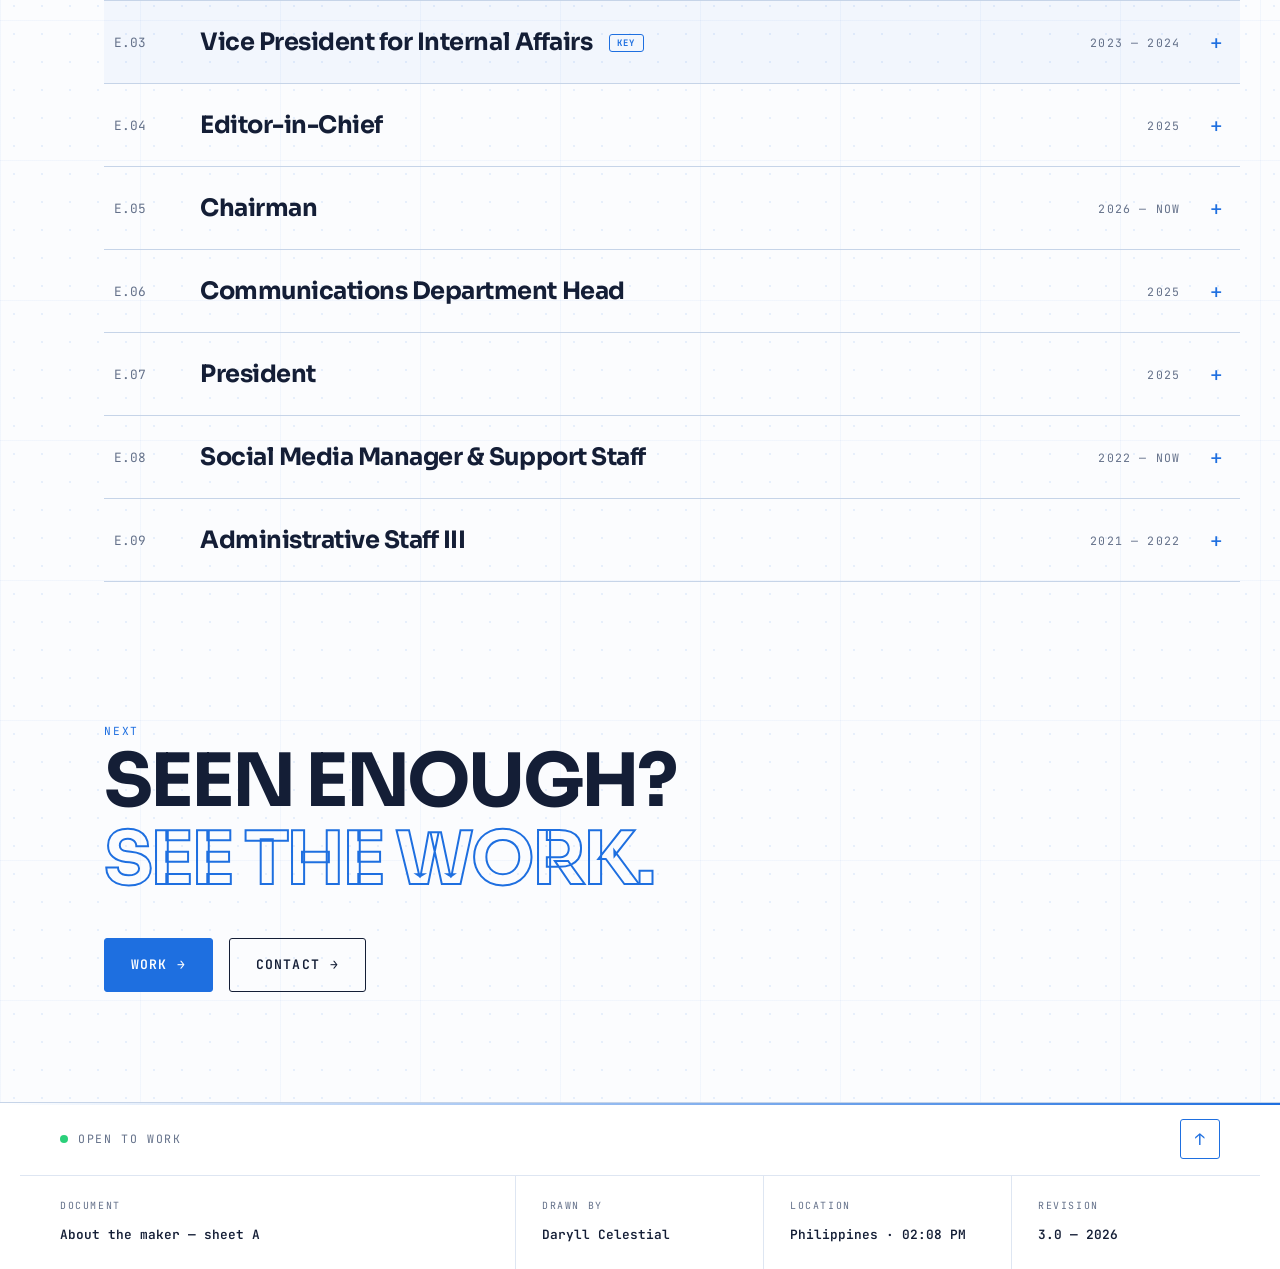
==== commit 280b36df: "enhanced caroussel" ====
--- a/about.html
+++ b/about.html
@@ -449,7 +449,7 @@
 .i{ width:18px; height:18px; flex:none; display:block; }
 .btn .i{ width:16px; height:16px; }
 .ic{ display:inline-grid; place-items:center; width:44px; height:44px; border:1px solid var(--ln2); border-radius:3px;
-  color:var(--fg); transition:color .2s, border-color .2s; }
+  color:var(--fg); background:none; cursor:pointer; transition:color .2s, border-color .2s; }
 .ic:hover{ color:var(--azure); border-color:var(--azure); }
 .ic.sm{ width:32px; height:32px; } .ic.sm .i{ width:16px; height:16px; }
 .btn:hover .ar.dn{ transform:translateY(3px); }
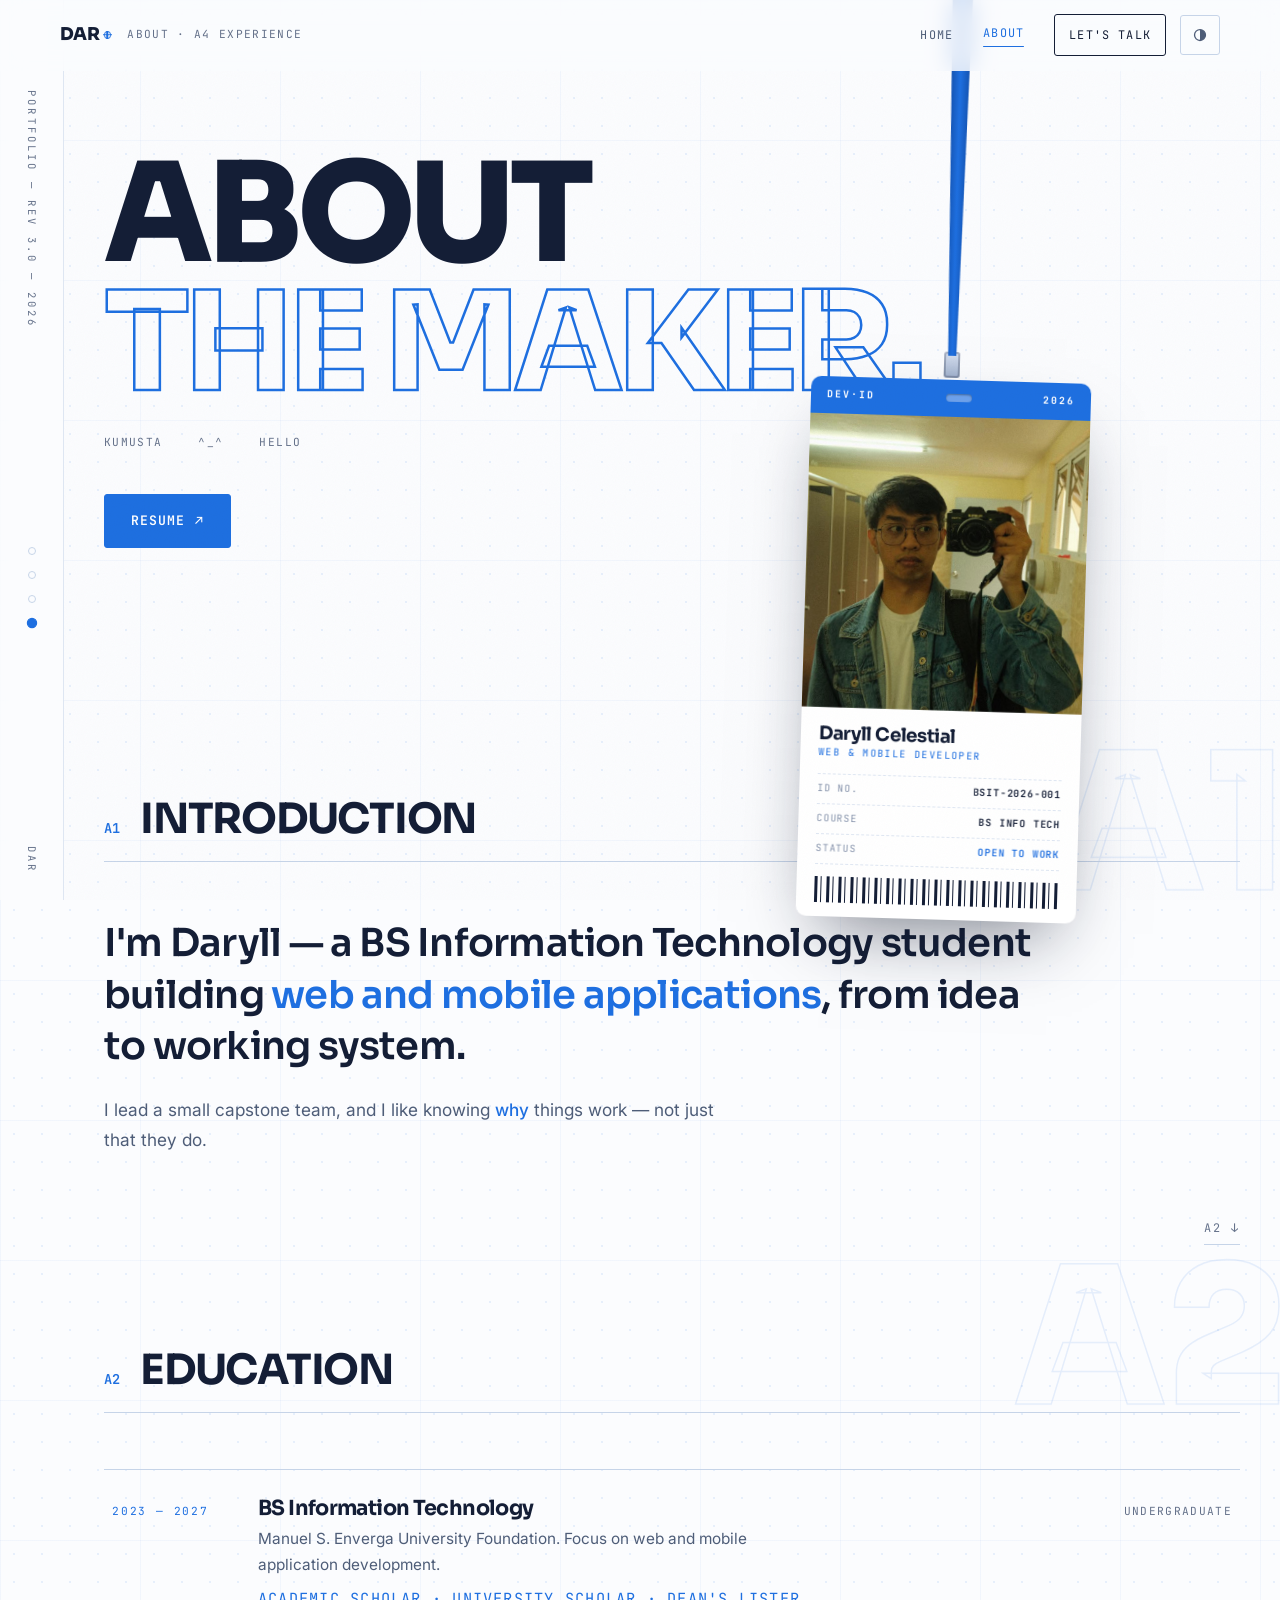
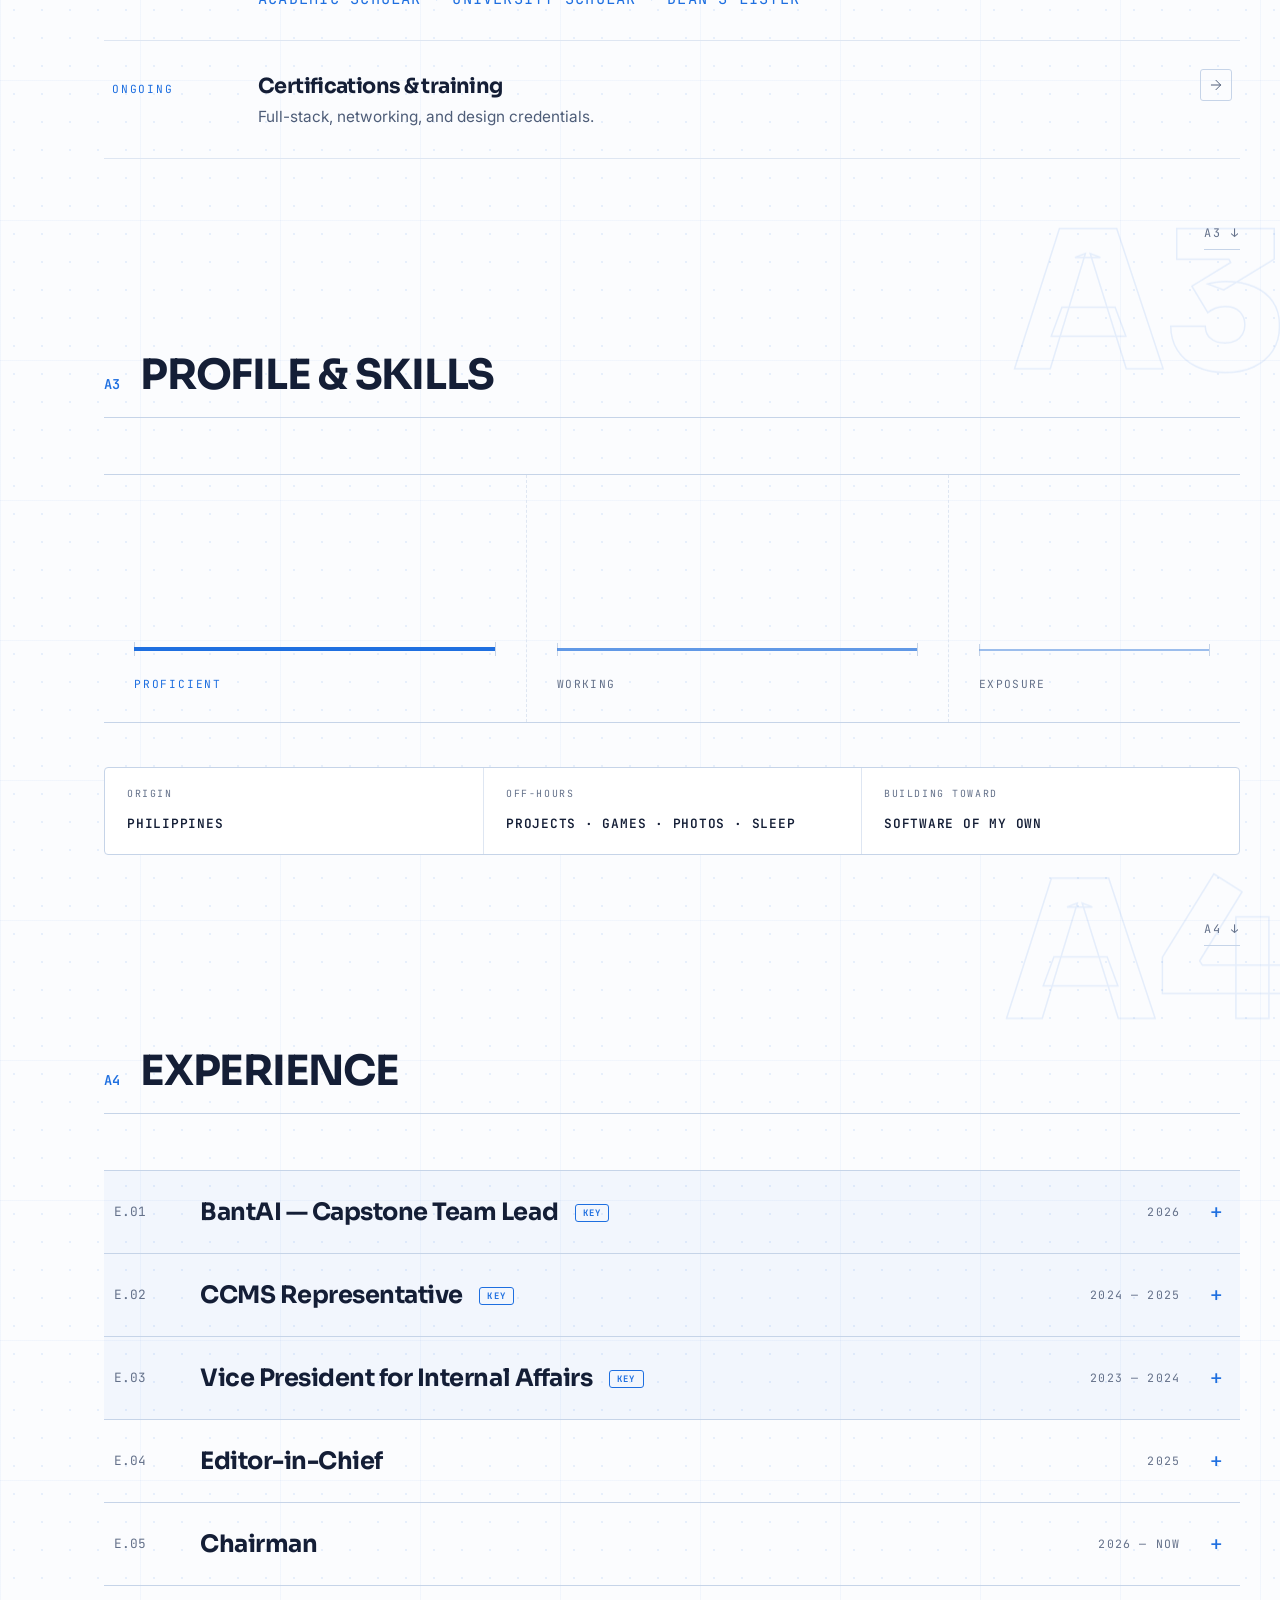
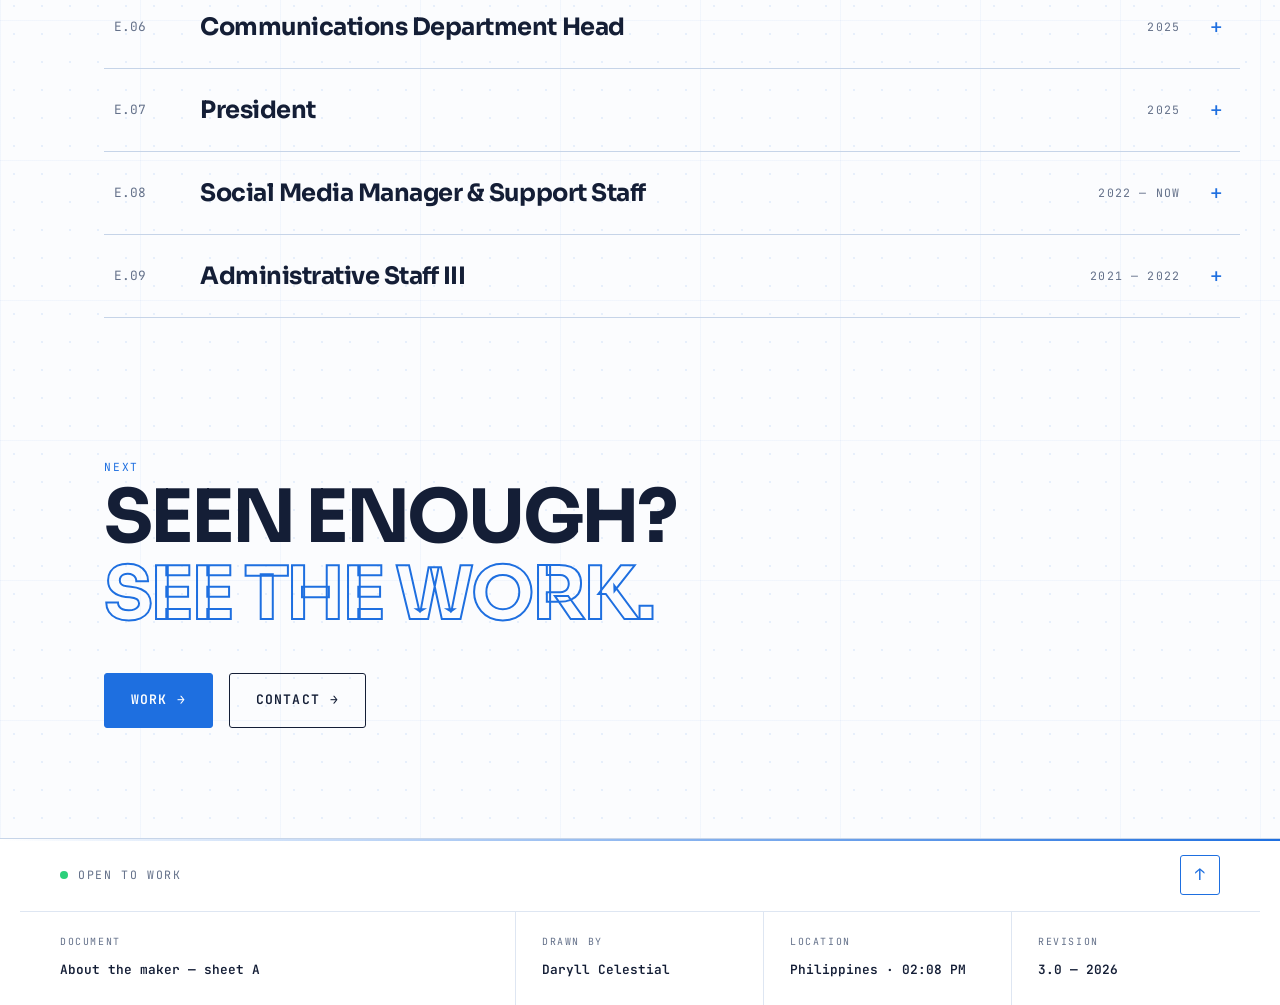
==== commit cab11c52: "profile and skill revamped" ====
--- a/about.html
+++ b/about.html
@@ -176,24 +176,56 @@
 .edu-row p{ margin-top:6px; max-width:560px; font-size:.96rem; }
 .edu-honors{ font-family:'JetBrains Mono'; font-size:.72rem; letter-spacing:.08em; text-transform:uppercase; color:var(--azure); margin-top:8px !important; }
 
-/* A3 spec sheet + gauges */
-.spec-grid{ display:grid; grid-template-columns:1fr 1fr; gap:70px; align-items:start; }
-.sheet{ border:1px solid var(--ln2); border-radius:4px; background:var(--srf); transition:background .8s, border-color .8s; }
-.sheet .sh-head{ display:flex; justify-content:space-between; padding:14px 22px; border-bottom:1px solid var(--ln); }
-.sheet .rowline{ display:flex; justify-content:space-between; gap:18px; padding:14px 22px;
-  border-bottom:1px dashed var(--ln); font-family:'JetBrains Mono'; font-size:.8rem;
-  letter-spacing:.06em; text-transform:uppercase; }
-.sheet .rowline:last-child{ border-bottom:none; }
-.sheet .rowline span{ color:var(--mist); } .sheet .rowline b{ color:var(--hd); font-weight:600; transition:color .8s; }
-.tiers{ display:flex; flex-direction:column; gap:24px; }
-.tier-head{ display:flex; align-items:center; gap:14px; margin-bottom:12px; }
-.tier-bar{ display:inline-flex; gap:3px; }
-.tier-bar i{ width:16px; height:4px; border-radius:99px; background:color-mix(in srgb, var(--mist) 30%, transparent); }
-.tier-bar.t3 i, .tier-bar.t2 i:nth-child(-n+2), .tier-bar.t1 i:nth-child(1){ background:var(--azure); }
-.tchips{ display:flex; flex-wrap:wrap; gap:8px; }
-.tchip{ font-family:'JetBrains Mono'; font-size:.76rem; padding:7px 13px; border-radius:3px;
-  background:var(--azure-soft); color:var(--azure); }
-.tchip.ghosted{ background:transparent; border:1px solid var(--ln2); color:var(--fg); }
+/* A3 skill depth — logo size, weight and bar thickness encode the level; no chip text */
+.depth{ display:grid; grid-template-columns:1.3fr 1.3fr .9fr; border-top:1px solid var(--ln2); border-bottom:1px solid var(--ln2); }
+.tier-col{ display:flex; flex-direction:column; gap:24px; padding:38px 30px 28px; }
+.tier-col + .tier-col{ border-left:1px dashed var(--ln); }
+.tier-logos{ flex:1; list-style:none; display:flex; flex-wrap:wrap; align-content:flex-start; gap:26px 30px; }
+.tier-logos li{ display:block; opacity:0; scale:.25; filter:blur(4px);
+  transition:opacity .4s cubic-bezier(.2,0,0,1), scale .45s cubic-bezier(.2,0,0,1), filter .4s cubic-bezier(.2,0,0,1);
+  transition-delay:calc(var(--d) * .55s + .5s + var(--i, 0) * 60ms); }
+.depth.in .tier-logos li{ opacity:1; scale:1; filter:blur(0); }
+.depth.settled .tier-logos li{ transition-delay:0s; }
+.brand-i{ display:block; background:currentColor;
+  -webkit-mask:var(--src) center/contain no-repeat; mask:var(--src) center/contain no-repeat; transition:color .25s; }
+.t3 .brand-i{ width:42px; height:42px; color:var(--hd); }
+.t2 .brand-i{ width:34px; height:34px; color:var(--fg); }
+.t1 .brand-i{ width:28px; height:28px; color:var(--mist); }
+/* glow: mouse hover, or touch-and-hold on phones (JS adds .hot) */
+.depth{ -webkit-touch-callout:none; -webkit-user-select:none; user-select:none; }
+.tier-logos li.hot{ filter:drop-shadow(0 0 14px color-mix(in srgb, var(--azure) 60%, transparent)); scale:1.15; }
+.tier-logos li.hot .brand-i{ color:var(--azure); }
+@media (hover:hover){
+  .depth.settled .tier-logos li:hover{ filter:drop-shadow(0 0 14px color-mix(in srgb, var(--azure) 60%, transparent)); scale:1.15; }
+  .tier-logos li:hover .brand-i{ color:var(--azure); }
+}
+/* the level bar: a drafting dimension line that draws in, tier after tier */
+.tier-scale{ position:relative; background:var(--ln); }
+.t3 .tier-scale{ height:4px; } .t2 .tier-scale{ height:3px; } .t1 .tier-scale{ height:2px; }
+.tier-scale::before,.tier-scale::after{ content:""; position:absolute; top:-5px; bottom:-5px; width:1px; background:var(--ln2); }
+.tier-scale::before{ left:0; } .tier-scale::after{ right:0; }
+.tier-scale i{ position:absolute; inset:0; background:var(--azure); transform:scaleX(0); transform-origin:left;
+  transition:transform .9s var(--ease) calc(var(--d) * .55s); }
+.t2 .tier-scale i{ opacity:.65; } .t1 .tier-scale i{ opacity:.35; }
+.depth.in .tier-scale i{ transform:scaleX(1); }
+.tier-col .tlabel{ opacity:.35; transition:opacity .4s calc(var(--d) * .55s + .6s); }
+.depth.in .tlabel{ opacity:1; }
+/* facts strip — what's left of the old spec sheet */
+.facts{ display:grid; grid-template-columns:repeat(3,1fr); margin-top:44px; border:1px solid var(--ln2); border-radius:4px;
+  background:var(--srf); transition:background .8s, border-color .8s; }
+.facts div{ padding:18px 22px; }
+.facts div + div{ border-left:1px solid var(--ln); }
+.facts small{ display:block; font-family:'JetBrains Mono'; font-size:.62rem; letter-spacing:.16em; text-transform:uppercase;
+  color:var(--mist); margin-bottom:6px; }
+.facts b{ font-family:'JetBrains Mono'; font-size:.8rem; letter-spacing:.06em; text-transform:uppercase; color:var(--hd); font-weight:600; }
+@media (max-width:900px){
+  .depth{ grid-template-columns:1fr; }
+  .tier-col + .tier-col{ border-left:none; border-top:1px dashed var(--ln); }
+  .facts{ grid-template-columns:1fr; } .facts div + div{ border-left:none; border-top:1px solid var(--ln); }
+}
+@media (prefers-reduced-motion:reduce){
+  .tier-logos li{ opacity:1; scale:1; filter:none; } .tier-scale i{ transform:none; } .tier-col .tlabel{ opacity:1; }
+}
 
 /* A4 experience — accordion */
 #experience .acc{ border-top:1px solid var(--ln2); transition:border-color .8s; }
@@ -405,7 +437,6 @@
   .hero{ min-height:auto; padding-top:130px; }
   .rig{ position:relative; left:auto; top:0; margin:34px auto 0; width:min(280px,64vw); }
   .strap{ height:120px; min-height:0; }
-  .spec-grid{ grid-template-columns:1fr; gap:50px; }
   .edu-row{ grid-template-columns:1fr; gap:8px; }
   .acc-head{ grid-template-columns:40px 1fr auto; }
   .acc-head .when{ display:none; }
@@ -569,65 +600,62 @@
         <a href="index.html#certs" class="ic sm" aria-label="All credentials" title="All credentials"><svg class="i" viewBox="0 0 24 24" aria-hidden="true" fill="none" stroke="currentColor" stroke-width="1.5" stroke-linecap="round" stroke-linejoin="round"><path d="M5 12h14"/><path d="m12 5 7 7-7 7"/></svg></a>
       </div>
     </div>
-      <div class="bridge reveal"><a href="#profile" aria-label="A3 Spec sheet">A3 <span class="ar" aria-hidden="true">↓</span></a></div>
+      <div class="bridge reveal"><a href="#profile" aria-label="A3 Profile and skills">A3 <span class="ar" aria-hidden="true">↓</span></a></div>
   </div>
 </section>
 
-<!-- ============ A3 PROFILE: spec sheet + gauges ============ -->
+<!-- ============ A3 PROFILE: skill depth + facts ============ -->
+<!-- SKILLS: one <li> per tool, in the column for your level. Logo = cdn.simpleicons.org/<name> -->
 <section id="profile" style="padding-top:0;">
   <div class="wrap">
     <span class="ghost" aria-hidden="true">A3</span>
     <div class="idx reveal"><span class="n">A3</span><h2>Profile &amp; skills</h2></div>
-    <div class="spec-grid">
-      <div class="sheet reveal">
-        <div class="sh-head"><span class="note">Backstory</span><span class="note-dim">Unit: Human</span></div>
-        <div class="rowline"><span>Name</span><b>Daryll Celestial</b></div>
-        <div class="rowline"><span>Origin</span><b>Philippines</b></div>
-        <div class="rowline"><span>Role</span><b>IT student · developer</b></div>
-        <div class="rowline"><span>Currently</span><b>Leading a capstone dev team</b></div>
-        <div class="rowline"><span>Off-hours</span><b>Projects · games · photos · sleep</b></div>
-        <div class="rowline"><span>Building toward</span><b>Launching software of my own</b></div>
-        <div class="rowline"><span>Toolkit</span><b>AI-assisted · every line human-reviewed</b></div>
-      </div>
-      <div class="tiers reveal">
-        <div class="tier">
-          <div class="tier-head"><span class="note">Proficient</span><span class="tier-bar t3"><i></i><i></i><i></i></span></div>
-          <div class="tchips">
-            <span class="tchip">JavaScript</span><span class="tchip">React + Vite</span><span class="tchip">React Native (Expo)</span>
-            <span class="tchip">HTML / CSS</span><span class="tchip">REST APIs</span><span class="tchip">Git / GitHub</span>
-          </div>
-        </div>
-        <div class="tier">
-          <div class="tier-head"><span class="note">Working knowledge</span><span class="tier-bar t2"><i></i><i></i><i></i></span></div>
-          <div class="tchips">
-            <span class="tchip">Java + Spring Boot</span><span class="tchip">PostgreSQL</span><span class="tchip">Swift / SwiftUI</span>
-            <span class="tchip">Kotlin + Jetpack Compose</span><span class="tchip">Firebase</span><span class="tchip">Python</span><span class="tchip">SQL</span>
-          </div>
-        </div>
-        <div class="tier">
-          <div class="tier-head"><span class="note">Exposure</span><span class="tier-bar t1"><i></i><i></i><i></i></span></div>
-          <div class="tchips">
-            <span class="tchip">IoT sensor integration</span><span class="tchip">Cisco Packet Tracer</span>
-            <span class="tchip">MQTT / Kafka concepts</span><span class="tchip">Figma prototyping</span>
-          </div>
-        </div>
-        <div class="tier">
-          <div class="tier-head"><span class="note-dim">Also</span></div>
-          <div class="tchips">
-            <span class="tchip ghosted">Team leadership</span><span class="tchip ghosted">Technical documentation</span>
-            <span class="tchip ghosted">AI-assisted development &amp; prompt design</span>
-          </div>
-        </div>
-        <div class="tier">
-          <div class="tier-head"><span class="note-dim">Creative — supporting</span></div>
-          <div class="tchips">
-            <span class="tchip ghosted">Photoshop</span><span class="tchip ghosted">Lightroom</span><span class="tchip ghosted">Canva</span>
-            <span class="tchip ghosted">Landscape</span><span class="tchip ghosted">Portrait</span><span class="tchip ghosted">Street</span><span class="tchip ghosted">Events</span>
-          </div>
-        </div>
+    <div class="depth reveal" id="depth">
+      <div class="tier-col t3" style="--d:0">
+        <ul class="tier-logos" aria-label="Proficient">
+          <li style="--i:0"><span class="brand-i" role="img" aria-label="JavaScript" title="JavaScript" style="--src:url(https://cdn.simpleicons.org/javascript)"></span></li>
+          <li style="--i:1"><span class="brand-i" role="img" aria-label="React" title="React" style="--src:url(https://cdn.simpleicons.org/react)"></span></li>
+          <li style="--i:2"><span class="brand-i" role="img" aria-label="Vite" title="Vite" style="--src:url(https://cdn.simpleicons.org/vite)"></span></li>
+          <li style="--i:3"><span class="brand-i" role="img" aria-label="React Native (Expo)" title="React Native (Expo)" style="--src:url(https://cdn.simpleicons.org/expo)"></span></li>
+          <li style="--i:4"><span class="brand-i" role="img" aria-label="HTML5" title="HTML5" style="--src:url(https://cdn.simpleicons.org/html5)"></span></li>
+          <li style="--i:5"><span class="brand-i" role="img" aria-label="CSS" title="CSS" style="--src:url(https://cdn.simpleicons.org/css)"></span></li>
+          <li style="--i:6"><span class="brand-i" role="img" aria-label="Git" title="Git" style="--src:url(https://cdn.simpleicons.org/git)"></span></li>
+          <li style="--i:7"><span class="brand-i" role="img" aria-label="GitHub" title="GitHub" style="--src:url(https://cdn.simpleicons.org/github)"></span></li>
+        </ul>
+        <div class="tier-scale" aria-hidden="true"><i></i></div>
+        <span class="note tlabel" aria-hidden="true">Proficient</span>
+      </div>
+      <div class="tier-col t2" style="--d:1">
+        <ul class="tier-logos" aria-label="Working">
+          <li style="--i:0"><span class="brand-i" role="img" aria-label="Java" title="Java" style="--src:url(https://cdn.simpleicons.org/openjdk)"></span></li>
+          <li style="--i:1"><span class="brand-i" role="img" aria-label="Spring Boot" title="Spring Boot" style="--src:url(https://cdn.simpleicons.org/springboot)"></span></li>
+          <li style="--i:2"><span class="brand-i" role="img" aria-label="PostgreSQL" title="PostgreSQL" style="--src:url(https://cdn.simpleicons.org/postgresql)"></span></li>
+          <li style="--i:3"><span class="brand-i" role="img" aria-label="Swift" title="Swift" style="--src:url(https://cdn.simpleicons.org/swift)"></span></li>
+          <li style="--i:4"><span class="brand-i" role="img" aria-label="Kotlin" title="Kotlin" style="--src:url(https://cdn.simpleicons.org/kotlin)"></span></li>
+          <li style="--i:5"><span class="brand-i" role="img" aria-label="Jetpack Compose" title="Jetpack Compose" style="--src:url(https://cdn.simpleicons.org/jetpackcompose)"></span></li>
+          <li style="--i:6"><span class="brand-i" role="img" aria-label="Firebase" title="Firebase" style="--src:url(https://cdn.simpleicons.org/firebase)"></span></li>
+          <li style="--i:7"><span class="brand-i" role="img" aria-label="Python" title="Python" style="--src:url(https://cdn.simpleicons.org/python)"></span></li>
+        </ul>
+        <div class="tier-scale" aria-hidden="true"><i></i></div>
+        <span class="note-dim tlabel" aria-hidden="true">Working</span>
+      </div>
+      <div class="tier-col t1" style="--d:2">
+        <ul class="tier-logos" aria-label="Exposure">
+          <li style="--i:0"><span class="brand-i" role="img" aria-label="Cisco Packet Tracer" title="Cisco Packet Tracer" style="--src:url(https://cdn.simpleicons.org/cisco)"></span></li>
+          <li style="--i:1"><span class="brand-i" role="img" aria-label="MQTT" title="MQTT" style="--src:url(https://cdn.simpleicons.org/mqtt)"></span></li>
+          <li style="--i:2"><span class="brand-i" role="img" aria-label="Kafka" title="Kafka" style="--src:url(https://cdn.simpleicons.org/apachekafka)"></span></li>
+          <li style="--i:3"><span class="brand-i" role="img" aria-label="Figma prototyping" title="Figma prototyping" style="--src:url(https://cdn.simpleicons.org/figma)"></span></li>
+        </ul>
+        <div class="tier-scale" aria-hidden="true"><i></i></div>
+        <span class="note-dim tlabel" aria-hidden="true">Exposure</span>
       </div>
     </div>
-      <div class="bridge reveal"><a href="#experience" aria-label="A4 Experience">A4 <span class="ar" aria-hidden="true">↓</span></a></div>
+    <div class="facts reveal">
+      <div><small>Origin</small><b>Philippines</b></div>
+      <div><small>Off-hours</small><b>Projects · games · photos · sleep</b></div>
+      <div><small>Building toward</small><b>Software of my own</b></div>
+    </div>
+    <div class="bridge reveal"><a href="#experience" aria-label="A4 Experience">A4 <span class="ar" aria-hidden="true">↓</span></a></div>
   </div>
 </section>
 
@@ -842,15 +870,25 @@
   });
 });
 
-// ===== gauges fill on view =====
-const gio = new IntersectionObserver(es => {
-  es.forEach(e => {
-    if (!e.isIntersecting) return;
-    e.target.querySelectorAll('.fill').forEach(f => f.style.width = f.dataset.w + '%');
-    gio.unobserve(e.target);
+// ===== A3 skill depth: bars draw in tier by tier, logos pop in behind them =====
+const depth = document.getElementById('depth');
+if (depth){
+  // once the entrance has played, drop the stagger delays so hover reacts instantly
+  new MutationObserver((m, mo) => {
+    if (depth.classList.contains('in')){ mo.disconnect(); setTimeout(() => depth.classList.add('settled'), 2600); }
+  }).observe(depth, { attributes:true, attributeFilter:['class'] });
+  // phones: touch-and-hold a logo to make it glow
+  let held = null;
+  const release = () => { if (held){ held.classList.remove('hot'); held = null; } };
+  depth.addEventListener('pointerdown', e => {
+    if (e.pointerType === 'mouse') return;
+    release();
+    const li = e.target.closest('.tier-logos li');
+    if (li){ held = li; li.classList.add('hot'); }
   });
-}, { threshold:.4 });
-document.querySelectorAll('.gauges').forEach(g => gio.observe(g));  // (gauges removed; harmless if none)
+  ['pointerup', 'pointercancel'].forEach(t => addEventListener(t, release));
+  depth.addEventListener('contextmenu', e => { if (held) e.preventDefault(); });
+}
 
 
 // ===== wow kit =====
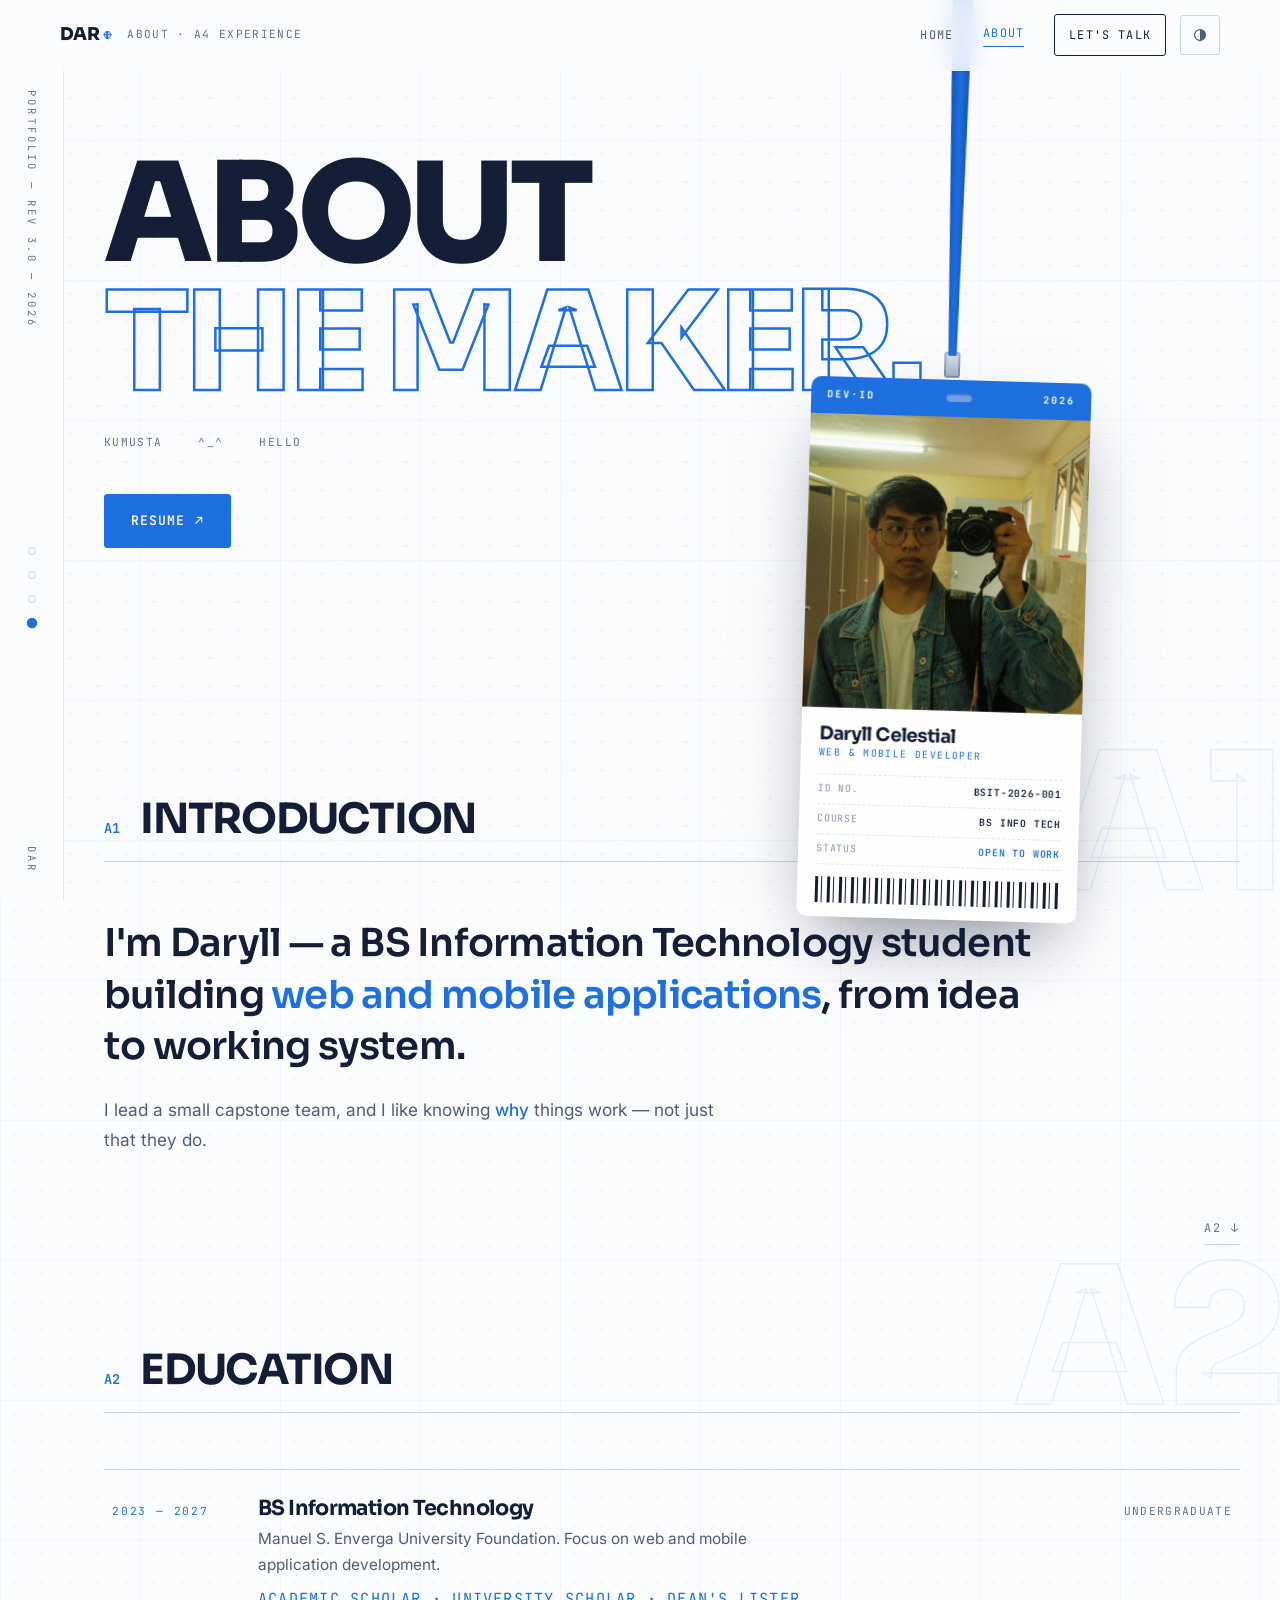
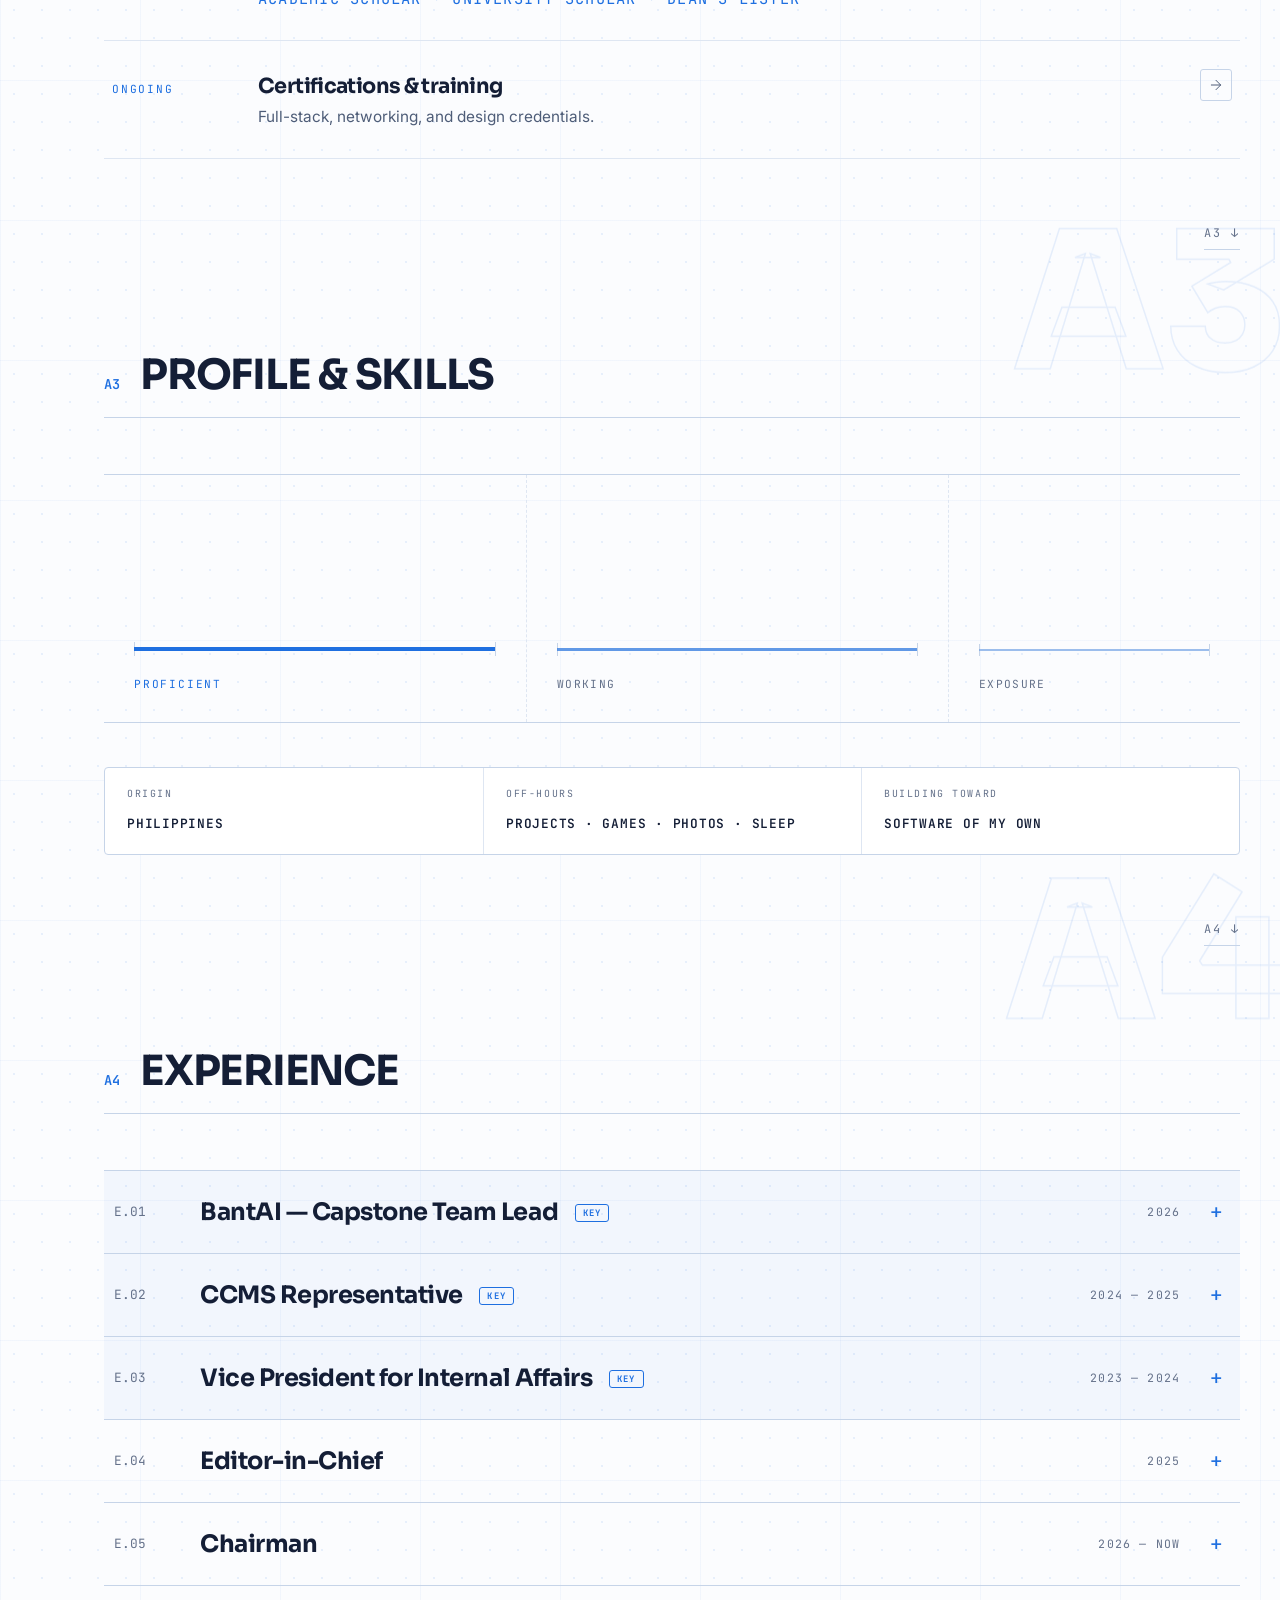
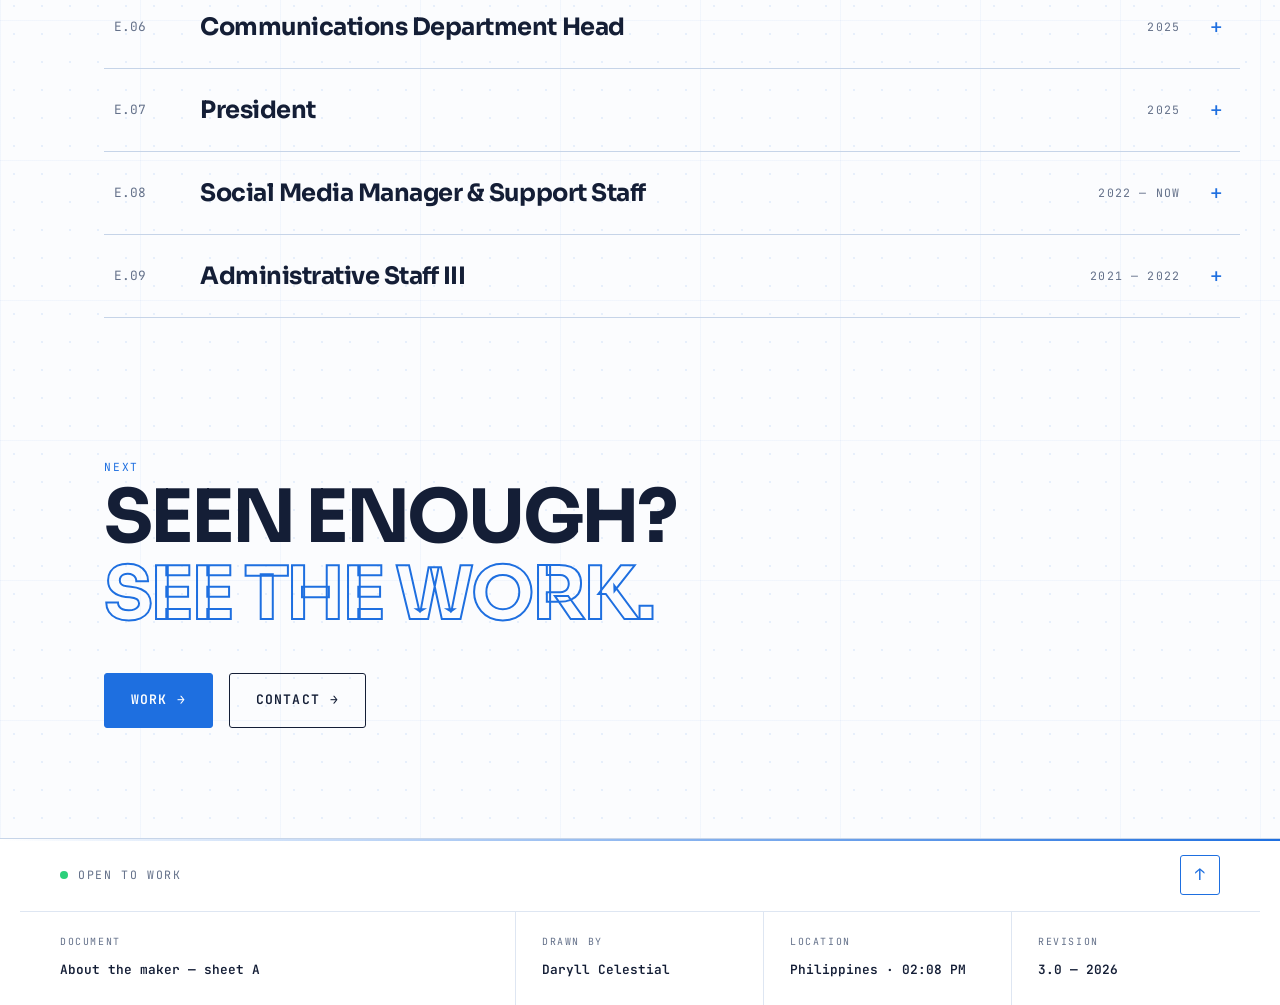
==== commit 9564164b: "admin page introduced" ====
--- a/about.html
+++ b/about.html
@@ -188,6 +188,10 @@
 .depth.settled .tier-logos li{ transition-delay:0s; }
 .brand-i{ display:block; background:currentColor;
   -webkit-mask:var(--src) center/contain no-repeat; mask:var(--src) center/contain no-repeat; transition:color .25s; }
+/* drawn Adobe marks (not on the logo CDN) */
+.bi-ps{ --src:url("data:image/svg+xml,%3Csvg xmlns='http://www.w3.org/2000/svg' viewBox='0 0 24 24'%3E%3Crect x='1.5' y='1.5' width='21' height='21' rx='4' fill='none' stroke='%23000' stroke-width='1.6'/%3E%3Ctext x='12' y='16' text-anchor='middle' font-family='Arial,Helvetica,sans-serif' font-weight='700' font-size='10'%3EPs%3C/text%3E%3C/svg%3E"); }
+.bi-ai{ --src:url("data:image/svg+xml,%3Csvg xmlns='http://www.w3.org/2000/svg' viewBox='0 0 24 24'%3E%3Crect x='1.5' y='1.5' width='21' height='21' rx='4' fill='none' stroke='%23000' stroke-width='1.6'/%3E%3Ctext x='12' y='16' text-anchor='middle' font-family='Arial,Helvetica,sans-serif' font-weight='700' font-size='10'%3EAi%3C/text%3E%3C/svg%3E"); }
+.bi-lr{ --src:url("data:image/svg+xml,%3Csvg xmlns='http://www.w3.org/2000/svg' viewBox='0 0 24 24'%3E%3Crect x='1.5' y='1.5' width='21' height='21' rx='4' fill='none' stroke='%23000' stroke-width='1.6'/%3E%3Ctext x='12' y='16' text-anchor='middle' font-family='Arial,Helvetica,sans-serif' font-weight='700' font-size='10'%3ELr%3C/text%3E%3C/svg%3E"); }
 .t3 .brand-i{ width:42px; height:42px; color:var(--hd); }
 .t2 .brand-i{ width:34px; height:34px; color:var(--fg); }
 .t1 .brand-i{ width:28px; height:28px; color:var(--mist); }
@@ -611,6 +615,7 @@
     <span class="ghost" aria-hidden="true">A3</span>
     <div class="idx reveal"><span class="n">A3</span><h2>Profile &amp; skills</h2></div>
     <div class="depth reveal" id="depth">
+      <!-- CMS:depth -->
       <div class="tier-col t3" style="--d:0">
         <ul class="tier-logos" aria-label="Proficient">
           <li style="--i:0"><span class="brand-i" role="img" aria-label="JavaScript" title="JavaScript" style="--src:url(https://cdn.simpleicons.org/javascript)"></span></li>
@@ -649,11 +654,14 @@
         <div class="tier-scale" aria-hidden="true"><i></i></div>
         <span class="note-dim tlabel" aria-hidden="true">Exposure</span>
       </div>
+      <!-- /CMS:depth -->
     </div>
     <div class="facts reveal">
+      <!-- CMS:facts -->
       <div><small>Origin</small><b>Philippines</b></div>
       <div><small>Off-hours</small><b>Projects · games · photos · sleep</b></div>
       <div><small>Building toward</small><b>Software of my own</b></div>
+      <!-- /CMS:facts -->
     </div>
     <div class="bridge reveal"><a href="#experience" aria-label="A4 Experience">A4 <span class="ar" aria-hidden="true">↓</span></a></div>
   </div>
@@ -665,6 +673,7 @@
     <span class="ghost" aria-hidden="true">A4</span>
     <div class="idx reveal"><span class="n">A4</span><h2>Experience</h2></div>
     <div class="acc reveal">
+      <!-- CMS:exp -->
       <div class="acc-item key">
         <h3 class="acc-h"><button class="acc-head" aria-expanded="false">
           <span class="num">E.01</span>
@@ -768,7 +777,7 @@
       <div class="acc-item">
         <h3 class="acc-h"><button class="acc-head" aria-expanded="false">
           <span class="num">E.08</span>
-          <span class="acc-title">Social Media Manager & Support Staff</span>
+          <span class="acc-title">Social Media Manager &amp; Support Staff</span>
           <span class="when">2022 — Now</span>
           <span class="pm" aria-hidden="true">+</span>
         </button></h3>
@@ -793,6 +802,7 @@
           </ul>
         </div></div>
       </div>
+      <!-- /CMS:exp -->
     </div>
   </div>
 </section>
@@ -992,6 +1002,13 @@
 }, { threshold:.1 });
 document.querySelectorAll('.reveal').forEach(el => io.observe(el));
 
+// ===== admin shortcut: Shift + | opens the private admin page (still locked behind your passphrase) =====
+addEventListener("keydown", e => {
+  if (e.key !== "|" || !e.shiftKey || e.ctrlKey || e.metaKey || e.altKey) return;
+  if (e.target.closest && e.target.closest("input, textarea, select, [contenteditable=\"true\"]")) return;
+  location.href = "admin/";
+});
+
 // ===== theme toggle (dark / light) — choice is remembered across pages =====
 const themeBtn = document.getElementById('themeBtn');
 if (themeBtn){
